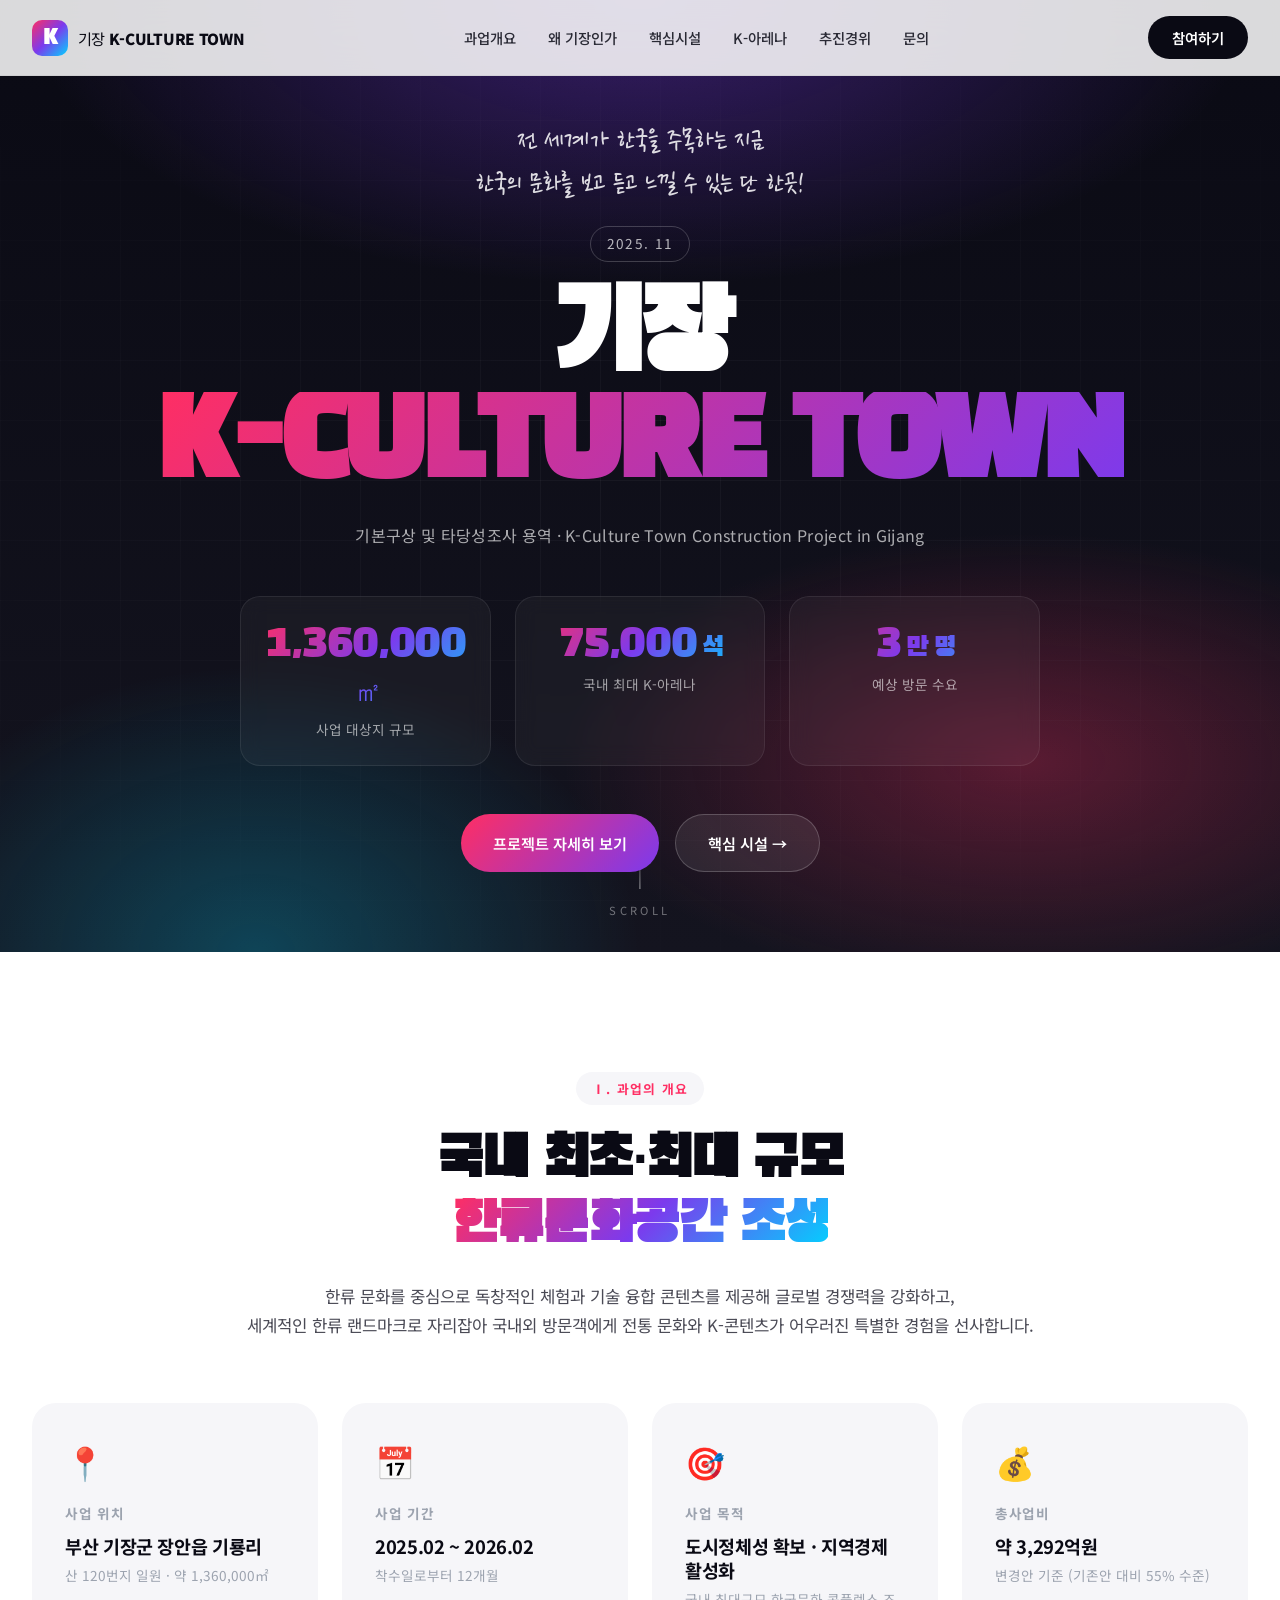
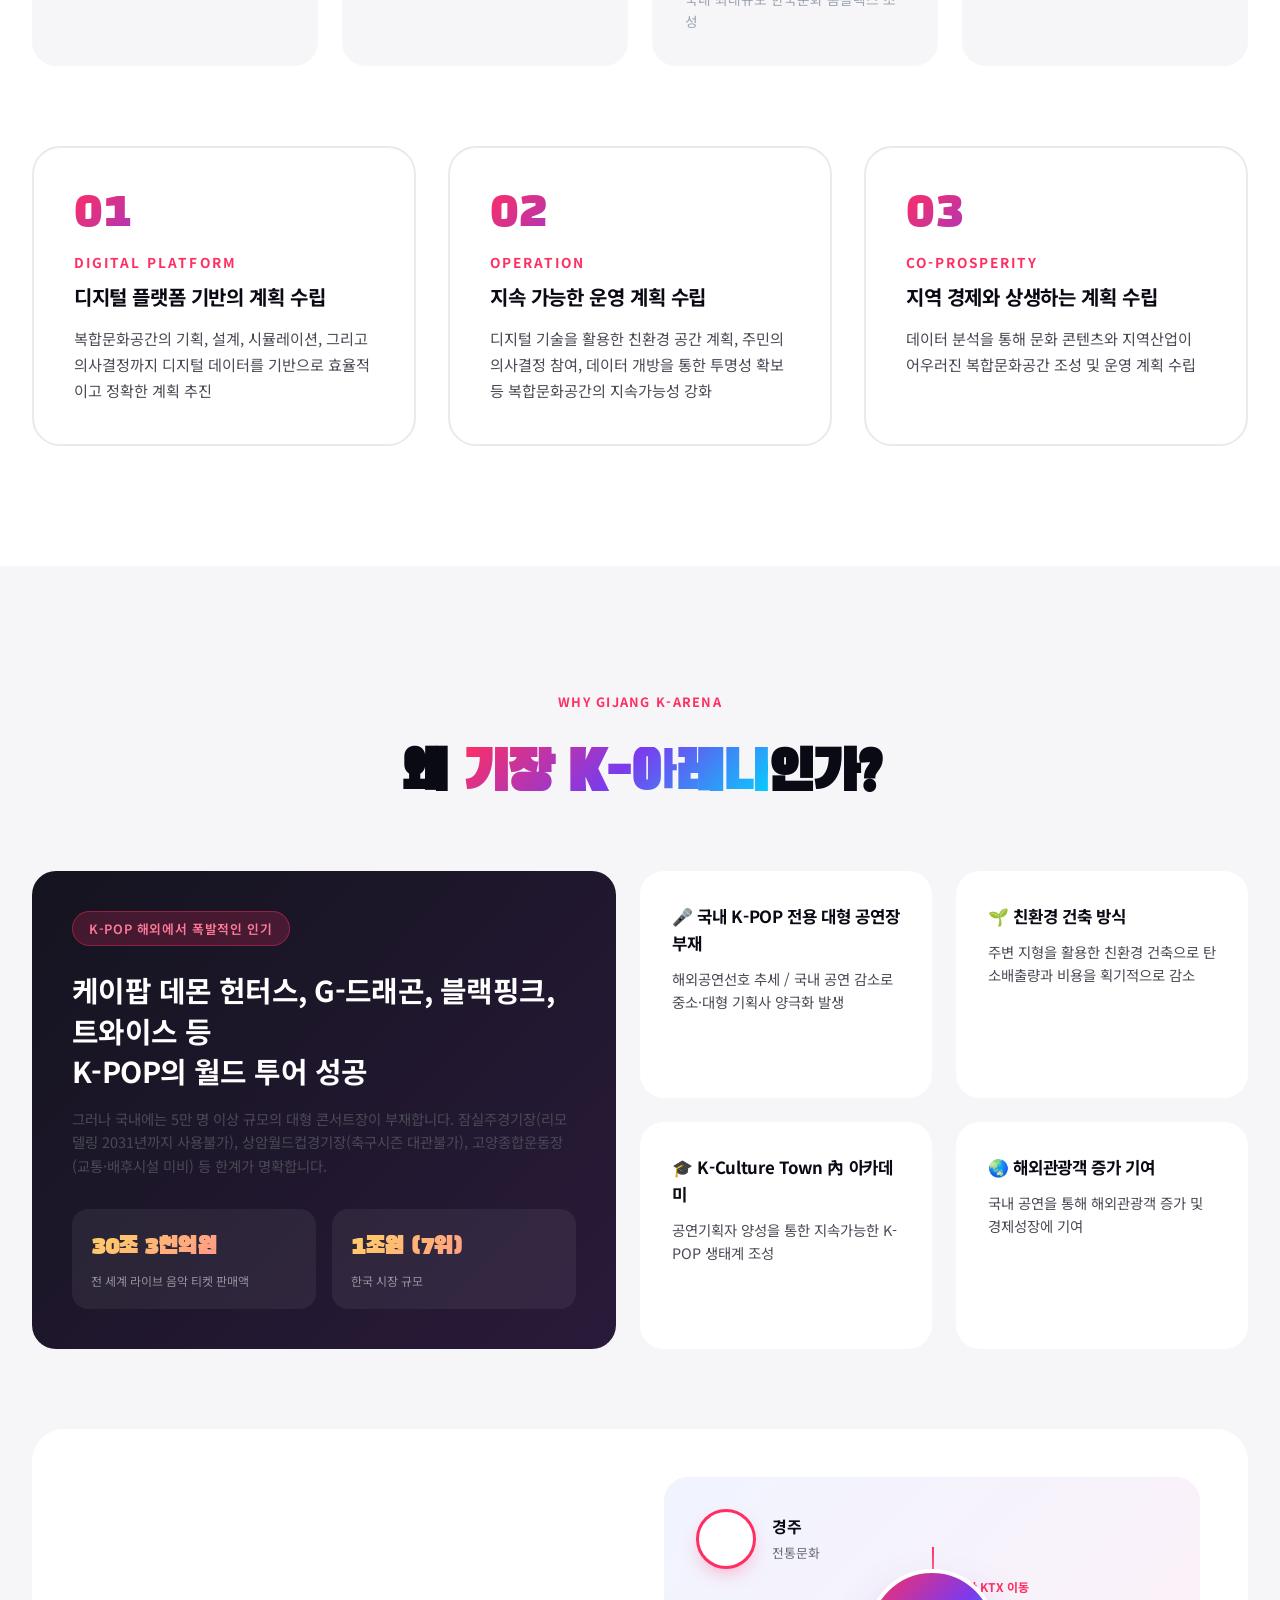
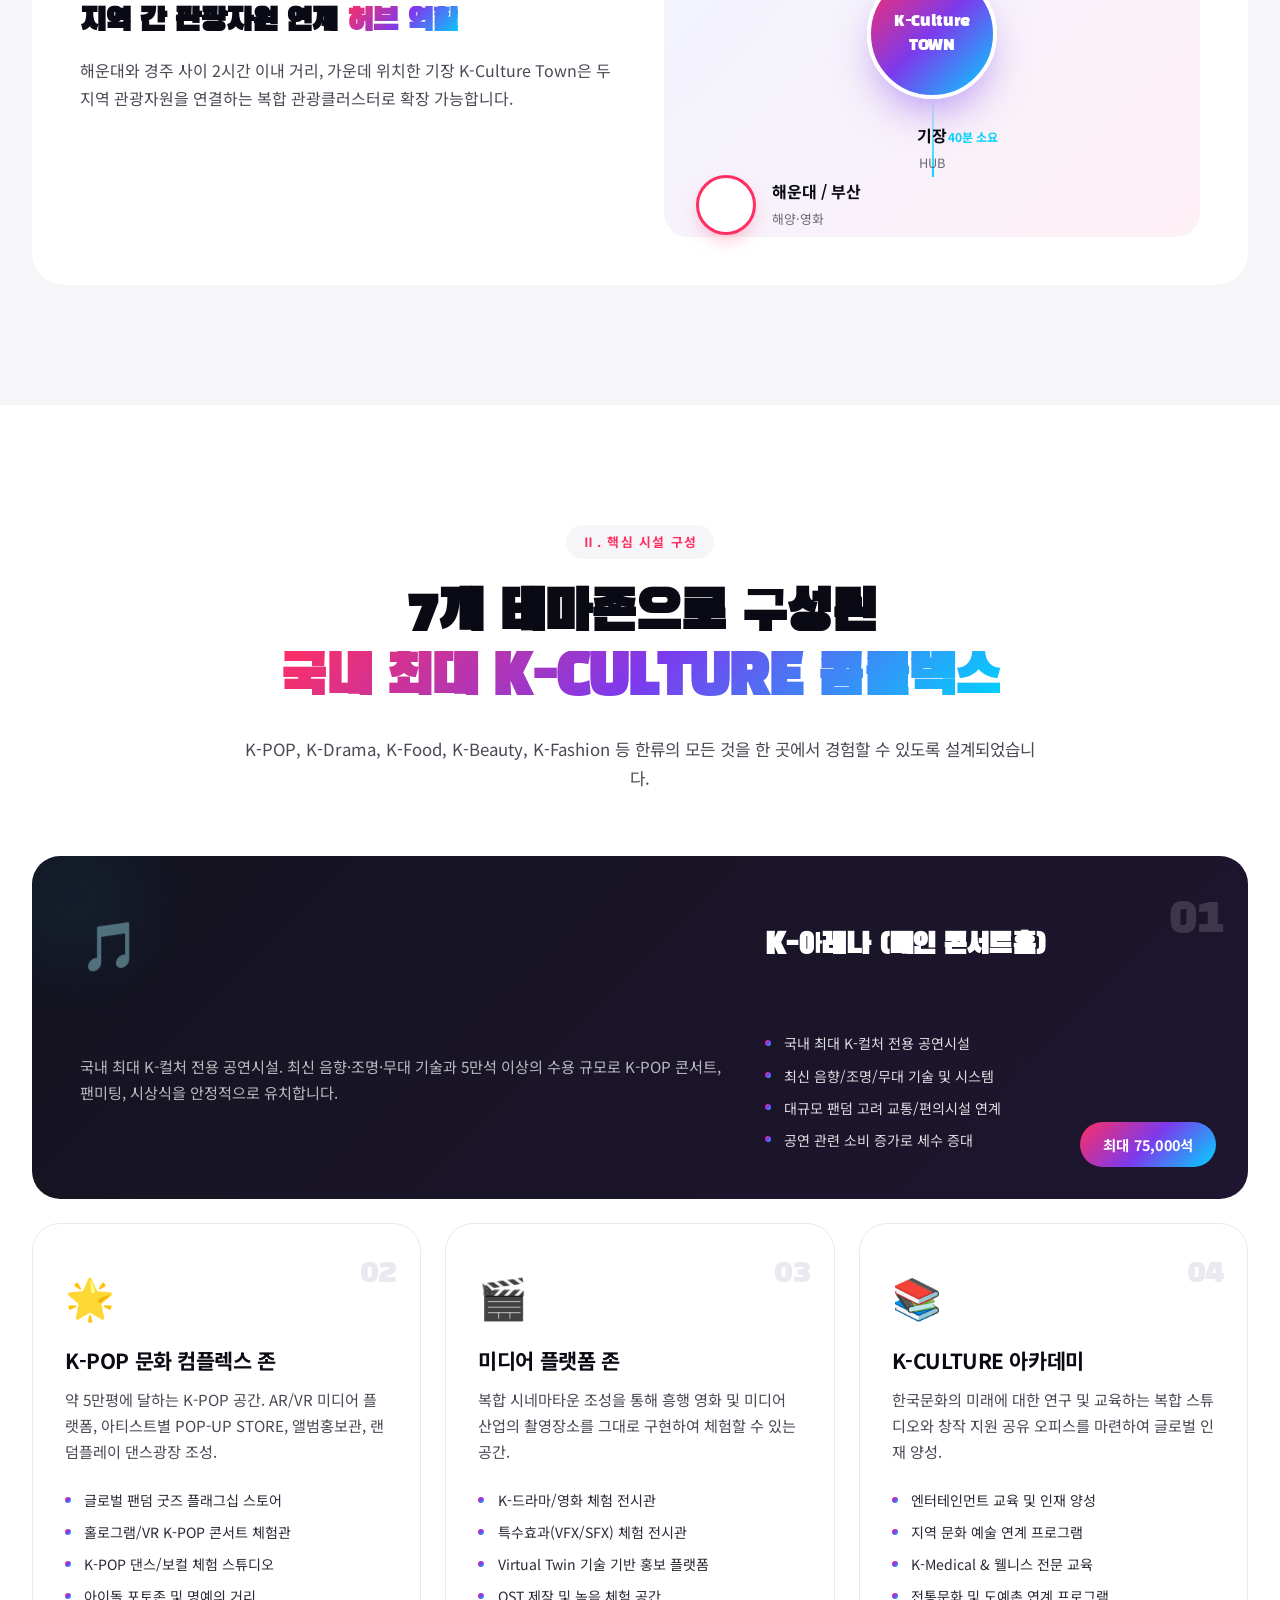
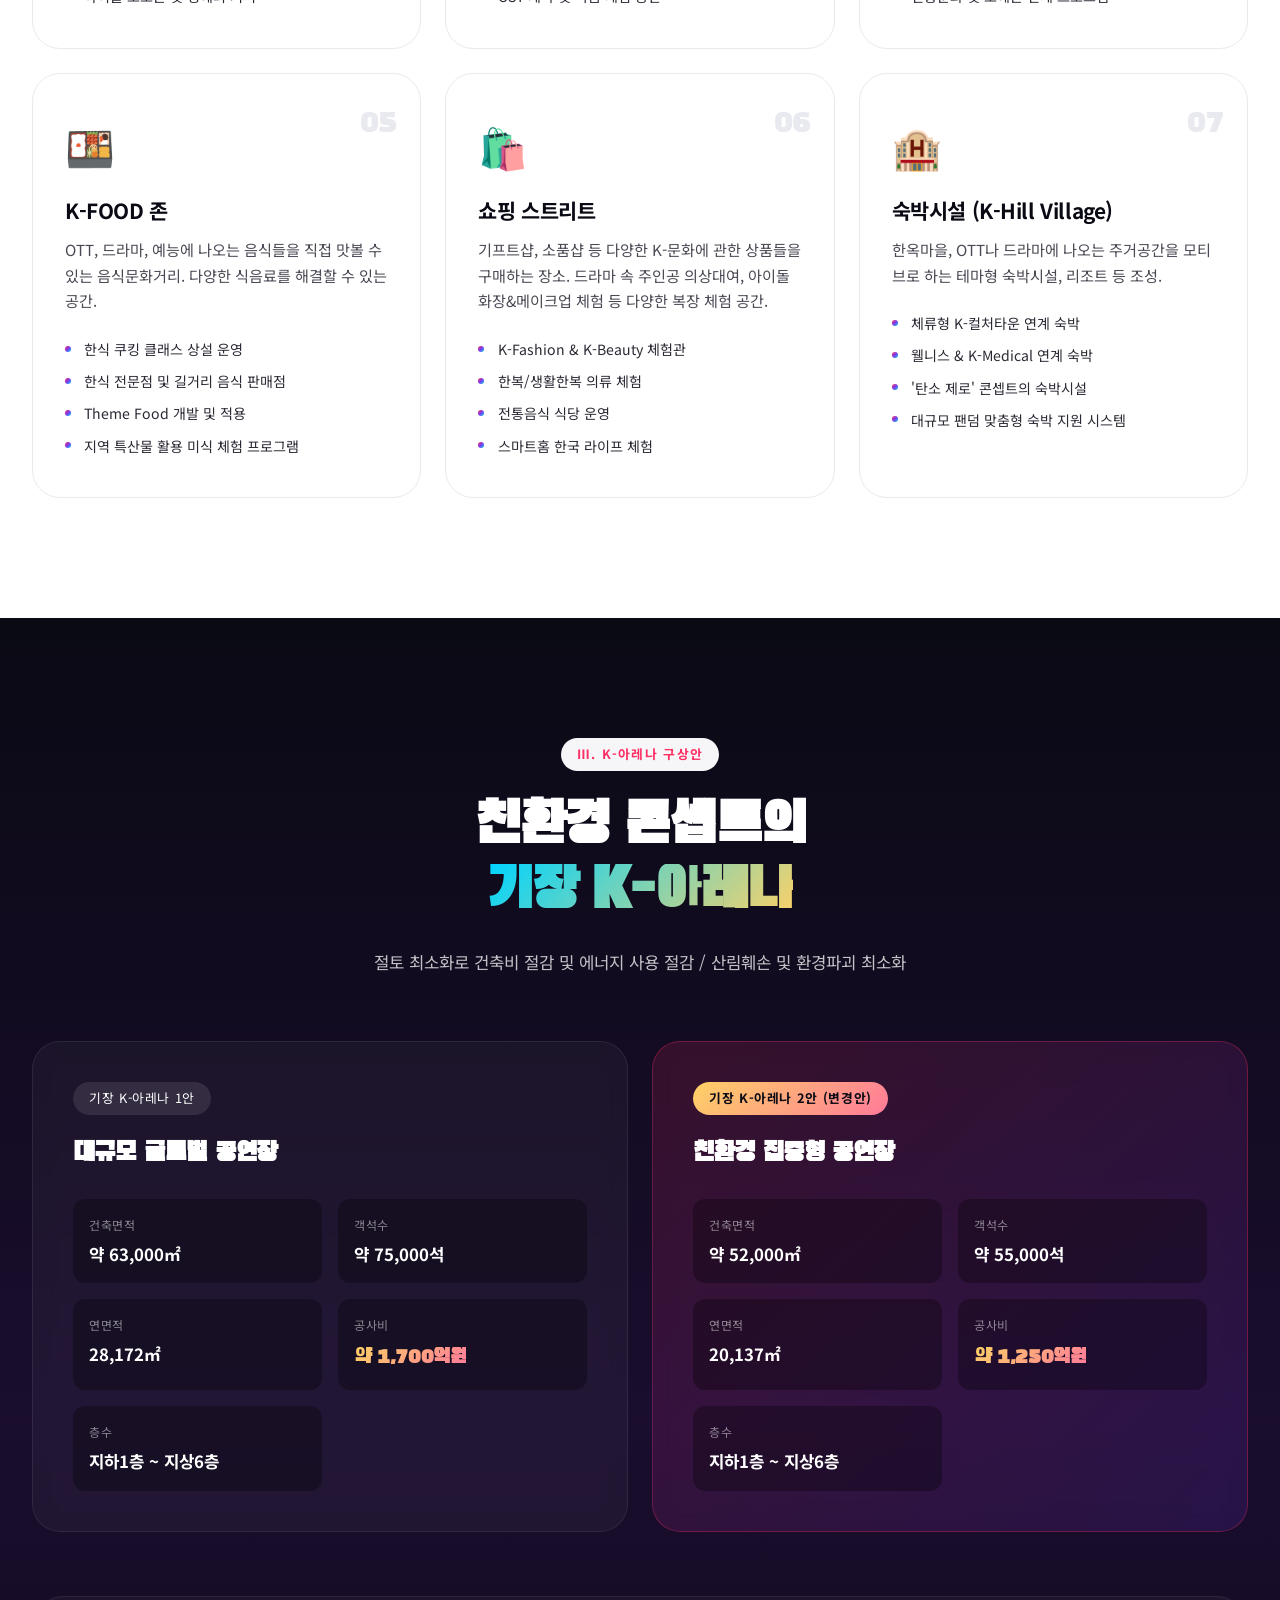
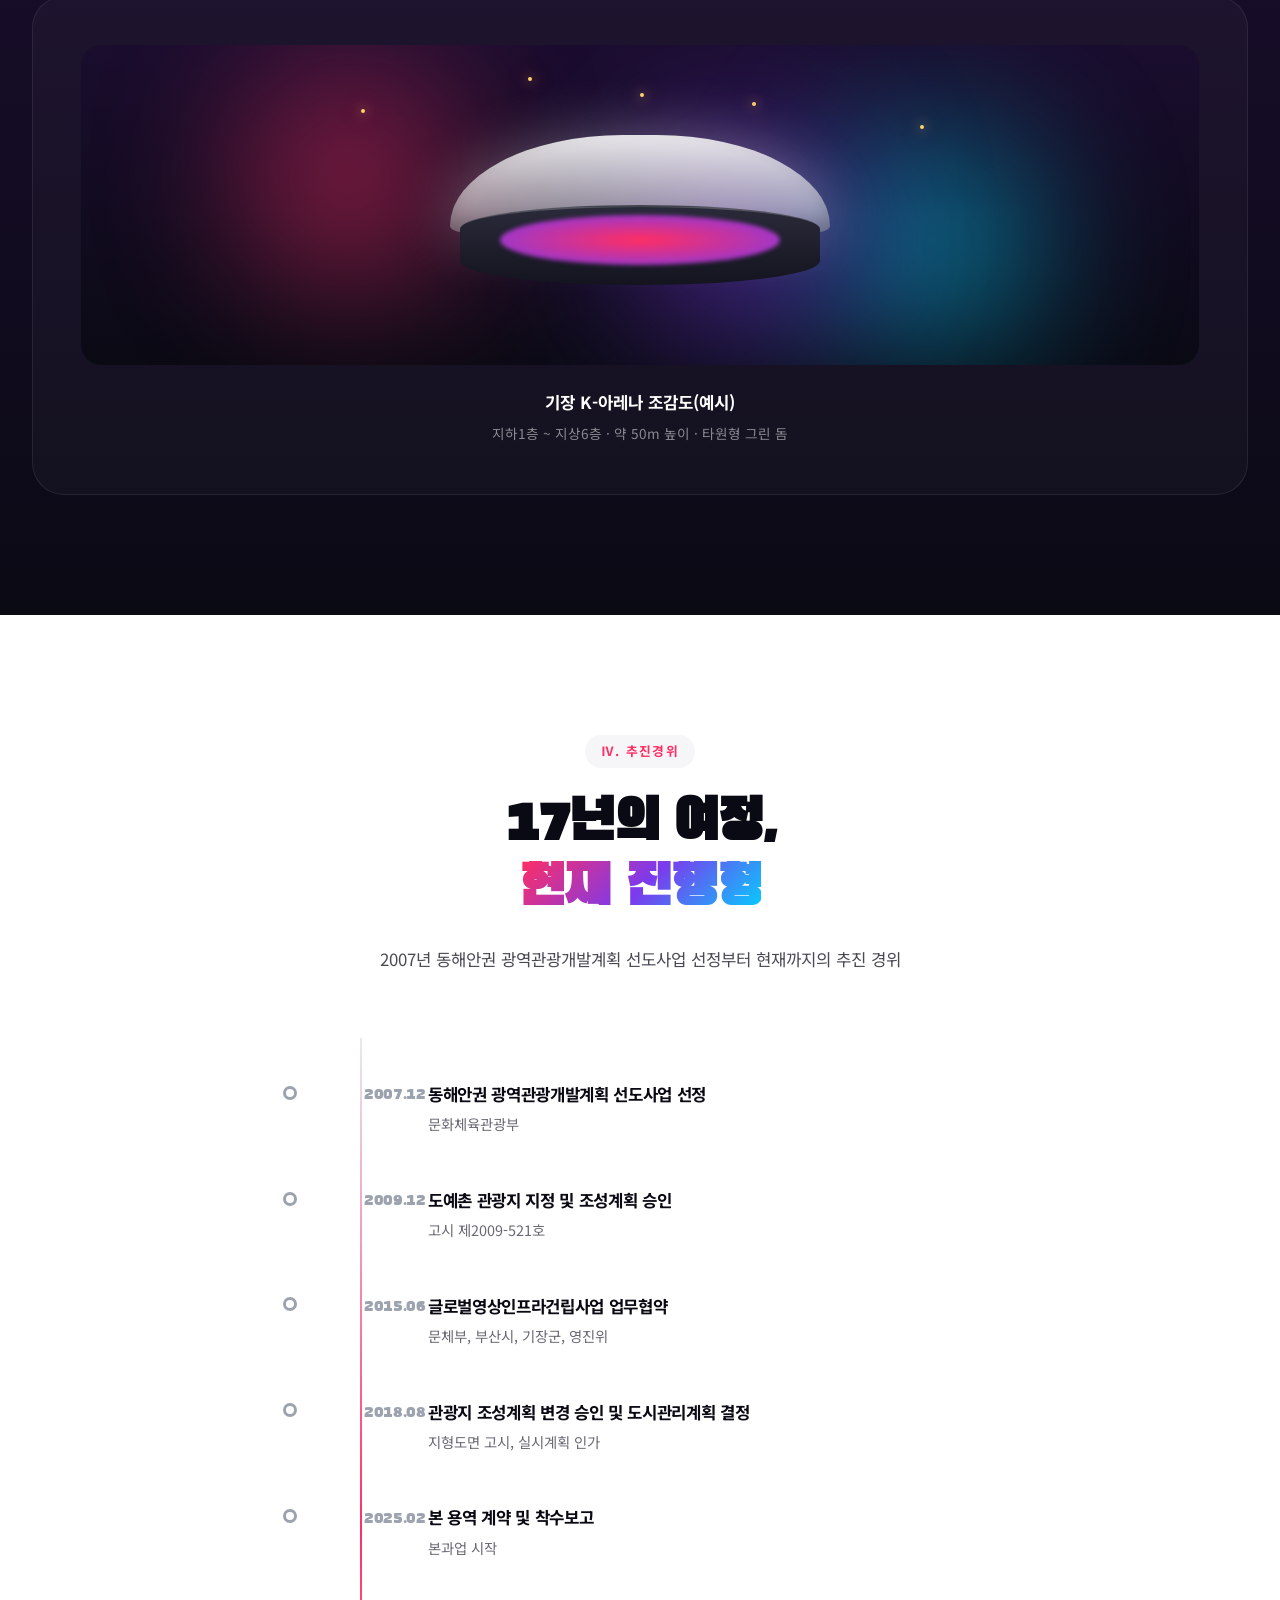
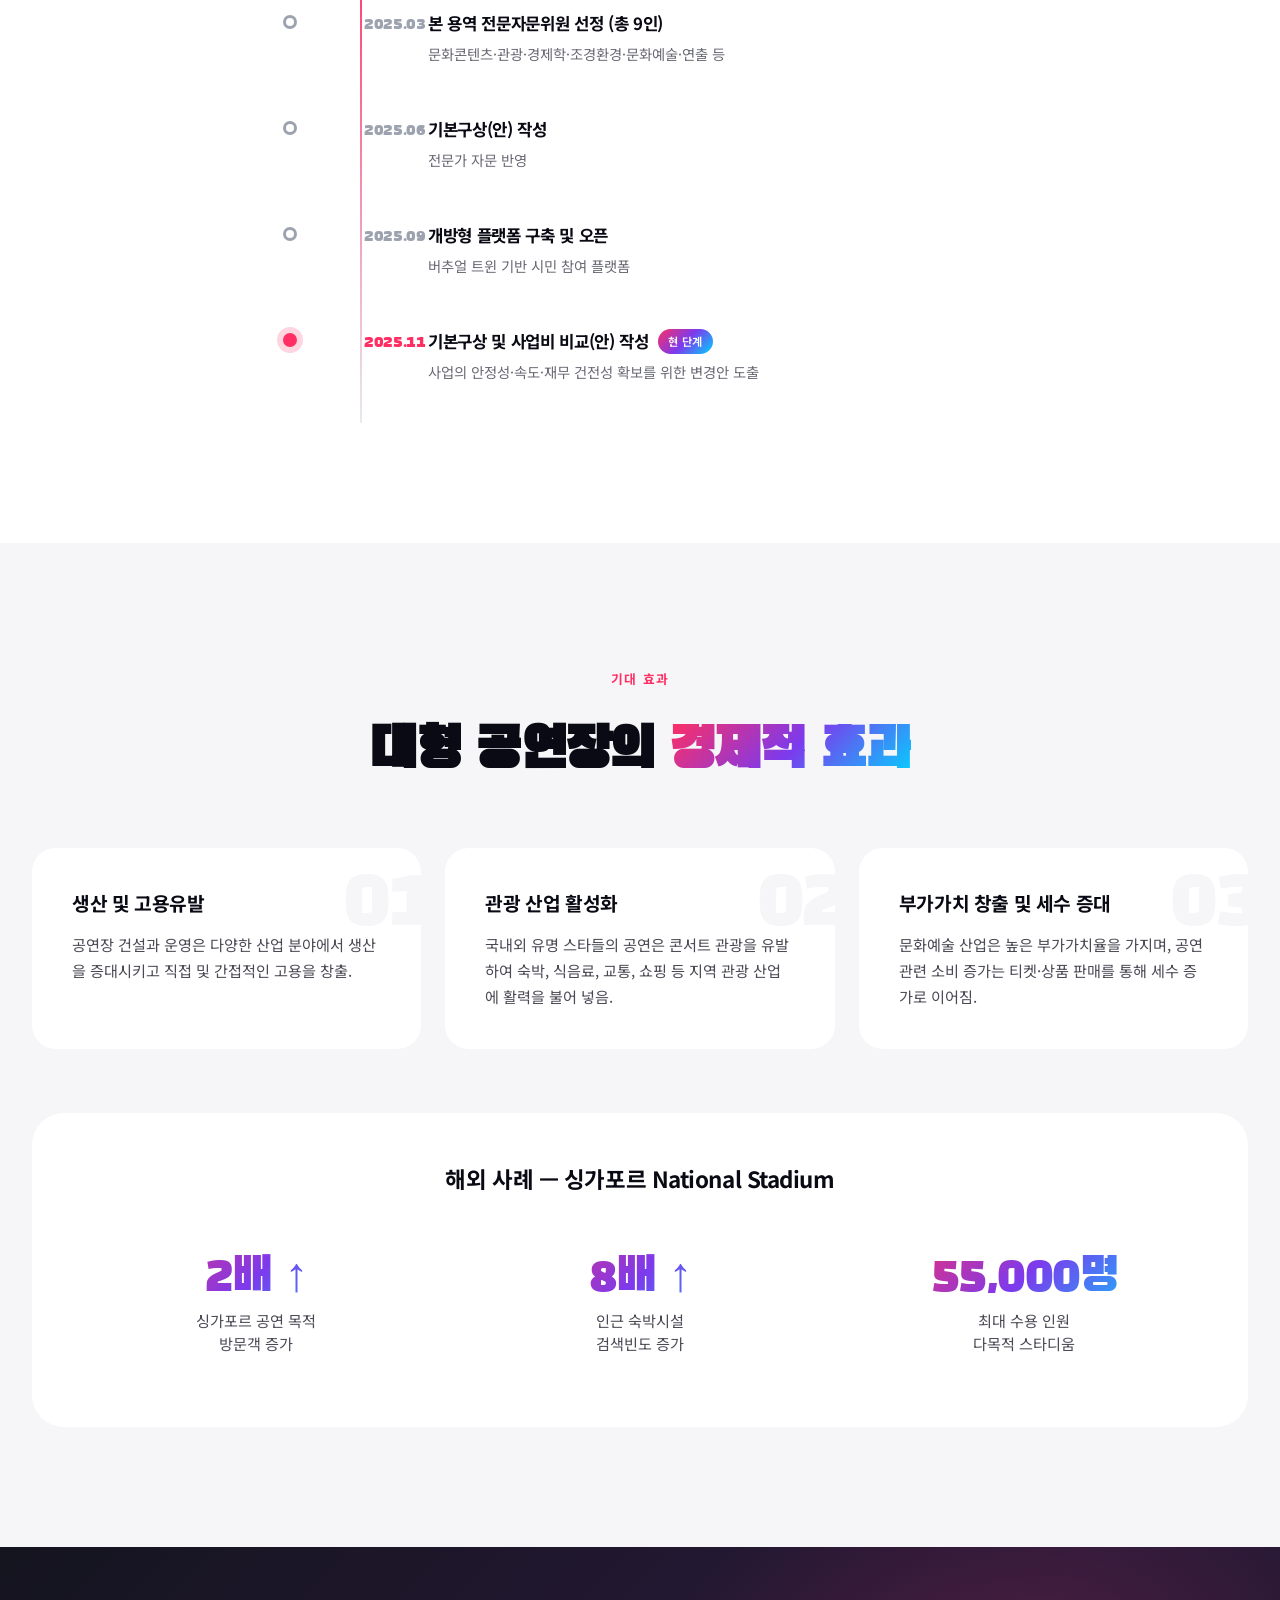
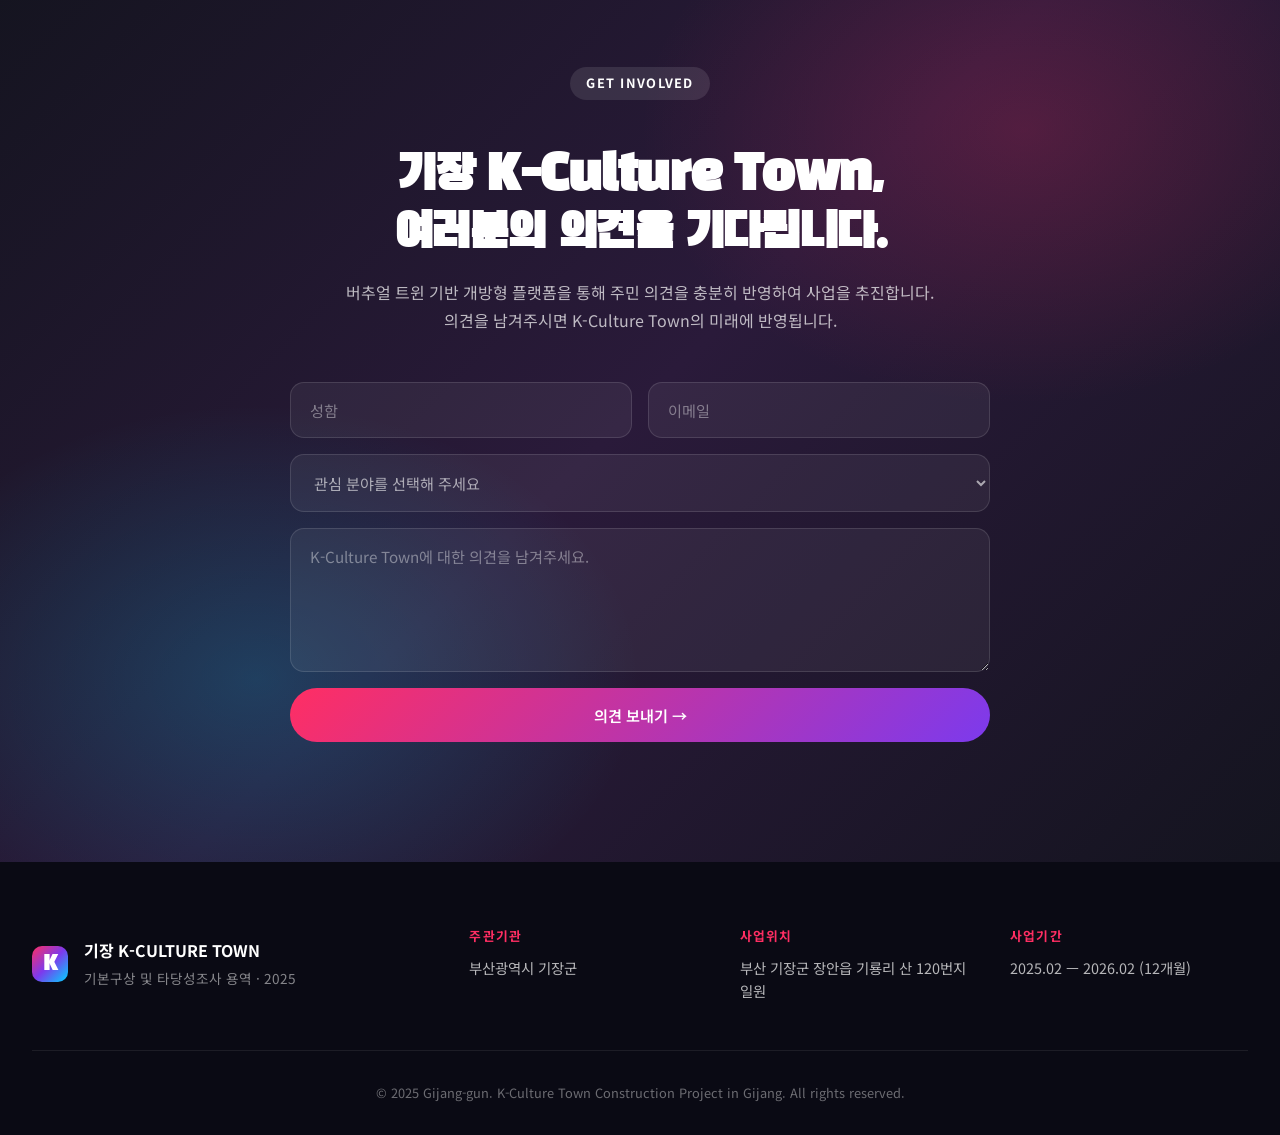
==== index.html @ d20fc3a0 "Initial commit: 기장 K-Culture Town 소개 사이트 - 50페이지 PDF 문서 기반 단일 페이지 웹사이트 - 8개 섹션: Hero, 과업개요, Why Gija" ====
<!DOCTYPE html>
<html lang="ko">
<head>
<meta charset="UTF-8" />
<meta name="viewport" content="width=device-width, initial-scale=1.0" />
<title>기장 K-Culture Town | K-Culture Town Construction Project in Gijang</title>
<meta name="description" content="전 세계가 한국을 주목하는 지금, 한국의 문화를 보고 듣고 느낄 수 있는 단 한 곳! 기장 K-Culture Town 조성사업" />
<link rel="preconnect" href="https://fonts.googleapis.com" />
<link rel="preconnect" href="https://fonts.gstatic.com" crossorigin />
<link href="https://fonts.googleapis.com/css2?family=Black+Han+Sans&family=Noto+Sans+KR:wght@300;400;500;700;900&family=Nanum+Pen+Script&display=swap" rel="stylesheet" />
<link rel="stylesheet" href="styles.css" />
</head>
<body>

<!-- ===================== NAV ===================== -->
<header class="nav">
  <div class="nav__inner">
    <a href="#top" class="nav__logo">
      <span class="logo__mark">K</span>
      <span class="logo__text">기장 <strong>K-CULTURE TOWN</strong></span>
    </a>
    <nav class="nav__menu">
      <a href="#overview">과업개요</a>
      <a href="#why">왜 기장인가</a>
      <a href="#zones">핵심시설</a>
      <a href="#arena">K-아레나</a>
      <a href="#timeline">추진경위</a>
      <a href="#contact">문의</a>
    </nav>
    <button class="nav__cta" onclick="document.querySelector('#contact').scrollIntoView({behavior:'smooth'})">참여하기</button>
  </div>
</header>

<!-- ===================== HERO ===================== -->
<section id="top" class="hero">
  <div class="hero__bg"></div>
  <div class="hero__grid"></div>
  <div class="hero__content">
    <p class="hero__handwriting">전 세계가 한국을 주목하는 지금<br/>한국의 문화를 보고 듣고 느낄 수 있는 단 한곳!</p>
    <div class="hero__date">2025. 11</div>
    <h1 class="hero__title">
      기장<br/>
      <span class="gradient-text">K-CULTURE TOWN</span>
    </h1>
    <p class="hero__sub">기본구상 및 타당성조사 용역 · K-Culture Town Construction Project in Gijang</p>
    <div class="hero__stats">
      <div class="stat">
        <div class="stat__num">1,360,000<span>㎡</span></div>
        <div class="stat__label">사업 대상지 규모</div>
      </div>
      <div class="stat">
        <div class="stat__num">75,000<span>석</span></div>
        <div class="stat__label">국내 최대 K-아레나</div>
      </div>
      <div class="stat">
        <div class="stat__num">3<span>만 명</span></div>
        <div class="stat__label">예상 방문 수요</div>
      </div>
    </div>
    <div class="hero__cta">
      <a href="#why" class="btn btn--primary">프로젝트 자세히 보기</a>
      <a href="#zones" class="btn btn--ghost">핵심 시설 →</a>
    </div>
  </div>
  <div class="hero__scroll">
    <span></span>SCROLL
  </div>
</section>

<!-- ===================== OVERVIEW ===================== -->
<section id="overview" class="section section--overview">
  <div class="section__head">
    <span class="eyebrow">Ⅰ. 과업의 개요</span>
    <h2 class="section__title">국내 최초·최대 규모<br/><span class="accent">한류문화공간 조성</span></h2>
    <p class="section__desc">한류 문화를 중심으로 독창적인 체험과 기술 융합 콘텐츠를 제공해 글로벌 경쟁력을 강화하고,<br/>세계적인 한류 랜드마크로 자리잡아 국내외 방문객에게 전통 문화와 K-콘텐츠가 어우러진 특별한 경험을 선사합니다.</p>
  </div>

  <div class="overview-cards">
    <div class="ov-card">
      <div class="ov-card__icon">📍</div>
      <h3>사업 위치</h3>
      <p class="ov-card__big">부산 기장군 장안읍 기룡리</p>
      <p class="ov-card__small">산 120번지 일원 · 약 1,360,000㎡</p>
    </div>
    <div class="ov-card">
      <div class="ov-card__icon">📅</div>
      <h3>사업 기간</h3>
      <p class="ov-card__big">2025.02 ~ 2026.02</p>
      <p class="ov-card__small">착수일로부터 12개월</p>
    </div>
    <div class="ov-card">
      <div class="ov-card__icon">🎯</div>
      <h3>사업 목적</h3>
      <p class="ov-card__big">도시정체성 확보 · 지역경제 활성화</p>
      <p class="ov-card__small">국내 최대규모 한국문화 콤플렉스 조성</p>
    </div>
    <div class="ov-card">
      <div class="ov-card__icon">💰</div>
      <h3>총사업비</h3>
      <p class="ov-card__big">약 3,292억원</p>
      <p class="ov-card__small">변경안 기준 (기존안 대비 55% 수준)</p>
    </div>
  </div>

  <div class="pillars">
    <div class="pillar">
      <div class="pillar__num">01</div>
      <h4>DIGITAL PLATFORM</h4>
      <p class="pillar__title">디지털 플랫폼 기반의 계획 수립</p>
      <p class="pillar__desc">복합문화공간의 기획, 설계, 시뮬레이션, 그리고 의사결정까지 디지털 데이터를 기반으로 효율적이고 정확한 계획 추진</p>
    </div>
    <div class="pillar">
      <div class="pillar__num">02</div>
      <h4>OPERATION</h4>
      <p class="pillar__title">지속 가능한 운영 계획 수립</p>
      <p class="pillar__desc">디지털 기술을 활용한 친환경 공간 계획, 주민의 의사결정 참여, 데이터 개방을 통한 투명성 확보 등 복합문화공간의 지속가능성 강화</p>
    </div>
    <div class="pillar">
      <div class="pillar__num">03</div>
      <h4>CO-PROSPERITY</h4>
      <p class="pillar__title">지역 경제와 상생하는 계획 수립</p>
      <p class="pillar__desc">데이터 분석을 통해 문화 콘텐츠와 지역산업이 어우러진 복합문화공간 조성 및 운영 계획 수립</p>
    </div>
  </div>
</section>

<!-- ===================== WHY ===================== -->
<section id="why" class="section section--why">
  <div class="section__head">
    <span class="eyebrow">Why Gijang K-Arena</span>
    <h2 class="section__title">왜 <span class="accent">기장 K-아레나</span>인가?</h2>
  </div>

  <div class="why-grid">
    <div class="why-card why-card--feature">
      <div class="why-card__tag">K-POP 해외에서 폭발적인 인기</div>
      <h3>케이팝 데몬 헌터스, G-드래곤, 블랙핑크, 트와이스 등<br/>K-POP의 월드 투어 성공</h3>
      <p>그러나 국내에는 5만 명 이상 규모의 대형 콘서트장이 부재합니다. 잠실주경기장(리모델링 2031년까지 사용불가), 상암월드컵경기장(축구시즌 대관불가), 고양종합운동장(교통·배후시설 미비) 등 한계가 명확합니다.</p>
      <div class="why-card__nums">
        <div><strong>30조 3천억원</strong><span>전 세계 라이브 음악 티켓 판매액</span></div>
        <div><strong>1조원 (7위)</strong><span>한국 시장 규모</span></div>
      </div>
    </div>

    <div class="why-card">
      <h4>🎤 국내 K-POP 전용 대형 공연장 부재</h4>
      <p>해외공연선호 추세 / 국내 공연 감소로 중소·대형 기획사 양극화 발생</p>
    </div>
    <div class="why-card">
      <h4>🌱 친환경 건축 방식</h4>
      <p>주변 지형을 활용한 친환경 건축으로 탄소배출량과 비용을 획기적으로 감소</p>
    </div>
    <div class="why-card">
      <h4>🎓 K-Culture Town 內 아카데미</h4>
      <p>공연기획자 양성을 통한 지속가능한 K-POP 생태계 조성</p>
    </div>
    <div class="why-card">
      <h4>🌏 해외관광객 증가 기여</h4>
      <p>국내 공연을 통해 해외관광객 증가 및 경제성장에 기여</p>
    </div>
  </div>

  <div class="hub">
    <div class="hub__head">
      <h3>지역 간 관광자원 연계 <span class="accent">허브 역할</span></h3>
      <p>해운대와 경주 사이 2시간 이내 거리, 가운데 위치한 기장 K-Culture Town은 두 지역 관광자원을 연결하는 복합 관광클러스터로 확장 가능합니다.</p>
    </div>
    <div class="hub__map">
      <div class="map-node map-node--north">
        <div class="map-node__circle"></div>
        <div class="map-node__label"><strong>경주</strong><span>전통문화</span></div>
      </div>
      <div class="map-node map-node--center">
        <div class="map-node__circle map-node__circle--main">
          <span>K-Culture<br/>TOWN</span>
        </div>
        <div class="map-node__label"><strong>기장</strong><span>HUB</span></div>
      </div>
      <div class="map-node map-node--south">
        <div class="map-node__circle"></div>
        <div class="map-node__label"><strong>해운대 / 부산</strong><span>해양·영화</span></div>
      </div>
      <div class="map-line map-line--top">
        <span>1시간 KTX 이동</span>
      </div>
      <div class="map-line map-line--bot">
        <span>40분 소요</span>
      </div>
    </div>
  </div>
</section>

<!-- ===================== ZONES ===================== -->
<section id="zones" class="section section--zones">
  <div class="section__head">
    <span class="eyebrow">Ⅱ. 핵심 시설 구성</span>
    <h2 class="section__title">7개 테마존으로 구성된<br/><span class="accent">국내 최대 K-CULTURE 콤플렉스</span></h2>
    <p class="section__desc">K-POP, K-Drama, K-Food, K-Beauty, K-Fashion 등 한류의 모든 것을 한 곳에서 경험할 수 있도록 설계되었습니다.</p>
  </div>

  <div class="zones">
    <article class="zone zone--main">
      <div class="zone__num">01</div>
      <div class="zone__icon">🎵</div>
      <h3>K-아레나 (메인 콘서트홀)</h3>
      <p>국내 최대 K-컬처 전용 공연시설. 최신 음향·조명·무대 기술과 5만석 이상의 수용 규모로 K-POP 콘서트, 팬미팅, 시상식을 안정적으로 유치합니다.</p>
      <ul>
        <li>국내 최대 K-컬처 전용 공연시설</li>
        <li>최신 음향/조명/무대 기술 및 시스템</li>
        <li>대규모 팬덤 고려 교통/편의시설 연계</li>
        <li>공연 관련 소비 증가로 세수 증대</li>
      </ul>
      <div class="zone__capacity">최대 75,000석</div>
    </article>

    <article class="zone">
      <div class="zone__num">02</div>
      <div class="zone__icon">🌟</div>
      <h3>K-POP 문화 컴플렉스 존</h3>
      <p>약 5만평에 달하는 K-POP 공간. AR/VR 미디어 플랫폼, 아티스트별 POP-UP STORE, 앨범홍보관, 랜덤플레이 댄스광장 조성.</p>
      <ul>
        <li>글로벌 팬덤 굿즈 플래그십 스토어</li>
        <li>홀로그램/VR K-POP 콘서트 체험관</li>
        <li>K-POP 댄스/보컬 체험 스튜디오</li>
        <li>아이돌 포토존 및 명예의 거리</li>
      </ul>
    </article>

    <article class="zone">
      <div class="zone__num">03</div>
      <div class="zone__icon">🎬</div>
      <h3>미디어 플랫폼 존</h3>
      <p>복합 시네마타운 조성을 통해 흥행 영화 및 미디어 산업의 촬영장소를 그대로 구현하여 체험할 수 있는 공간.</p>
      <ul>
        <li>K-드라마/영화 체험 전시관</li>
        <li>특수효과(VFX/SFX) 체험 전시관</li>
        <li>Virtual Twin 기술 기반 홍보 플랫폼</li>
        <li>OST 제작 및 녹음 체험 공간</li>
      </ul>
    </article>

    <article class="zone">
      <div class="zone__num">04</div>
      <div class="zone__icon">📚</div>
      <h3>K-CULTURE 아카데미</h3>
      <p>한국문화의 미래에 대한 연구 및 교육하는 복합 스튜디오와 창작 지원 공유 오피스를 마련하여 글로벌 인재 양성.</p>
      <ul>
        <li>엔터테인먼트 교육 및 인재 양성</li>
        <li>지역 문화 예술 연계 프로그램</li>
        <li>K-Medical & 웰니스 전문 교육</li>
        <li>전통문화 및 도예촌 연계 프로그램</li>
      </ul>
    </article>

    <article class="zone">
      <div class="zone__num">05</div>
      <div class="zone__icon">🍱</div>
      <h3>K-FOOD 존</h3>
      <p>OTT, 드라마, 예능에 나오는 음식들을 직접 맛볼 수 있는 음식문화거리. 다양한 식음료를 해결할 수 있는 공간.</p>
      <ul>
        <li>한식 쿠킹 클래스 상설 운영</li>
        <li>한식 전문점 및 길거리 음식 판매점</li>
        <li>Theme Food 개발 및 적용</li>
        <li>지역 특산물 활용 미식 체험 프로그램</li>
      </ul>
    </article>

    <article class="zone">
      <div class="zone__num">06</div>
      <div class="zone__icon">🛍️</div>
      <h3>쇼핑 스트리트</h3>
      <p>기프트샵, 소품샵 등 다양한 K-문화에 관한 상품들을 구매하는 장소. 드라마 속 주인공 의상대여, 아이돌 화장&메이크업 체험 등 다양한 복장 체험 공간.</p>
      <ul>
        <li>K-Fashion & K-Beauty 체험관</li>
        <li>한복/생활한복 의류 체험</li>
        <li>전통음식 식당 운영</li>
        <li>스마트홈 한국 라이프 체험</li>
      </ul>
    </article>

    <article class="zone">
      <div class="zone__num">07</div>
      <div class="zone__icon">🏨</div>
      <h3>숙박시설 (K-Hill Village)</h3>
      <p>한옥마을, OTT나 드라마에 나오는 주거공간을 모티브로 하는 테마형 숙박시설, 리조트 등 조성.</p>
      <ul>
        <li>체류형 K-컬처타운 연계 숙박</li>
        <li>웰니스 & K-Medical 연계 숙박</li>
        <li>'탄소 제로' 콘셉트의 숙박시설</li>
        <li>대규모 팬덤 맞춤형 숙박 지원 시스템</li>
      </ul>
    </article>
  </div>
</section>

<!-- ===================== ARENA ===================== -->
<section id="arena" class="section section--arena">
  <div class="arena__bg"></div>
  <div class="section__head section__head--light">
    <span class="eyebrow">Ⅲ. K-아레나 구상안</span>
    <h2 class="section__title">친환경 콘셉트의<br/><span class="accent-light">기장 K-아레나</span></h2>
    <p class="section__desc section__desc--light">절토 최소화로 건축비 절감 및 에너지 사용 절감 / 산림훼손 및 환경파괴 최소화</p>
  </div>

  <div class="arena-compare">
    <div class="arena-card">
      <div class="arena-card__tag">기장 K-아레나 1안</div>
      <h3>대규모 글로벌 공연장</h3>
      <div class="arena-card__specs">
        <div><span>건축면적</span><strong>약 63,000㎡</strong></div>
        <div><span>객석수</span><strong>약 75,000석</strong></div>
        <div><span>연면적</span><strong>28,172㎡</strong></div>
        <div><span>공사비</span><strong class="hot">약 1,700억원</strong></div>
        <div><span>층수</span><strong>지하1층 ~ 지상6층</strong></div>
      </div>
    </div>
    <div class="arena-card arena-card--featured">
      <div class="arena-card__tag arena-card__tag--gold">기장 K-아레나 2안 (변경안)</div>
      <h3>친환경 집중형 공연장</h3>
      <div class="arena-card__specs">
        <div><span>건축면적</span><strong>약 52,000㎡</strong></div>
        <div><span>객석수</span><strong>약 55,000석</strong></div>
        <div><span>연면적</span><strong>20,137㎡</strong></div>
        <div><span>공사비</span><strong class="hot">약 1,250억원</strong></div>
        <div><span>층수</span><strong>지하1층 ~ 지상6층</strong></div>
      </div>
    </div>
  </div>

  <div class="arena-rendering">
    <div class="rendering-frame">
      <div class="rendering-stage">
        <div class="rendering-light light--1"></div>
        <div class="rendering-light light--2"></div>
        <div class="rendering-light light--3"></div>
        <div class="rendering-stadium">
          <div class="stadium-roof"></div>
          <div class="stadium-bowl"></div>
          <div class="stadium-field"></div>
        </div>
        <div class="rendering-fireworks">
          <span></span><span></span><span></span><span></span><span></span>
        </div>
      </div>
      <div class="rendering-caption">
        <strong>기장 K-아레나 조감도(예시)</strong>
        <span>지하1층 ~ 지상6층 · 약 50m 높이 · 타원형 그린 돔</span>
      </div>
    </div>
  </div>
</section>

<!-- ===================== TIMELINE ===================== -->
<section id="timeline" class="section section--timeline">
  <div class="section__head">
    <span class="eyebrow">Ⅳ. 추진경위</span>
    <h2 class="section__title">17년의 여정,<br/><span class="accent">현재 진행형</span></h2>
    <p class="section__desc">2007년 동해안권 광역관광개발계획 선도사업 선정부터 현재까지의 추진 경위</p>
  </div>

  <div class="timeline">
    <div class="timeline__line"></div>
    <div class="timeline__item">
      <div class="timeline__dot"></div>
      <div class="timeline__date">2007.12</div>
      <div class="timeline__content">
        <h4>동해안권 광역관광개발계획 선도사업 선정</h4>
        <p>문화체육관광부</p>
      </div>
    </div>
    <div class="timeline__item">
      <div class="timeline__dot"></div>
      <div class="timeline__date">2009.12</div>
      <div class="timeline__content">
        <h4>도예촌 관광지 지정 및 조성계획 승인</h4>
        <p>고시 제2009-521호</p>
      </div>
    </div>
    <div class="timeline__item">
      <div class="timeline__dot"></div>
      <div class="timeline__date">2015.06</div>
      <div class="timeline__content">
        <h4>글로벌영상인프라건립사업 업무협약</h4>
        <p>문체부, 부산시, 기장군, 영진위</p>
      </div>
    </div>
    <div class="timeline__item">
      <div class="timeline__dot"></div>
      <div class="timeline__date">2018.08</div>
      <div class="timeline__content">
        <h4>관광지 조성계획 변경 승인 및 도시관리계획 결정</h4>
        <p>지형도면 고시, 실시계획 인가</p>
      </div>
    </div>
    <div class="timeline__item">
      <div class="timeline__dot"></div>
      <div class="timeline__date">2025.02</div>
      <div class="timeline__content">
        <h4>본 용역 계약 및 착수보고</h4>
        <p>본과업 시작</p>
      </div>
    </div>
    <div class="timeline__item">
      <div class="timeline__dot"></div>
      <div class="timeline__date">2025.03</div>
      <div class="timeline__content">
        <h4>본 용역 전문자문위원 선정 (총 9인)</h4>
        <p>문화콘텐츠·관광·경제학·조경환경·문화예술·연출 등</p>
      </div>
    </div>
    <div class="timeline__item">
      <div class="timeline__dot"></div>
      <div class="timeline__date">2025.06</div>
      <div class="timeline__content">
        <h4>기본구상(안) 작성</h4>
        <p>전문가 자문 반영</p>
      </div>
    </div>
    <div class="timeline__item">
      <div class="timeline__dot"></div>
      <div class="timeline__date">2025.09</div>
      <div class="timeline__content">
        <h4>개방형 플랫폼 구축 및 오픈</h4>
        <p>버추얼 트윈 기반 시민 참여 플랫폼</p>
      </div>
    </div>
    <div class="timeline__item timeline__item--current">
      <div class="timeline__dot timeline__dot--current"></div>
      <div class="timeline__date">2025.11</div>
      <div class="timeline__content">
        <h4>기본구상 및 사업비 비교(안) 작성 <span class="badge-current">현 단계</span></h4>
        <p>사업의 안정성·속도·재무 건전성 확보를 위한 변경안 도출</p>
      </div>
    </div>
  </div>
</section>

<!-- ===================== EFFECT ===================== -->
<section class="section section--effect">
  <div class="section__head">
    <span class="eyebrow">기대 효과</span>
    <h2 class="section__title">대형 공연장의 <span class="accent">경제적 효과</span></h2>
  </div>

  <div class="effect-grid">
    <div class="effect-card">
      <div class="effect-card__num">01</div>
      <h3>생산 및 고용유발</h3>
      <p>공연장 건설과 운영은 다양한 산업 분야에서 생산을 증대시키고 직접 및 간접적인 고용을 창출.</p>
    </div>
    <div class="effect-card">
      <div class="effect-card__num">02</div>
      <h3>관광 산업 활성화</h3>
      <p>국내외 유명 스타들의 공연은 콘서트 관광을 유발하여 숙박, 식음료, 교통, 쇼핑 등 지역 관광 산업에 활력을 불어 넣음.</p>
    </div>
    <div class="effect-card">
      <div class="effect-card__num">03</div>
      <h3>부가가치 창출 및 세수 증대</h3>
      <p>문화예술 산업은 높은 부가가치율을 가지며, 공연 관련 소비 증가는 티켓·상품 판매를 통해 세수 증가로 이어짐.</p>
    </div>
  </div>

  <div class="benchmark">
    <h3>해외 사례 — 싱가포르 National Stadium</h3>
    <div class="benchmark__row">
      <div class="bm">
        <div class="bm__num">2배 ↑</div>
        <div class="bm__txt">싱가포르 공연 목적<br/>방문객 증가</div>
      </div>
      <div class="bm">
        <div class="bm__num">8배 ↑</div>
        <div class="bm__txt">인근 숙박시설<br/>검색빈도 증가</div>
      </div>
      <div class="bm">
        <div class="bm__num">55,000명</div>
        <div class="bm__txt">최대 수용 인원<br/>다목적 스타디움</div>
      </div>
    </div>
  </div>
</section>

<!-- ===================== CONTACT ===================== -->
<section id="contact" class="section section--contact">
  <div class="contact__inner">
    <span class="eyebrow eyebrow--light">Get Involved</span>
    <h2 class="contact__title">기장 K-Culture Town,<br/>여러분의 의견을 기다립니다.</h2>
    <p class="contact__desc">버추얼 트윈 기반 개방형 플랫폼을 통해 주민 의견을 충분히 반영하여 사업을 추진합니다.<br/>의견을 남겨주시면 K-Culture Town의 미래에 반영됩니다.</p>

    <form class="contact__form" onsubmit="event.preventDefault(); alert('의견이 접수되었습니다. 감사합니다!'); this.reset();">
      <div class="form-row">
        <input type="text" placeholder="성함" required />
        <input type="email" placeholder="이메일" required />
      </div>
      <select required>
        <option value="">관심 분야를 선택해 주세요</option>
        <option>K-아레나 / 공연</option>
        <option>K-POP 문화 컴플렉스</option>
        <option>미디어 플랫폼 / 영상</option>
        <option>K-CULTURE 아카데미</option>
        <option>K-FOOD / 쇼핑</option>
        <option>숙박 / 관광</option>
        <option>민간 투자 문의</option>
      </select>
      <textarea placeholder="K-Culture Town에 대한 의견을 남겨주세요." rows="5" required></textarea>
      <button type="submit" class="btn btn--primary btn--full">의견 보내기 →</button>
    </form>
  </div>
</section>

<!-- ===================== FOOTER ===================== -->
<footer class="footer">
  <div class="footer__inner">
    <div class="footer__brand">
      <span class="logo__mark">K</span>
      <div>
        <strong>기장 K-CULTURE TOWN</strong>
        <p>기본구상 및 타당성조사 용역 · 2025</p>
      </div>
    </div>
    <div class="footer__links">
      <div>
        <h5>주관기관</h5>
        <p>부산광역시 기장군</p>
      </div>
      <div>
        <h5>사업위치</h5>
        <p>부산 기장군 장안읍 기룡리 산 120번지 일원</p>
      </div>
      <div>
        <h5>사업기간</h5>
        <p>2025.02 — 2026.02 (12개월)</p>
      </div>
    </div>
  </div>
  <div class="footer__copy">
    © 2025 Gijang-gun. K-Culture Town Construction Project in Gijang. All rights reserved.
  </div>
</footer>

<script src="script.js"></script>
</body>
</html>
---- styles.css ----
/* ===================== RESET & BASE ===================== */
*, *::before, *::after { box-sizing: border-box; margin: 0; padding: 0; }
html { scroll-behavior: smooth; -webkit-text-size-adjust: 100%; }
body {
  font-family: 'Noto Sans KR', system-ui, -apple-system, sans-serif;
  font-weight: 400;
  color: #0a0a14;
  background: #fff;
  line-height: 1.6;
  overflow-x: hidden;
  -webkit-font-smoothing: antialiased;
}
img { max-width: 100%; display: block; }
a { color: inherit; text-decoration: none; }
button { font-family: inherit; cursor: pointer; border: none; background: none; }
ul { list-style: none; }

:root {
  --primary: #ff2e63;
  --primary-2: #7c3aed;
  --accent: #00d4ff;
  --gold: #ffd166;
  --dark: #0a0a14;
  --dark-2: #14141f;
  --gray-1: #f6f6f9;
  --gray-2: #e9e9f0;
  --gray-3: #9ca3af;
  --gradient: linear-gradient(135deg, #ff2e63 0%, #7c3aed 50%, #00d4ff 100%);
  --gradient-2: linear-gradient(135deg, #7c3aed 0%, #00d4ff 100%);
  --shadow: 0 20px 60px -20px rgba(10,10,20,0.25);
}

/* ===================== NAV ===================== */
.nav {
  position: fixed;
  top: 0; left: 0; right: 0;
  z-index: 100;
  background: rgba(255,255,255,0.85);
  backdrop-filter: blur(20px);
  -webkit-backdrop-filter: blur(20px);
  border-bottom: 1px solid rgba(0,0,0,0.05);
}
.nav__inner {
  max-width: 1280px;
  margin: 0 auto;
  padding: 1rem 2rem;
  display: flex;
  align-items: center;
  justify-content: space-between;
  gap: 2rem;
}
.nav__logo { display: flex; align-items: center; gap: 0.6rem; }
.logo__mark {
  display: inline-flex;
  align-items: center;
  justify-content: center;
  width: 36px; height: 36px;
  border-radius: 10px;
  background: var(--gradient);
  color: white;
  font-family: 'Black Han Sans', sans-serif;
  font-size: 1.4rem;
  letter-spacing: -0.05em;
}
.logo__text { font-size: 0.95rem; letter-spacing: -0.02em; }
.logo__text strong { font-weight: 900; }

.nav__menu { display: flex; gap: 2rem; }
.nav__menu a {
  font-size: 0.9rem;
  font-weight: 500;
  color: #2a2a35;
  position: relative;
  transition: color 0.2s;
}
.nav__menu a::after {
  content: '';
  position: absolute;
  left: 0; bottom: -6px;
  width: 0; height: 2px;
  background: var(--gradient);
  transition: width 0.3s;
}
.nav__menu a:hover { color: var(--primary); }
.nav__menu a:hover::after { width: 100%; }

.nav__cta {
  padding: 0.7rem 1.5rem;
  background: var(--dark);
  color: white;
  border-radius: 100px;
  font-weight: 600;
  font-size: 0.9rem;
  transition: transform 0.2s, box-shadow 0.2s;
}
.nav__cta:hover { transform: translateY(-2px); box-shadow: 0 10px 30px -10px rgba(0,0,0,0.3); }

@media (max-width: 768px) {
  .nav__menu { display: none; }
}

/* ===================== HERO ===================== */
.hero {
  position: relative;
  min-height: 100vh;
  display: flex;
  align-items: center;
  justify-content: center;
  overflow: hidden;
  padding: 120px 2rem 80px;
  background: #0a0a14;
  color: white;
}
.hero__bg {
  position: absolute;
  inset: 0;
  background:
    radial-gradient(ellipse 80% 50% at 50% 0%, rgba(124,58,237,0.4), transparent 60%),
    radial-gradient(ellipse 60% 40% at 80% 80%, rgba(255,46,99,0.3), transparent 60%),
    radial-gradient(ellipse 50% 50% at 20% 100%, rgba(0,212,255,0.25), transparent 60%),
    linear-gradient(180deg, #0a0a14 0%, #14141f 100%);
}
.hero__grid {
  position: absolute;
  inset: 0;
  background-image:
    linear-gradient(rgba(255,255,255,0.04) 1px, transparent 1px),
    linear-gradient(90deg, rgba(255,255,255,0.04) 1px, transparent 1px);
  background-size: 60px 60px;
  mask-image: radial-gradient(ellipse 80% 60% at 50% 50%, black, transparent);
  -webkit-mask-image: radial-gradient(ellipse 80% 60% at 50% 50%, black, transparent);
}
.hero__content {
  position: relative;
  max-width: 1100px;
  text-align: center;
  z-index: 2;
}
.hero__handwriting {
  font-family: 'Nanum Pen Script', cursive;
  font-size: 1.8rem;
  color: rgba(255,255,255,0.85);
  margin-bottom: 1.2rem;
  line-height: 1.5;
}
.hero__date {
  display: inline-block;
  padding: 0.4rem 1rem;
  border: 1px solid rgba(255,255,255,0.2);
  border-radius: 100px;
  font-size: 0.85rem;
  letter-spacing: 0.1em;
  color: rgba(255,255,255,0.7);
  margin-bottom: 1.5rem;
}
.hero__title {
  font-family: 'Black Han Sans', sans-serif;
  font-size: clamp(3rem, 9vw, 7rem);
  line-height: 0.95;
  letter-spacing: -0.04em;
  margin-bottom: 1.5rem;
}
.gradient-text {
  background: var(--gradient);
  -webkit-background-clip: text;
  background-clip: text;
  -webkit-text-fill-color: transparent;
  display: inline-block;
  animation: gradientShift 6s ease infinite;
  background-size: 200% 200%;
}
@keyframes gradientShift {
  0%, 100% { background-position: 0% 50%; }
  50% { background-position: 100% 50%; }
}
.hero__sub {
  font-size: 1rem;
  color: rgba(255,255,255,0.65);
  letter-spacing: 0.02em;
  margin-bottom: 3rem;
}
.hero__stats {
  display: grid;
  grid-template-columns: repeat(3, 1fr);
  gap: 1.5rem;
  max-width: 800px;
  margin: 0 auto 3rem;
}
.stat {
  padding: 1.5rem 1rem;
  background: rgba(255,255,255,0.04);
  border: 1px solid rgba(255,255,255,0.08);
  border-radius: 20px;
  backdrop-filter: blur(10px);
}
.stat__num {
  font-family: 'Black Han Sans', sans-serif;
  font-size: clamp(1.8rem, 4vw, 2.8rem);
  background: var(--gradient);
  -webkit-background-clip: text;
  background-clip: text;
  -webkit-text-fill-color: transparent;
  letter-spacing: -0.03em;
  line-height: 1;
}
.stat__num span { font-size: 0.6em; margin-left: 0.2em; }
.stat__label {
  margin-top: 0.5rem;
  font-size: 0.85rem;
  color: rgba(255,255,255,0.6);
}
.hero__cta {
  display: flex;
  gap: 1rem;
  justify-content: center;
  flex-wrap: wrap;
}
.btn {
  display: inline-flex;
  align-items: center;
  gap: 0.5rem;
  padding: 1rem 2rem;
  border-radius: 100px;
  font-weight: 600;
  font-size: 0.95rem;
  transition: all 0.25s;
}
.btn--primary {
  background: var(--gradient);
  color: white;
  background-size: 200% 200%;
}
.btn--primary:hover {
  background-position: 100% 50%;
  transform: translateY(-3px);
  box-shadow: 0 20px 40px -15px rgba(255,46,99,0.5);
}
.btn--ghost {
  background: rgba(255,255,255,0.08);
  color: white;
  border: 1px solid rgba(255,255,255,0.2);
}
.btn--ghost:hover {
  background: rgba(255,255,255,0.15);
  transform: translateY(-3px);
}
.btn--full { width: 100%; justify-content: center; }

.hero__scroll {
  position: absolute;
  bottom: 2rem;
  left: 50%;
  transform: translateX(-50%);
  font-size: 0.7rem;
  letter-spacing: 0.3em;
  color: rgba(255,255,255,0.4);
  display: flex;
  flex-direction: column;
  align-items: center;
  gap: 0.8rem;
}
.hero__scroll span {
  display: block;
  width: 1px;
  height: 40px;
  background: linear-gradient(180deg, transparent, rgba(255,255,255,0.6), transparent);
  background-size: 100% 200%;
  animation: scrollLine 2s ease-in-out infinite;
}
@keyframes scrollLine {
  0% { background-position: 0 -100%; }
  100% { background-position: 0 100%; }
}

@media (max-width: 600px) {
  .hero__stats { grid-template-columns: 1fr; }
  .hero__handwriting { font-size: 1.4rem; }
}

/* ===================== SECTION BASE ===================== */
.section {
  padding: 120px 2rem;
  max-width: 1280px;
  margin: 0 auto;
  position: relative;
}
.section__head {
  text-align: center;
  max-width: 800px;
  margin: 0 auto 4rem;
}
.eyebrow {
  display: inline-block;
  padding: 0.4rem 1rem;
  border-radius: 100px;
  background: var(--gray-1);
  color: var(--primary);
  font-size: 0.8rem;
  font-weight: 700;
  letter-spacing: 0.1em;
  text-transform: uppercase;
  margin-bottom: 1.5rem;
}
.eyebrow--light {
  background: rgba(255,255,255,0.1);
  color: white;
}
.section__title {
  font-family: 'Black Han Sans', sans-serif;
  font-size: clamp(2rem, 5vw, 3.5rem);
  line-height: 1.15;
  letter-spacing: -0.03em;
  margin-bottom: 1.5rem;
}
.accent {
  background: var(--gradient);
  -webkit-background-clip: text;
  background-clip: text;
  -webkit-text-fill-color: transparent;
}
.accent-light {
  background: linear-gradient(135deg, #00d4ff 0%, #ffd166 100%);
  -webkit-background-clip: text;
  background-clip: text;
  -webkit-text-fill-color: transparent;
}
.section__desc {
  font-size: 1.05rem;
  color: #4a4a55;
  line-height: 1.7;
}
.section__head--light .section__title { color: white; }
.section__desc--light { color: rgba(255,255,255,0.75); }

/* ===================== OVERVIEW ===================== */
.overview-cards {
  display: grid;
  grid-template-columns: repeat(auto-fit, minmax(240px, 1fr));
  gap: 1.5rem;
  margin-bottom: 5rem;
}
.ov-card {
  padding: 2rem;
  background: var(--gray-1);
  border-radius: 24px;
  transition: transform 0.3s, box-shadow 0.3s;
  border: 1px solid transparent;
}
.ov-card:hover {
  transform: translateY(-8px);
  box-shadow: var(--shadow);
  background: white;
  border-color: var(--gray-2);
}
.ov-card__icon {
  font-size: 2rem;
  margin-bottom: 1rem;
}
.ov-card h3 {
  font-size: 0.85rem;
  color: var(--gray-3);
  font-weight: 700;
  letter-spacing: 0.05em;
  margin-bottom: 0.6rem;
  text-transform: uppercase;
}
.ov-card__big {
  font-size: 1.15rem;
  font-weight: 700;
  letter-spacing: -0.02em;
  margin-bottom: 0.4rem;
  line-height: 1.3;
}
.ov-card__small {
  font-size: 0.85rem;
  color: var(--gray-3);
}

.pillars {
  display: grid;
  grid-template-columns: repeat(auto-fit, minmax(280px, 1fr));
  gap: 2rem;
}
.pillar {
  padding: 2.5rem;
  background: white;
  border: 2px solid var(--gray-2);
  border-radius: 28px;
  position: relative;
  transition: all 0.3s;
  overflow: hidden;
}
.pillar::before {
  content: '';
  position: absolute;
  top: 0; left: 0; right: 0;
  height: 4px;
  background: var(--gradient);
  transform: scaleX(0);
  transform-origin: left;
  transition: transform 0.4s;
}
.pillar:hover { border-color: transparent; box-shadow: var(--shadow); }
.pillar:hover::before { transform: scaleX(1); }
.pillar__num {
  font-family: 'Black Han Sans', sans-serif;
  font-size: 3rem;
  background: var(--gradient);
  -webkit-background-clip: text;
  background-clip: text;
  -webkit-text-fill-color: transparent;
  line-height: 1;
  margin-bottom: 1rem;
}
.pillar h4 {
  font-size: 0.85rem;
  letter-spacing: 0.15em;
  color: var(--primary);
  margin-bottom: 0.5rem;
  font-weight: 700;
}
.pillar__title {
  font-size: 1.25rem;
  font-weight: 700;
  letter-spacing: -0.02em;
  margin-bottom: 0.8rem;
}
.pillar__desc {
  font-size: 0.95rem;
  color: #4a4a55;
  line-height: 1.7;
}

/* ===================== WHY ===================== */
.section--why { background: var(--gray-1); max-width: none; padding-left: 2rem; padding-right: 2rem; }
.section--why .section__head, .section--why .why-grid, .section--why .hub {
  max-width: 1280px;
  margin-left: auto;
  margin-right: auto;
}
.why-grid {
  display: grid;
  grid-template-columns: 2fr 1fr 1fr;
  grid-template-rows: auto auto;
  gap: 1.5rem;
  margin-bottom: 5rem;
}
.why-card {
  padding: 2rem;
  background: white;
  border-radius: 24px;
  transition: transform 0.3s, box-shadow 0.3s;
}
.why-card:hover { transform: translateY(-5px); box-shadow: var(--shadow); }
.why-card--feature {
  grid-row: 1 / 3;
  grid-column: 1;
  padding: 2.5rem;
  background: linear-gradient(135deg, #14141f 0%, #2a1a3a 100%);
  color: white;
  display: flex;
  flex-direction: column;
}
.why-card__tag {
  display: inline-block;
  align-self: flex-start;
  padding: 0.4rem 1rem;
  background: rgba(255,46,99,0.2);
  border: 1px solid rgba(255,46,99,0.4);
  color: #ff7a99;
  border-radius: 100px;
  font-size: 0.8rem;
  font-weight: 600;
  letter-spacing: 0.05em;
  margin-bottom: 1.5rem;
}
.why-card--feature h3 {
  font-size: clamp(1.3rem, 2.4vw, 1.8rem);
  font-weight: 700;
  letter-spacing: -0.02em;
  margin-bottom: 1rem;
  line-height: 1.4;
}
.why-card--feature p {
  color: rgba(255,255,255,0.7);
  font-size: 0.95rem;
  line-height: 1.7;
  margin-bottom: 2rem;
}
.why-card__nums {
  margin-top: auto;
  display: grid;
  grid-template-columns: 1fr 1fr;
  gap: 1rem;
}
.why-card__nums div {
  padding: 1.2rem;
  background: rgba(255,255,255,0.06);
  border-radius: 16px;
}
.why-card__nums strong {
  display: block;
  font-family: 'Black Han Sans', sans-serif;
  font-size: 1.5rem;
  background: linear-gradient(135deg, #ffd166, #ff7a99);
  -webkit-background-clip: text;
  background-clip: text;
  -webkit-text-fill-color: transparent;
  letter-spacing: -0.02em;
}
.why-card__nums span {
  display: block;
  margin-top: 0.3rem;
  font-size: 0.75rem;
  color: rgba(255,255,255,0.5);
}
.why-card h4 {
  font-size: 1.05rem;
  margin-bottom: 0.6rem;
  letter-spacing: -0.02em;
}
.why-card p {
  font-size: 0.9rem;
  color: #4a4a55;
  line-height: 1.6;
}

@media (max-width: 768px) {
  .why-grid { grid-template-columns: 1fr; }
  .why-card--feature { grid-row: auto; grid-column: auto; }
}

/* HUB */
.hub {
  padding: 3rem;
  background: white;
  border-radius: 32px;
  display: grid;
  grid-template-columns: 1fr 1fr;
  gap: 3rem;
  align-items: center;
}
.hub__head h3 {
  font-family: 'Black Han Sans', sans-serif;
  font-size: 2rem;
  letter-spacing: -0.03em;
  margin-bottom: 1rem;
  line-height: 1.2;
}
.hub__head p { color: #4a4a55; line-height: 1.7; }

.hub__map {
  position: relative;
  height: 360px;
  background: linear-gradient(135deg, #f0f4ff 0%, #fff0f6 100%);
  border-radius: 24px;
  display: flex;
  flex-direction: column;
  justify-content: space-between;
  padding: 2rem;
}
.map-node { display: flex; align-items: center; gap: 1rem; z-index: 2; }
.map-node--center { align-self: center; flex-direction: column; }
.map-node__circle {
  width: 60px; height: 60px;
  border-radius: 50%;
  background: white;
  border: 3px solid var(--primary);
  box-shadow: 0 8px 20px -8px rgba(255,46,99,0.5);
}
.map-node__circle--main {
  width: 130px; height: 130px;
  background: var(--gradient);
  border: 4px solid white;
  display: flex;
  align-items: center;
  justify-content: center;
  color: white;
  font-family: 'Black Han Sans', sans-serif;
  font-size: 0.95rem;
  text-align: center;
  letter-spacing: -0.02em;
  box-shadow: 0 20px 40px -10px rgba(124,58,237,0.5);
  animation: pulse 3s ease-in-out infinite;
}
@keyframes pulse {
  0%, 100% { transform: scale(1); }
  50% { transform: scale(1.05); }
}
.map-node__label strong {
  display: block;
  font-size: 1rem;
  font-weight: 700;
}
.map-node__label span { font-size: 0.8rem; color: #6a6a75; }
.map-node--center .map-node__label { text-align: center; margin-top: 0.5rem; }

.map-line {
  position: absolute;
  left: 50%;
  width: 2px;
  background: linear-gradient(180deg, var(--primary), transparent);
}
.map-line--top { top: 70px; height: 80px; }
.map-line--bot {
  top: 220px;
  height: 80px;
  background: linear-gradient(180deg, transparent, var(--accent));
}
.map-line span {
  position: absolute;
  left: 1rem;
  top: 50%;
  transform: translateY(-50%);
  font-size: 0.75rem;
  color: var(--primary);
  font-weight: 700;
  white-space: nowrap;
}
.map-line--bot span { color: var(--accent); }

@media (max-width: 768px) {
  .hub { grid-template-columns: 1fr; padding: 2rem; }
}

/* ===================== ZONES ===================== */
.zones {
  display: grid;
  grid-template-columns: repeat(3, 1fr);
  gap: 1.5rem;
}
.zone {
  padding: 2.5rem 2rem;
  background: white;
  border: 1px solid var(--gray-2);
  border-radius: 28px;
  position: relative;
  transition: all 0.4s;
  overflow: hidden;
}
.zone:hover {
  transform: translateY(-8px);
  border-color: transparent;
  box-shadow: var(--shadow);
}
.zone::before {
  content: '';
  position: absolute;
  top: 0; left: 0;
  width: 80px; height: 80px;
  background: var(--gradient);
  filter: blur(50px);
  opacity: 0;
  transition: opacity 0.4s;
}
.zone:hover::before { opacity: 0.4; }
.zone__num {
  position: absolute;
  top: 1.5rem; right: 1.5rem;
  font-family: 'Black Han Sans', sans-serif;
  font-size: 2rem;
  color: var(--gray-2);
  letter-spacing: -0.03em;
  transition: color 0.3s;
}
.zone:hover .zone__num {
  background: var(--gradient);
  -webkit-background-clip: text;
  background-clip: text;
  -webkit-text-fill-color: transparent;
}
.zone__icon {
  font-size: 2.5rem;
  margin-bottom: 1.2rem;
}
.zone h3 {
  font-size: 1.3rem;
  font-weight: 700;
  letter-spacing: -0.02em;
  margin-bottom: 0.8rem;
  line-height: 1.3;
}
.zone > p {
  font-size: 0.95rem;
  color: #4a4a55;
  line-height: 1.7;
  margin-bottom: 1.5rem;
}
.zone ul {
  display: flex;
  flex-direction: column;
  gap: 0.6rem;
}
.zone li {
  font-size: 0.88rem;
  color: #2a2a35;
  padding-left: 1.2rem;
  position: relative;
}
.zone li::before {
  content: '';
  position: absolute;
  left: 0; top: 0.55em;
  width: 6px; height: 6px;
  border-radius: 50%;
  background: var(--gradient);
}
.zone--main {
  grid-column: span 3;
  background: linear-gradient(135deg, #14141f 0%, #1f1530 100%);
  color: white;
  border: none;
  display: grid;
  grid-template-columns: 1.5fr 1fr;
  gap: 2rem;
  padding: 3rem;
  align-items: center;
}
.zone--main::before { background: var(--accent); opacity: 0.15; }
.zone--main .zone__icon { font-size: 3rem; }
.zone--main h3 { font-size: 1.8rem; font-family: 'Black Han Sans', sans-serif; letter-spacing: -0.03em; }
.zone--main > p { color: rgba(255,255,255,0.7); }
.zone--main li { color: rgba(255,255,255,0.85); }
.zone--main .zone__num { color: rgba(255,255,255,0.15); font-size: 3rem; }
.zone__capacity {
  position: absolute;
  bottom: 2rem; right: 2rem;
  padding: 0.7rem 1.4rem;
  background: var(--gradient);
  color: white;
  border-radius: 100px;
  font-weight: 700;
  font-size: 0.9rem;
  letter-spacing: 0.02em;
}

@media (max-width: 1024px) {
  .zones { grid-template-columns: repeat(2, 1fr); }
  .zone--main { grid-column: span 2; grid-template-columns: 1fr; }
}
@media (max-width: 640px) {
  .zones { grid-template-columns: 1fr; }
  .zone--main { grid-column: auto; }
}

/* ===================== ARENA ===================== */
.section--arena {
  background: linear-gradient(180deg, #0a0a14 0%, #1a0d2e 50%, #0a0a14 100%);
  max-width: none;
  padding: 120px 2rem;
  color: white;
  position: relative;
  overflow: hidden;
}
.arena__bg {
  position: absolute;
  inset: 0;
  background:
    radial-gradient(ellipse 60% 50% at 30% 30%, rgba(124,58,237,0.3), transparent 60%),
    radial-gradient(ellipse 50% 50% at 70% 70%, rgba(0,212,255,0.2), transparent 60%);
}
.section--arena > * { position: relative; z-index: 1; }
.section--arena .section__head, .arena-compare, .arena-rendering {
  max-width: 1280px;
  margin-left: auto;
  margin-right: auto;
}
.arena-compare {
  display: grid;
  grid-template-columns: 1fr 1fr;
  gap: 1.5rem;
  margin-bottom: 4rem;
}
.arena-card {
  padding: 2.5rem;
  background: rgba(255,255,255,0.04);
  border: 1px solid rgba(255,255,255,0.08);
  border-radius: 28px;
  backdrop-filter: blur(10px);
  transition: all 0.3s;
}
.arena-card:hover {
  transform: translateY(-6px);
  background: rgba(255,255,255,0.07);
}
.arena-card--featured {
  background: linear-gradient(135deg, rgba(255,46,99,0.15), rgba(124,58,237,0.15));
  border-color: rgba(255,46,99,0.3);
}
.arena-card__tag {
  display: inline-block;
  padding: 0.4rem 1rem;
  background: rgba(255,255,255,0.1);
  border-radius: 100px;
  font-size: 0.8rem;
  letter-spacing: 0.05em;
  margin-bottom: 1.2rem;
}
.arena-card__tag--gold {
  background: linear-gradient(135deg, #ffd166, #ff7a99);
  color: #0a0a14;
  font-weight: 700;
}
.arena-card h3 {
  font-family: 'Black Han Sans', sans-serif;
  font-size: 1.6rem;
  letter-spacing: -0.03em;
  margin-bottom: 1.5rem;
}
.arena-card__specs {
  display: grid;
  grid-template-columns: 1fr 1fr;
  gap: 1rem;
}
.arena-card__specs > div {
  padding: 1rem;
  background: rgba(0,0,0,0.3);
  border-radius: 12px;
}
.arena-card__specs span {
  display: block;
  font-size: 0.75rem;
  color: rgba(255,255,255,0.5);
  margin-bottom: 0.4rem;
  letter-spacing: 0.05em;
}
.arena-card__specs strong { font-size: 1.05rem; font-weight: 700; }
.arena-card__specs strong.hot {
  background: linear-gradient(135deg, #ffd166, #ff7a99);
  -webkit-background-clip: text;
  background-clip: text;
  -webkit-text-fill-color: transparent;
  font-family: 'Black Han Sans', sans-serif;
  font-size: 1.3rem;
  letter-spacing: -0.02em;
}

/* Arena rendering */
.arena-rendering {
  padding: 3rem;
  background: rgba(255,255,255,0.03);
  border: 1px solid rgba(255,255,255,0.08);
  border-radius: 32px;
}
.rendering-frame {
  text-align: center;
}
.rendering-stage {
  position: relative;
  height: 320px;
  background: linear-gradient(180deg, #1a0d2e 0%, #0a0a14 100%);
  border-radius: 20px;
  overflow: hidden;
  margin-bottom: 1.5rem;
}
.rendering-light {
  position: absolute;
  width: 200px; height: 200px;
  border-radius: 50%;
  filter: blur(80px);
  opacity: 0.6;
  animation: lightFloat 6s ease-in-out infinite;
}
.light--1 { background: var(--primary); top: 10%; left: 15%; animation-delay: 0s; }
.light--2 { background: var(--accent); top: 30%; right: 15%; animation-delay: 2s; }
.light--3 { background: var(--primary-2); bottom: 10%; left: 50%; animation-delay: 4s; }
@keyframes lightFloat {
  0%, 100% { transform: translateY(0) scale(1); opacity: 0.6; }
  50% { transform: translateY(-20px) scale(1.2); opacity: 0.8; }
}

.rendering-stadium {
  position: absolute;
  bottom: 30px;
  left: 50%;
  transform: translateX(-50%);
  width: 380px;
  height: 200px;
  z-index: 2;
}
.stadium-roof {
  position: absolute;
  top: 0;
  left: 50%;
  transform: translateX(-50%);
  width: 380px;
  height: 100px;
  background: linear-gradient(180deg, rgba(255,255,255,0.9), rgba(255,255,255,0.4));
  border-radius: 50% 50% 10% 10% / 100% 100% 10% 10%;
  box-shadow:
    inset 0 -10px 20px rgba(0,0,0,0.2),
    0 0 60px rgba(255,255,255,0.3);
}
.stadium-bowl {
  position: absolute;
  top: 70px;
  left: 50%;
  transform: translateX(-50%);
  width: 360px;
  height: 80px;
  background: linear-gradient(180deg, #2a2a3a, #14141f);
  border-radius: 50% / 30%;
  border-top: 2px solid rgba(255,255,255,0.2);
}
.stadium-field {
  position: absolute;
  top: 80px;
  left: 50%;
  transform: translateX(-50%);
  width: 280px;
  height: 50px;
  background: radial-gradient(ellipse, var(--primary), var(--primary-2));
  border-radius: 50%;
  filter: blur(2px);
  animation: fieldGlow 3s ease-in-out infinite;
}
@keyframes fieldGlow {
  0%, 100% { box-shadow: 0 0 60px var(--primary); }
  50% { box-shadow: 0 0 120px var(--accent); }
}
.rendering-fireworks span {
  position: absolute;
  width: 4px; height: 4px;
  border-radius: 50%;
  background: var(--gold);
  box-shadow: 0 0 12px var(--gold), 0 0 24px var(--primary);
  animation: firework 2.5s ease-in-out infinite;
}
.rendering-fireworks span:nth-child(1) { top: 20%; left: 25%; animation-delay: 0s; }
.rendering-fireworks span:nth-child(2) { top: 15%; left: 50%; animation-delay: 0.5s; }
.rendering-fireworks span:nth-child(3) { top: 25%; left: 75%; animation-delay: 1s; }
.rendering-fireworks span:nth-child(4) { top: 10%; left: 40%; animation-delay: 1.5s; }
.rendering-fireworks span:nth-child(5) { top: 18%; left: 60%; animation-delay: 2s; }
@keyframes firework {
  0% { transform: scale(0); opacity: 0; }
  50% { transform: scale(2); opacity: 1; }
  100% { transform: scale(4); opacity: 0; }
}

.rendering-caption strong {
  display: block;
  font-size: 1.05rem;
  margin-bottom: 0.3rem;
}
.rendering-caption span {
  font-size: 0.85rem;
  color: rgba(255,255,255,0.5);
}

@media (max-width: 768px) {
  .arena-compare { grid-template-columns: 1fr; }
  .rendering-stadium { width: 280px; }
  .stadium-roof { width: 280px; height: 80px; }
  .stadium-bowl { width: 270px; }
  .stadium-field { width: 200px; }
}

/* ===================== TIMELINE ===================== */
.timeline {
  position: relative;
  max-width: 800px;
  margin: 0 auto;
  padding: 1rem 0;
}
.timeline__line {
  position: absolute;
  left: 120px;
  top: 0; bottom: 0;
  width: 2px;
  background: linear-gradient(180deg, var(--gray-2), var(--primary), var(--gray-2));
}
.timeline__item {
  position: relative;
  display: grid;
  grid-template-columns: 100px 40px 1fr;
  gap: 1.5rem;
  align-items: flex-start;
  padding: 1.5rem 0;
}
.timeline__dot {
  width: 14px; height: 14px;
  background: white;
  border: 3px solid var(--gray-3);
  border-radius: 50%;
  margin: 0.5rem auto;
  position: relative;
  z-index: 2;
  transition: all 0.3s;
}
.timeline__dot--current {
  border-color: var(--primary);
  background: var(--primary);
  box-shadow: 0 0 0 6px rgba(255,46,99,0.2);
  animation: pulseRing 2s ease-out infinite;
}
@keyframes pulseRing {
  0% { box-shadow: 0 0 0 0 rgba(255,46,99,0.4); }
  100% { box-shadow: 0 0 0 18px rgba(255,46,99,0); }
}
.timeline__date {
  font-family: 'Black Han Sans', sans-serif;
  font-size: 1rem;
  color: var(--gray-3);
  letter-spacing: -0.02em;
  text-align: right;
  padding-top: 0.3rem;
}
.timeline__item--current .timeline__date {
  color: var(--primary);
}
.timeline__content { padding-top: 0.2rem; }
.timeline__content h4 {
  font-size: 1.05rem;
  font-weight: 700;
  letter-spacing: -0.02em;
  margin-bottom: 0.3rem;
  display: flex;
  align-items: center;
  gap: 0.6rem;
  flex-wrap: wrap;
}
.timeline__content p {
  font-size: 0.9rem;
  color: #6a6a75;
}
.badge-current {
  display: inline-block;
  padding: 0.2rem 0.6rem;
  background: var(--gradient);
  color: white;
  border-radius: 100px;
  font-size: 0.7rem;
  font-weight: 600;
  letter-spacing: 0.05em;
}

@media (max-width: 600px) {
  .timeline__line { left: 60px; }
  .timeline__item { grid-template-columns: 50px 30px 1fr; gap: 0.8rem; }
  .timeline__date { font-size: 0.8rem; }
}

/* ===================== EFFECT ===================== */
.section--effect { background: var(--gray-1); max-width: none; padding-left: 2rem; padding-right: 2rem; }
.section--effect .section__head, .effect-grid, .benchmark {
  max-width: 1280px;
  margin-left: auto;
  margin-right: auto;
}
.effect-grid {
  display: grid;
  grid-template-columns: repeat(3, 1fr);
  gap: 1.5rem;
  margin-bottom: 4rem;
}
.effect-card {
  padding: 2.5rem;
  background: white;
  border-radius: 24px;
  position: relative;
  overflow: hidden;
}
.effect-card__num {
  position: absolute;
  top: -10px; right: -10px;
  font-family: 'Black Han Sans', sans-serif;
  font-size: 5rem;
  color: var(--gray-1);
  letter-spacing: -0.05em;
  z-index: 0;
}
.effect-card h3, .effect-card p { position: relative; z-index: 1; }
.effect-card h3 {
  font-size: 1.2rem;
  font-weight: 700;
  letter-spacing: -0.02em;
  margin-bottom: 0.8rem;
}
.effect-card p {
  font-size: 0.95rem;
  color: #4a4a55;
  line-height: 1.7;
}

.benchmark {
  padding: 3rem;
  background: white;
  border-radius: 32px;
}
.benchmark h3 {
  text-align: center;
  font-size: 1.4rem;
  font-weight: 700;
  letter-spacing: -0.02em;
  margin-bottom: 2rem;
}
.benchmark__row {
  display: grid;
  grid-template-columns: repeat(3, 1fr);
  gap: 2rem;
}
.bm { text-align: center; padding: 1.5rem; }
.bm__num {
  font-family: 'Black Han Sans', sans-serif;
  font-size: 3rem;
  background: var(--gradient);
  -webkit-background-clip: text;
  background-clip: text;
  -webkit-text-fill-color: transparent;
  letter-spacing: -0.03em;
  margin-bottom: 0.5rem;
  line-height: 1;
}
.bm__txt {
  font-size: 0.95rem;
  color: #4a4a55;
  line-height: 1.5;
}

@media (max-width: 768px) {
  .effect-grid, .benchmark__row { grid-template-columns: 1fr; }
}

/* ===================== CONTACT ===================== */
.section--contact {
  background: linear-gradient(135deg, #14141f 0%, #2a1a3a 50%, #14141f 100%);
  color: white;
  max-width: none;
  padding: 120px 2rem;
  position: relative;
  overflow: hidden;
}
.section--contact::before {
  content: '';
  position: absolute;
  inset: 0;
  background:
    radial-gradient(ellipse 50% 50% at 80% 20%, rgba(255,46,99,0.2), transparent 60%),
    radial-gradient(ellipse 50% 50% at 20% 80%, rgba(0,212,255,0.2), transparent 60%);
}
.contact__inner {
  position: relative;
  max-width: 700px;
  margin: 0 auto;
  text-align: center;
}
.contact__title {
  font-family: 'Black Han Sans', sans-serif;
  font-size: clamp(2rem, 5vw, 3rem);
  letter-spacing: -0.03em;
  line-height: 1.2;
  margin: 1.5rem 0 1rem;
}
.contact__desc {
  color: rgba(255,255,255,0.7);
  margin-bottom: 3rem;
  line-height: 1.7;
}
.contact__form {
  display: flex;
  flex-direction: column;
  gap: 1rem;
  text-align: left;
}
.form-row {
  display: grid;
  grid-template-columns: 1fr 1fr;
  gap: 1rem;
}
.contact__form input,
.contact__form select,
.contact__form textarea {
  width: 100%;
  padding: 1rem 1.2rem;
  background: rgba(255,255,255,0.06);
  border: 1px solid rgba(255,255,255,0.12);
  border-radius: 14px;
  color: white;
  font-family: inherit;
  font-size: 0.95rem;
  transition: all 0.2s;
}
.contact__form input::placeholder,
.contact__form textarea::placeholder { color: rgba(255,255,255,0.4); }
.contact__form input:focus,
.contact__form select:focus,
.contact__form textarea:focus {
  outline: none;
  border-color: var(--primary);
  background: rgba(255,255,255,0.1);
}
.contact__form select { color: rgba(255,255,255,0.6); cursor: pointer; }
.contact__form select option { background: #14141f; color: white; }
.contact__form textarea { resize: vertical; min-height: 120px; }

@media (max-width: 600px) {
  .form-row { grid-template-columns: 1fr; }
}

/* ===================== FOOTER ===================== */
.footer {
  background: #0a0a14;
  color: rgba(255,255,255,0.7);
  padding: 4rem 2rem 2rem;
}
.footer__inner {
  max-width: 1280px;
  margin: 0 auto;
  display: grid;
  grid-template-columns: 1fr 2fr;
  gap: 3rem;
  padding-bottom: 3rem;
  border-bottom: 1px solid rgba(255,255,255,0.08);
}
.footer__brand {
  display: flex;
  align-items: center;
  gap: 1rem;
}
.footer__brand strong {
  display: block;
  color: white;
  font-size: 1rem;
  margin-bottom: 0.3rem;
}
.footer__brand p { font-size: 0.85rem; color: rgba(255,255,255,0.5); }
.footer__links {
  display: grid;
  grid-template-columns: repeat(3, 1fr);
  gap: 2rem;
}
.footer__links h5 {
  font-size: 0.8rem;
  color: var(--primary);
  letter-spacing: 0.1em;
  text-transform: uppercase;
  margin-bottom: 0.6rem;
  font-weight: 700;
}
.footer__links p {
  font-size: 0.9rem;
  color: rgba(255,255,255,0.7);
  line-height: 1.6;
}
.footer__copy {
  max-width: 1280px;
  margin: 0 auto;
  padding-top: 2rem;
  font-size: 0.8rem;
  color: rgba(255,255,255,0.4);
  text-align: center;
}

@media (max-width: 768px) {
  .footer__inner { grid-template-columns: 1fr; }
  .footer__links { grid-template-columns: 1fr; gap: 1.5rem; }
}

/* ===================== SCROLL REVEAL ===================== */
.reveal {
  opacity: 0;
  transform: translateY(30px);
  transition: opacity 0.8s ease, transform 0.8s ease;
}
.reveal.in {
  opacity: 1;
  transform: translateY(0);
}
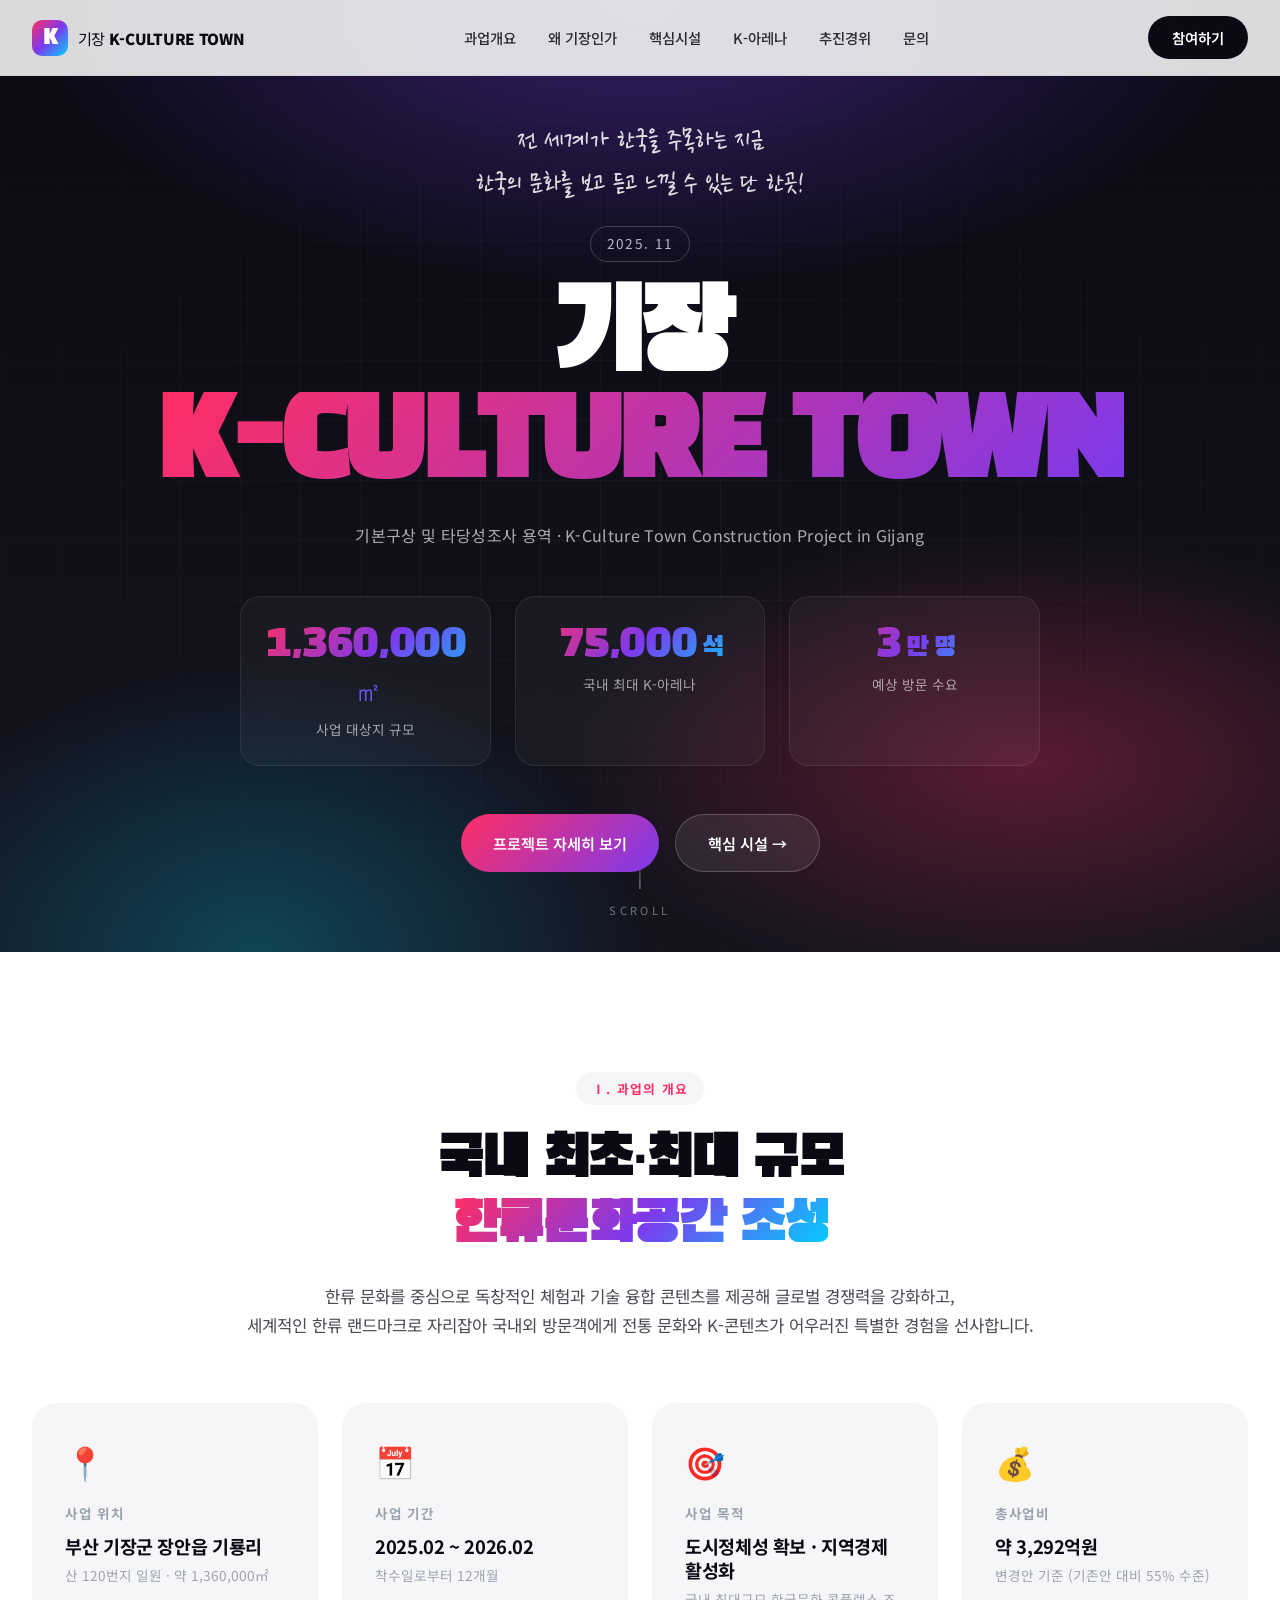
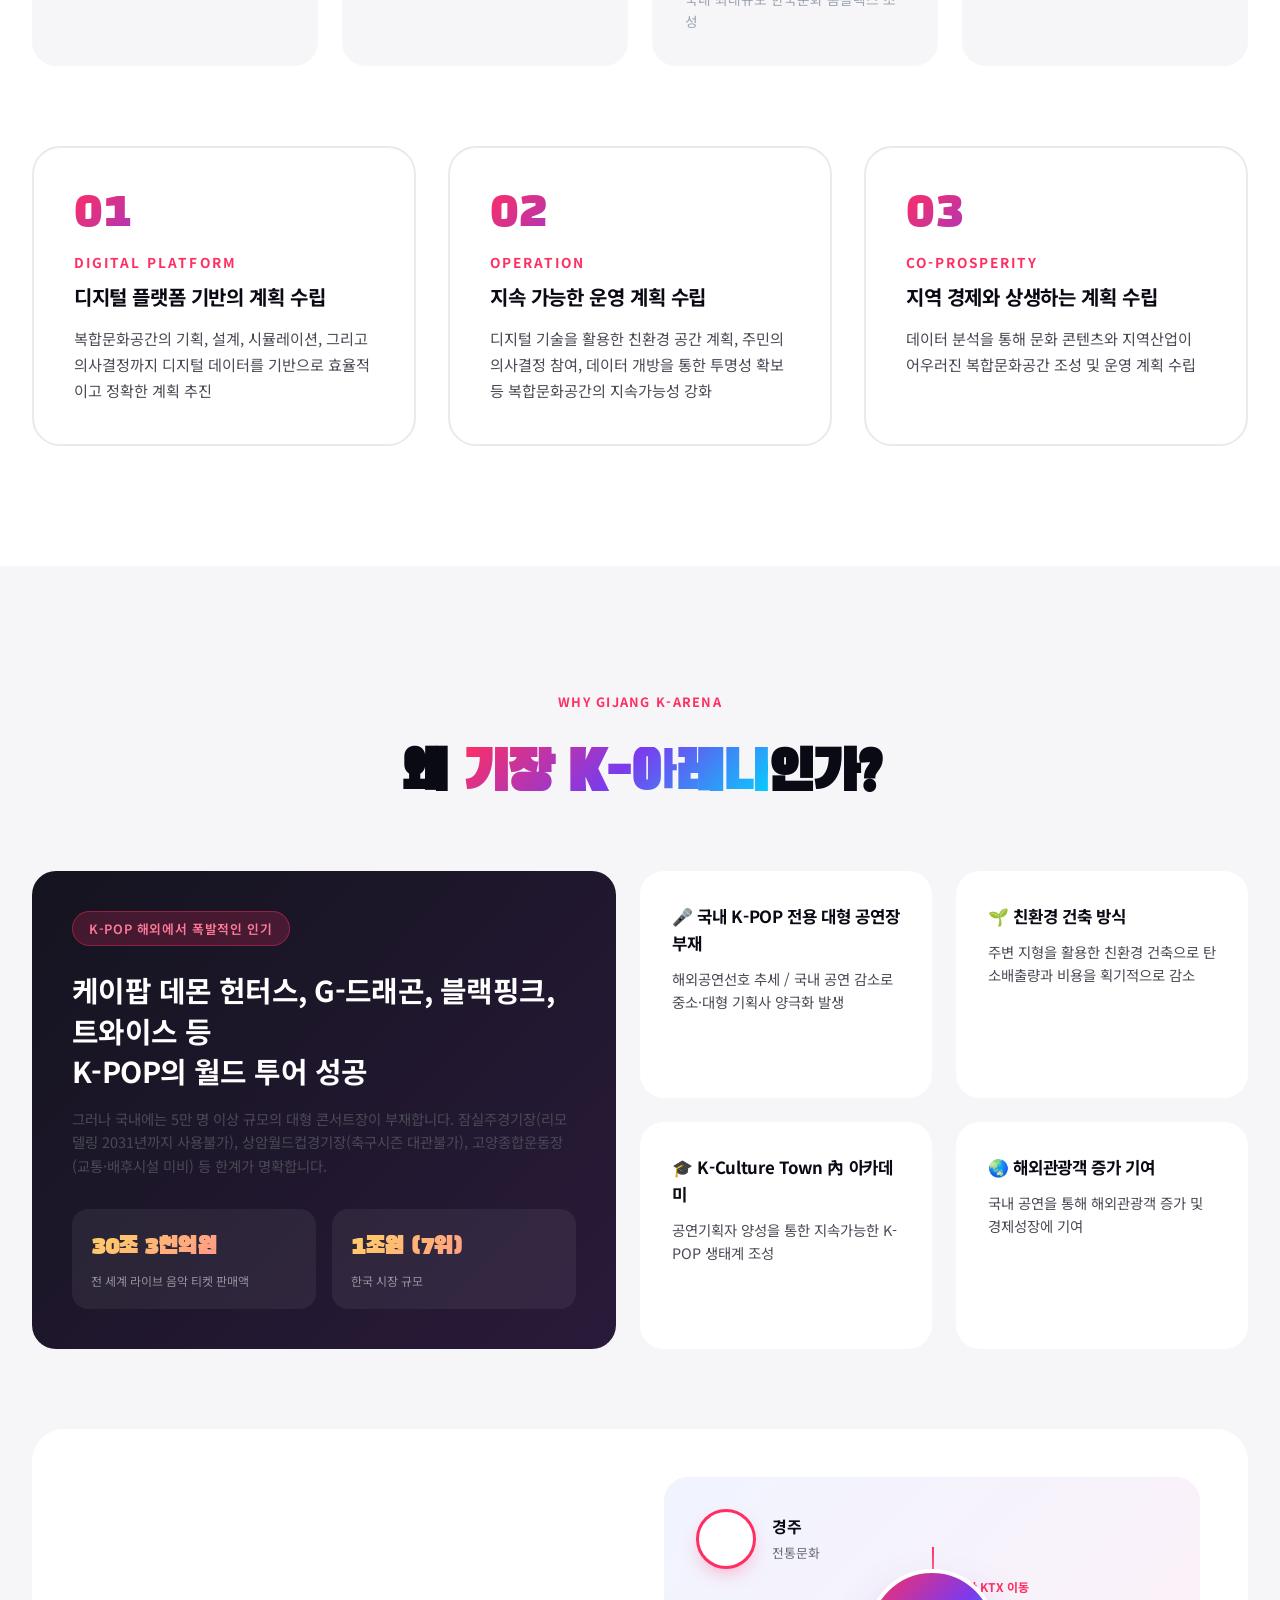
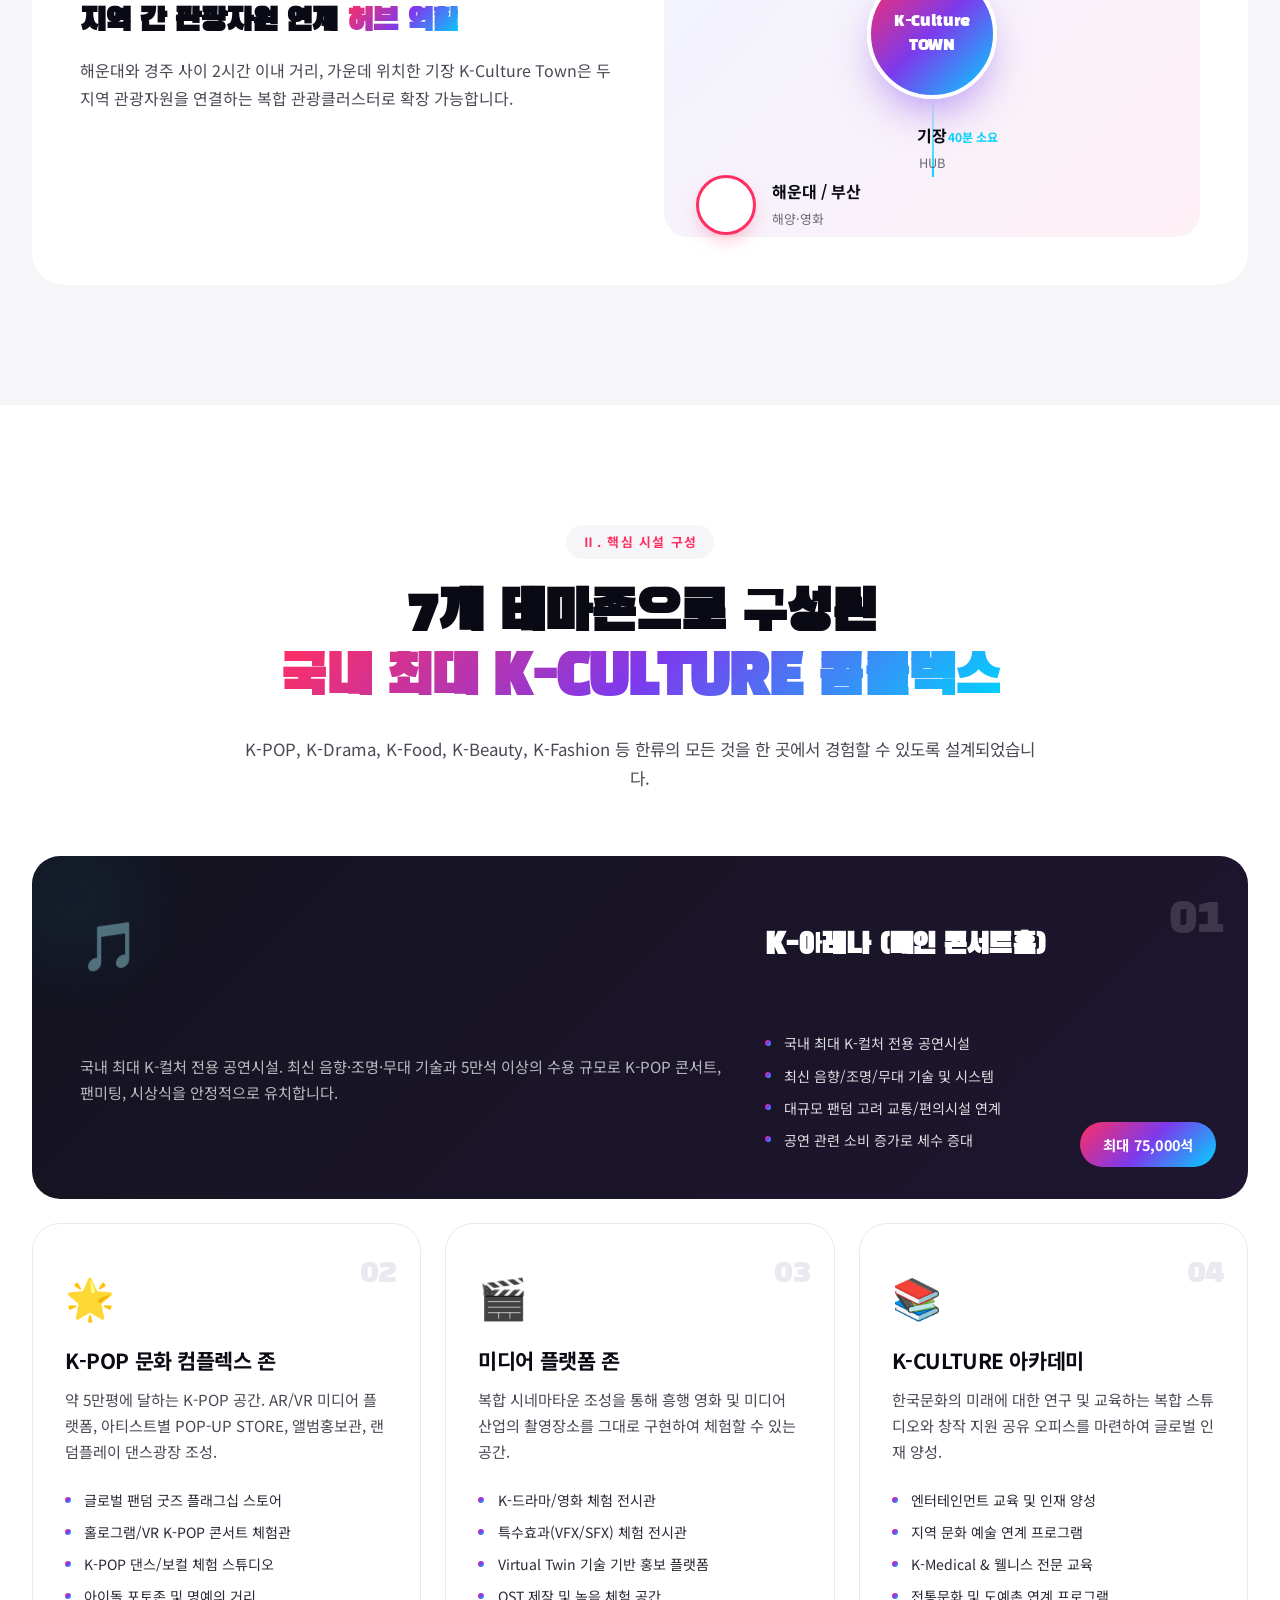
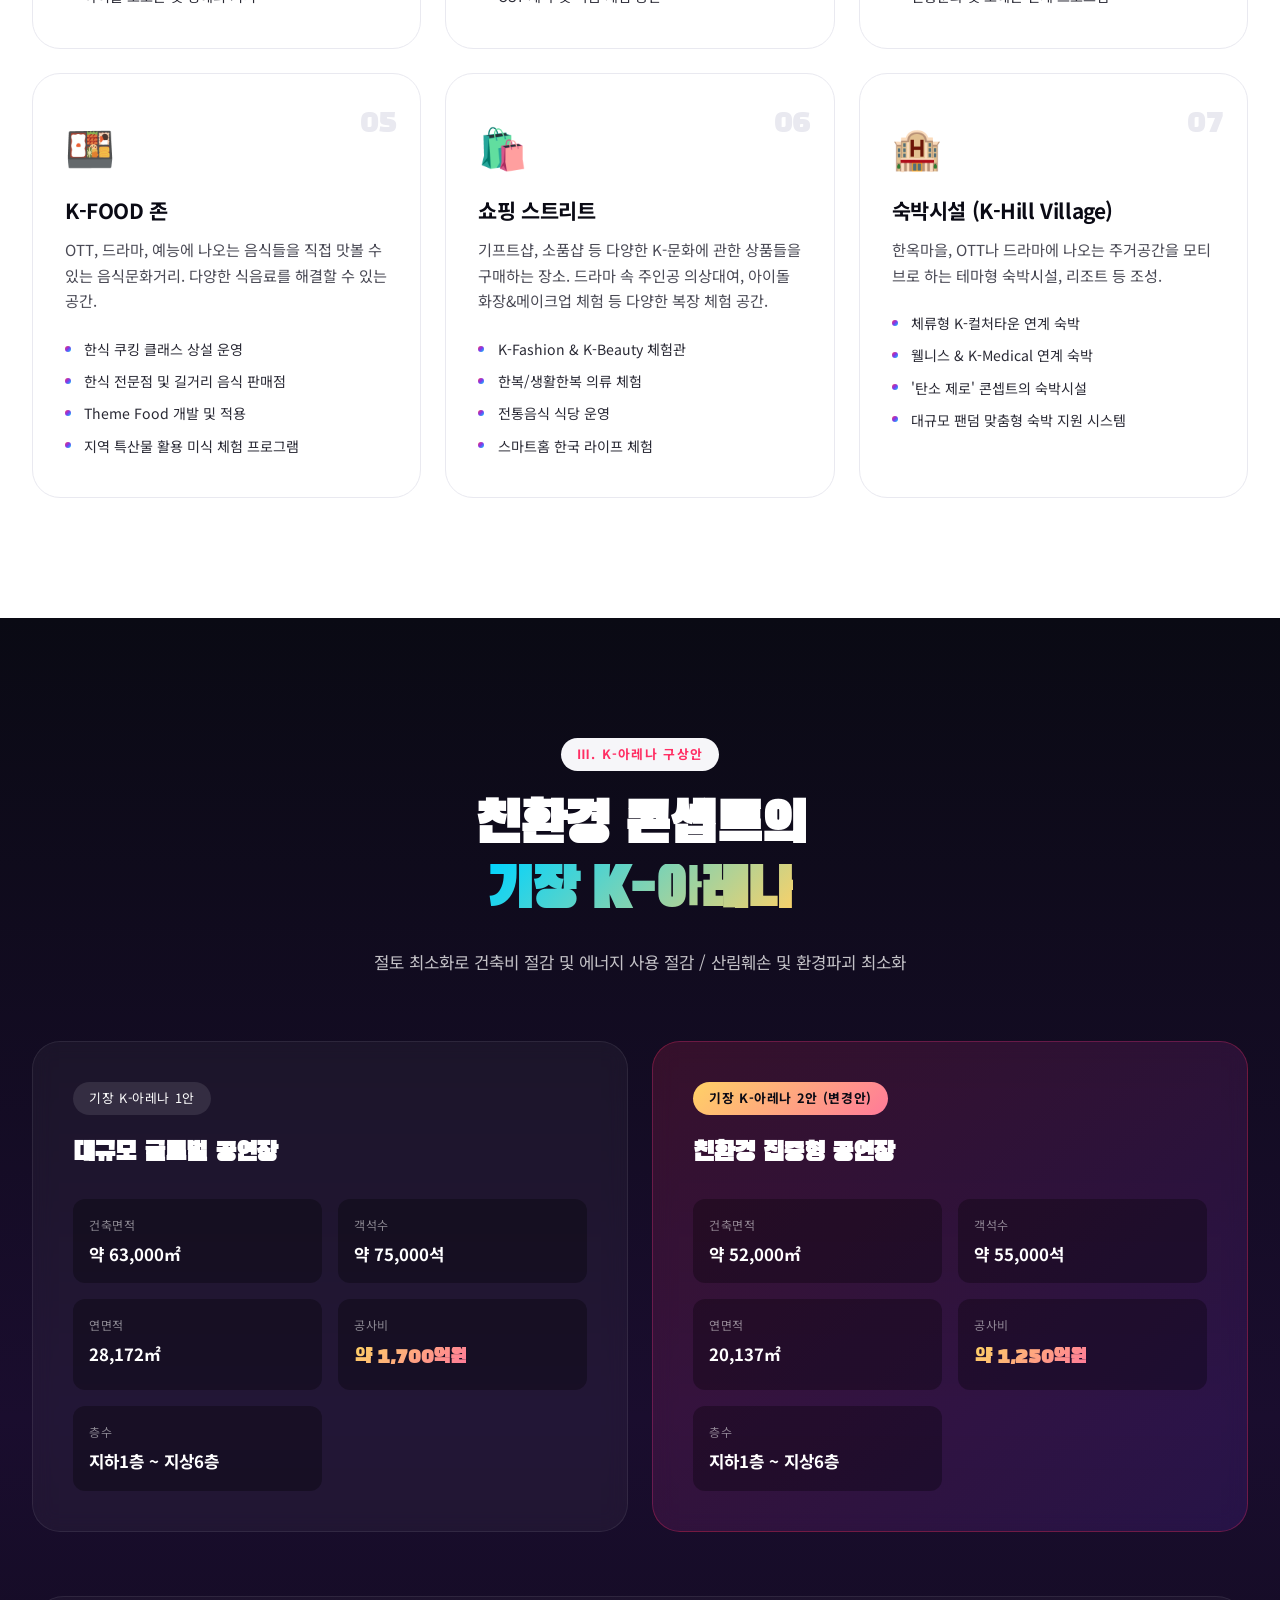
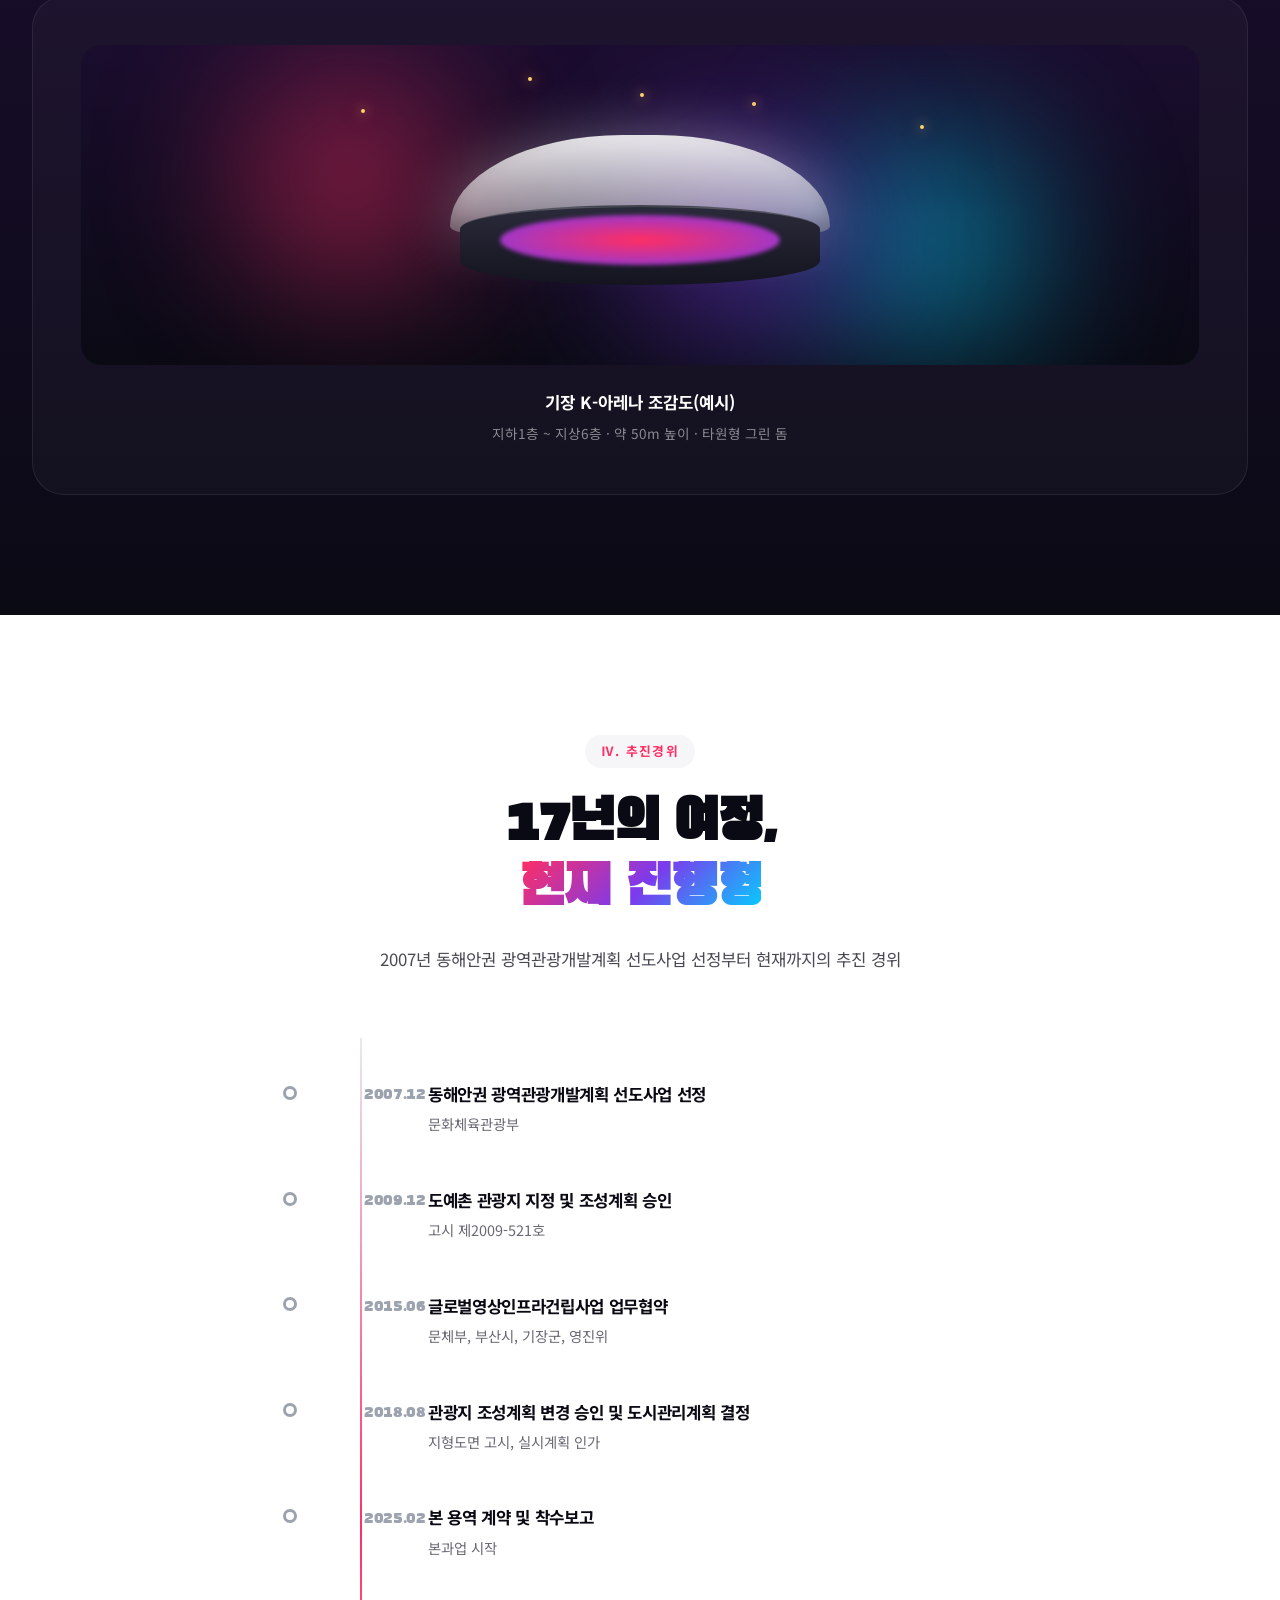
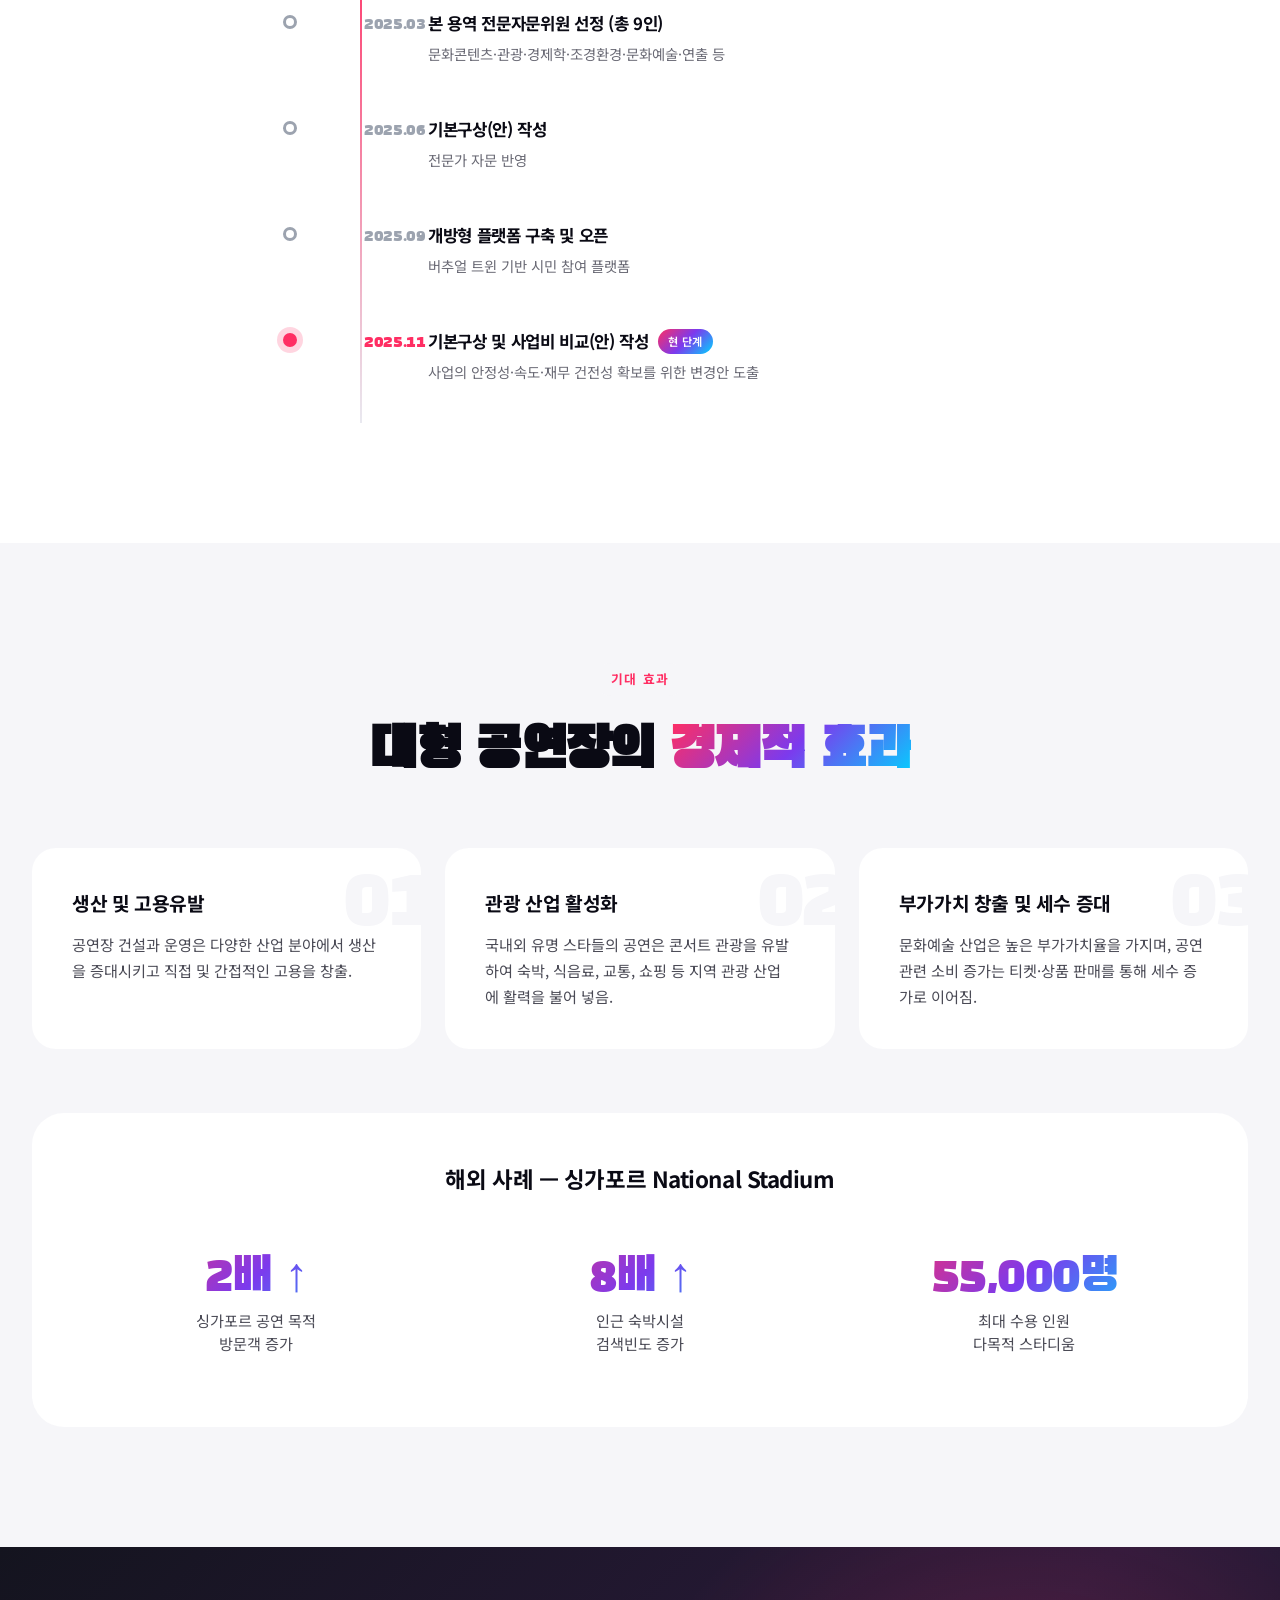
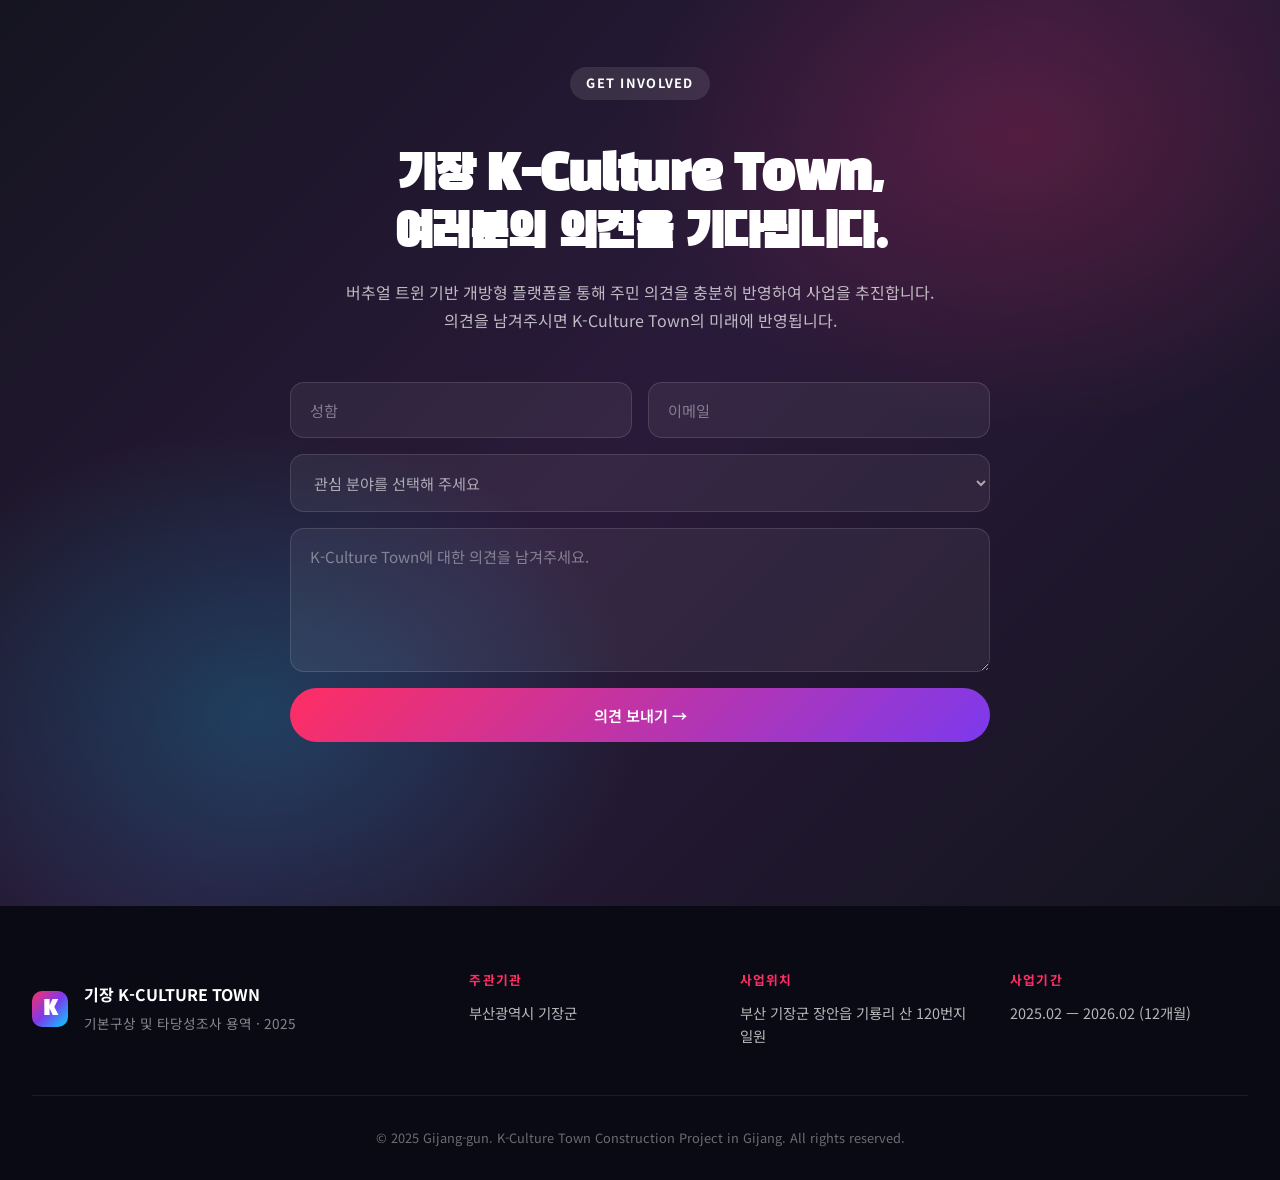
==== commit eb8392e0: "모바일 반응형 개선 및 기능 보강 - 햄버거 메뉴(슬라이드 패널) 추가, 모바일에서 네비게이션 정상 동작 - 모바일 전용 padding/타이포 최적화 (768/480px 브레이크포" ====
--- a/index.html
+++ b/index.html
@@ -2,9 +2,24 @@
 <html lang="ko">
 <head>
 <meta charset="UTF-8" />
-<meta name="viewport" content="width=device-width, initial-scale=1.0" />
+<meta name="viewport" content="width=device-width, initial-scale=1.0, viewport-fit=cover" />
+<meta name="theme-color" content="#0a0a14" />
+<meta name="format-detection" content="telephone=no" />
 <title>기장 K-Culture Town | K-Culture Town Construction Project in Gijang</title>
 <meta name="description" content="전 세계가 한국을 주목하는 지금, 한국의 문화를 보고 듣고 느낄 수 있는 단 한 곳! 기장 K-Culture Town 조성사업" />
+
+<!-- Open Graph / SNS -->
+<meta property="og:type" content="website" />
+<meta property="og:title" content="기장 K-Culture Town | 국내 최대 한류 콤플렉스" />
+<meta property="og:description" content="75,000석 K-아레나, 7개 테마존, 약 1,360,000㎡ — 한국문화의 모든 것을 한 곳에." />
+<meta property="og:locale" content="ko_KR" />
+<meta property="og:site_name" content="기장 K-Culture Town" />
+<meta name="twitter:card" content="summary_large_image" />
+
+<!-- Favicon (inline SVG) -->
+<link rel="icon" href="data:image/svg+xml,%3Csvg xmlns='http://www.w3.org/2000/svg' viewBox='0 0 64 64'%3E%3Cdefs%3E%3ClinearGradient id='g' x1='0' y1='0' x2='1' y2='1'%3E%3Cstop offset='0' stop-color='%23ff2e63'/%3E%3Cstop offset='0.5' stop-color='%237c3aed'/%3E%3Cstop offset='1' stop-color='%2300d4ff'/%3E%3C/linearGradient%3E%3C/defs%3E%3Crect width='64' height='64' rx='14' fill='url(%23g)'/%3E%3Ctext x='50%25' y='54%25' font-family='Arial Black,sans-serif' font-size='40' font-weight='900' fill='white' text-anchor='middle' dominant-baseline='middle'%3EK%3C/text%3E%3C/svg%3E" />
+<link rel="apple-touch-icon" href="data:image/svg+xml,%3Csvg xmlns='http://www.w3.org/2000/svg' viewBox='0 0 64 64'%3E%3Cdefs%3E%3ClinearGradient id='g' x1='0' y1='0' x2='1' y2='1'%3E%3Cstop offset='0' stop-color='%23ff2e63'/%3E%3Cstop offset='0.5' stop-color='%237c3aed'/%3E%3Cstop offset='1' stop-color='%2300d4ff'/%3E%3C/linearGradient%3E%3C/defs%3E%3Crect width='64' height='64' rx='14' fill='url(%23g)'/%3E%3Ctext x='50%25' y='54%25' font-family='Arial Black,sans-serif' font-size='40' font-weight='900' fill='white' text-anchor='middle' dominant-baseline='middle'%3EK%3C/text%3E%3C/svg%3E" />
+
 <link rel="preconnect" href="https://fonts.googleapis.com" />
 <link rel="preconnect" href="https://fonts.gstatic.com" crossorigin />
 <link href="https://fonts.googleapis.com/css2?family=Black+Han+Sans&family=Noto+Sans+KR:wght@300;400;500;700;900&family=Nanum+Pen+Script&display=swap" rel="stylesheet" />
@@ -19,7 +34,7 @@
       <span class="logo__mark">K</span>
       <span class="logo__text">기장 <strong>K-CULTURE TOWN</strong></span>
     </a>
-    <nav class="nav__menu">
+    <nav class="nav__menu" id="navMenu">
       <a href="#overview">과업개요</a>
       <a href="#why">왜 기장인가</a>
       <a href="#zones">핵심시설</a>
@@ -28,8 +43,12 @@
       <a href="#contact">문의</a>
     </nav>
     <button class="nav__cta" onclick="document.querySelector('#contact').scrollIntoView({behavior:'smooth'})">참여하기</button>
+    <button class="nav__toggle" id="navToggle" aria-label="메뉴 열기" aria-expanded="false" aria-controls="navMenu">
+      <span></span><span></span><span></span>
+    </button>
   </div>
 </header>
+<div class="nav__backdrop" id="navBackdrop"></div>
 
 <!-- ===================== HERO ===================== -->
 <section id="top" class="hero">
@@ -486,12 +505,12 @@
     <h2 class="contact__title">기장 K-Culture Town,<br/>여러분의 의견을 기다립니다.</h2>
     <p class="contact__desc">버추얼 트윈 기반 개방형 플랫폼을 통해 주민 의견을 충분히 반영하여 사업을 추진합니다.<br/>의견을 남겨주시면 K-Culture Town의 미래에 반영됩니다.</p>
 
-    <form class="contact__form" onsubmit="event.preventDefault(); alert('의견이 접수되었습니다. 감사합니다!'); this.reset();">
+    <form class="contact__form" id="contactForm" action="https://formspree.io/f/xgorwywd" method="POST">
       <div class="form-row">
-        <input type="text" placeholder="성함" required />
-        <input type="email" placeholder="이메일" required />
-      </div>
-      <select required>
+        <input type="text" name="name" placeholder="성함" required />
+        <input type="email" name="email" placeholder="이메일" required />
+      </div>
+      <select name="interest" required>
         <option value="">관심 분야를 선택해 주세요</option>
         <option>K-아레나 / 공연</option>
         <option>K-POP 문화 컴플렉스</option>
@@ -501,8 +520,10 @@
         <option>숙박 / 관광</option>
         <option>민간 투자 문의</option>
       </select>
-      <textarea placeholder="K-Culture Town에 대한 의견을 남겨주세요." rows="5" required></textarea>
+      <textarea name="message" placeholder="K-Culture Town에 대한 의견을 남겨주세요." rows="5" required></textarea>
+      <input type="hidden" name="_subject" value="기장 K-Culture Town 사이트 의견 접수" />
       <button type="submit" class="btn btn--primary btn--full">의견 보내기 →</button>
+      <p class="form-status" id="formStatus" aria-live="polite"></p>
     </form>
   </div>
 </section>
@@ -537,6 +558,7 @@
   </div>
 </footer>
 
+<button class="to-top" id="toTop" aria-label="맨 위로" title="맨 위로">↑</button>
 <script src="script.js"></script>
 </body>
 </html>
--- a/styles.css
+++ b/styles.css
@@ -95,14 +95,73 @@
 }
 .nav__cta:hover { transform: translateY(-2px); box-shadow: 0 10px 30px -10px rgba(0,0,0,0.3); }
 
-@media (max-width: 768px) {
-  .nav__menu { display: none; }
+/* Hamburger toggle (hidden on desktop) */
+.nav__toggle {
+  display: none;
+  width: 44px; height: 44px;
+  flex-direction: column;
+  align-items: center;
+  justify-content: center;
+  gap: 5px;
+  border-radius: 10px;
+}
+.nav__toggle span {
+  display: block;
+  width: 22px; height: 2px;
+  background: var(--dark);
+  border-radius: 2px;
+  transition: transform 0.3s, opacity 0.3s;
+}
+.nav__toggle.is-open span:nth-child(1) { transform: translateY(7px) rotate(45deg); }
+.nav__toggle.is-open span:nth-child(2) { opacity: 0; }
+.nav__toggle.is-open span:nth-child(3) { transform: translateY(-7px) rotate(-45deg); }
+.nav__backdrop {
+  display: none;
+  position: fixed;
+  inset: 0;
+  background: rgba(10,10,20,0.5);
+  z-index: 90;
+  opacity: 0;
+  transition: opacity 0.3s;
+}
+.nav__backdrop.is-open { display: block; opacity: 1; }
+
+@media (max-width: 900px) {
+  .nav__inner { padding: 0.8rem 1.2rem; gap: 1rem; }
+  .logo__text { font-size: 0.85rem; }
+  .nav__menu {
+    position: fixed;
+    top: 0; right: 0;
+    width: min(82vw, 320px);
+    height: 100vh;
+    height: 100dvh;
+    background: white;
+    flex-direction: column;
+    gap: 0;
+    padding: 90px 1.5rem 2rem;
+    box-shadow: -10px 0 40px rgba(0,0,0,0.15);
+    transform: translateX(100%);
+    transition: transform 0.35s cubic-bezier(.4,0,.2,1);
+    z-index: 95;
+    overflow-y: auto;
+  }
+  .nav__menu.is-open { transform: translateX(0); }
+  .nav__menu a {
+    font-size: 1.05rem;
+    padding: 1rem 0.5rem;
+    border-bottom: 1px solid var(--gray-2);
+    width: 100%;
+  }
+  .nav__menu a::after { display: none; }
+  .nav__cta { display: none; }
+  .nav__toggle { display: flex; }
 }
 
 /* ===================== HERO ===================== */
 .hero {
   position: relative;
   min-height: 100vh;
+  min-height: 100dvh;
   display: flex;
   align-items: center;
   justify-content: center;
@@ -272,9 +331,23 @@
   100% { background-position: 0 100%; }
 }
 
-@media (max-width: 600px) {
-  .hero__stats { grid-template-columns: 1fr; }
-  .hero__handwriting { font-size: 1.4rem; }
+@media (max-width: 768px) {
+  .hero { padding: 100px 1.2rem 70px; }
+  .hero__stats { grid-template-columns: repeat(3, 1fr); gap: 0.6rem; }
+  .stat { padding: 1rem 0.5rem; border-radius: 14px; }
+  .stat__num { font-size: 1.3rem; }
+  .stat__label { font-size: 0.7rem; }
+  .hero__sub { font-size: 0.9rem; margin-bottom: 2rem; }
+  .hero__cta { gap: 0.7rem; }
+  .btn { padding: 0.85rem 1.4rem; font-size: 0.9rem; }
+}
+@media (max-width: 480px) {
+  .hero__stats { grid-template-columns: 1fr; gap: 0.8rem; }
+  .stat { padding: 1.2rem; }
+  .stat__num { font-size: 1.8rem; }
+  .stat__label { font-size: 0.8rem; }
+  .hero__handwriting { font-size: 1.2rem; }
+  .hero__title { letter-spacing: -0.02em; }
 }
 
 /* ===================== SECTION BASE ===================== */
@@ -1192,6 +1265,14 @@
 .contact__form select { color: rgba(255,255,255,0.6); cursor: pointer; }
 .contact__form select option { background: #14141f; color: white; }
 .contact__form textarea { resize: vertical; min-height: 120px; }
+.form-status {
+  min-height: 1.4rem;
+  margin-top: 0.4rem;
+  font-size: 0.9rem;
+  text-align: center;
+}
+.form-status.is-success { color: #6ee7b7; }
+.form-status.is-error { color: #fca5a5; }
 
 @media (max-width: 600px) {
   .form-row { grid-template-columns: 1fr; }
@@ -1266,3 +1347,120 @@
   opacity: 1;
   transform: translateY(0);
 }
+
+/* ===================== TO-TOP BUTTON ===================== */
+.to-top {
+  position: fixed;
+  right: 1.2rem;
+  bottom: 1.2rem;
+  width: 48px; height: 48px;
+  border-radius: 50%;
+  background: var(--gradient);
+  color: white;
+  font-size: 1.2rem;
+  font-weight: 700;
+  box-shadow: 0 10px 30px -10px rgba(124,58,237,0.5);
+  opacity: 0;
+  transform: translateY(20px);
+  pointer-events: none;
+  transition: opacity 0.3s, transform 0.3s;
+  z-index: 80;
+}
+.to-top.is-visible {
+  opacity: 1;
+  transform: translateY(0);
+  pointer-events: auto;
+}
+.to-top:hover { transform: translateY(-3px); }
+
+/* ===================== MOBILE OPTIMIZATIONS ===================== */
+@media (max-width: 900px) {
+  .section { padding: 80px 1.2rem; }
+  .section__head { margin-bottom: 2.5rem; }
+  .section__desc { font-size: 0.95rem; }
+  .section--why,
+  .section--effect,
+  .section--arena,
+  .section--contact { padding-left: 1.2rem; padding-right: 1.2rem; }
+  .section--arena,
+  .section--contact { padding-top: 80px; padding-bottom: 80px; }
+
+  .pillars { gap: 1rem; }
+  .pillar { padding: 1.8rem; border-radius: 22px; }
+  .pillar__num { font-size: 2.4rem; }
+
+  .ov-card { padding: 1.5rem; border-radius: 20px; }
+
+  .hub { padding: 1.8rem; border-radius: 24px; gap: 1.5rem; }
+  .hub__head h3 { font-size: 1.5rem; }
+  .hub__map { height: 320px; padding: 1.2rem; }
+  .map-node__circle { width: 48px; height: 48px; }
+  .map-node__circle--main { width: 110px; height: 110px; font-size: 0.85rem; }
+  .map-line--top { top: 60px; height: 70px; }
+  .map-line--bot { top: 200px; height: 70px; }
+  .map-line span { font-size: 0.7rem; left: 0.8rem; }
+
+  .zone { padding: 2rem 1.5rem; border-radius: 22px; }
+  .zone--main { padding: 2rem 1.5rem; gap: 1.2rem; }
+  .zone--main h3 { font-size: 1.4rem; }
+  .zone__capacity {
+    position: static;
+    display: inline-block;
+    margin-top: 1.2rem;
+    padding: 0.6rem 1.2rem;
+    font-size: 0.85rem;
+  }
+
+  .arena-card { padding: 1.8rem; border-radius: 22px; }
+  .arena-card h3 { font-size: 1.3rem; }
+  .arena-card__specs { gap: 0.6rem; }
+  .arena-card__specs > div { padding: 0.8rem; }
+  .arena-card__specs strong { font-size: 0.95rem; }
+  .arena-card__specs strong.hot { font-size: 1.1rem; }
+  .arena-rendering { padding: 1.5rem; border-radius: 24px; }
+  .rendering-stage { height: 240px; }
+
+  .timeline__line { left: 70px; }
+  .timeline__item { grid-template-columns: 60px 28px 1fr; gap: 1rem; padding: 1rem 0; }
+  .timeline__date { font-size: 0.85rem; }
+  .timeline__content h4 { font-size: 0.95rem; }
+  .timeline__content p { font-size: 0.82rem; }
+
+  .effect-card { padding: 1.8rem; }
+  .effect-card__num { font-size: 4rem; }
+  .benchmark { padding: 1.8rem; }
+  .bm { padding: 1rem; }
+  .bm__num { font-size: 2.2rem; }
+
+  .contact__form input,
+  .contact__form select,
+  .contact__form textarea { padding: 0.9rem 1rem; font-size: 0.9rem; }
+
+  .footer { padding: 3rem 1.2rem 1.5rem; }
+  .footer__inner { gap: 2rem; padding-bottom: 2rem; }
+}
+
+@media (max-width: 480px) {
+  .section { padding: 60px 1rem; }
+  .section--why,
+  .section--effect,
+  .section--arena,
+  .section--contact { padding-left: 1rem; padding-right: 1rem; }
+  .nav__inner { padding: 0.7rem 1rem; }
+  .logo__text { font-size: 0.78rem; }
+  .logo__mark { width: 32px; height: 32px; font-size: 1.2rem; }
+  .hub__map { height: 280px; }
+  .map-node__circle--main { width: 90px; height: 90px; font-size: 0.75rem; }
+  .map-line--top { height: 50px; top: 56px; }
+  .map-line--bot { top: 168px; height: 50px; }
+
+  .timeline__line { left: 56px; }
+  .timeline__item { grid-template-columns: 48px 24px 1fr; gap: 0.7rem; }
+  .timeline__date { font-size: 0.75rem; }
+  .badge-current { font-size: 0.6rem; padding: 0.15rem 0.5rem; }
+
+  .arena-card__specs { grid-template-columns: 1fr; }
+  .why-card__nums { grid-template-columns: 1fr; }
+
+  .to-top { right: 0.8rem; bottom: 0.8rem; width: 42px; height: 42px; }
+}
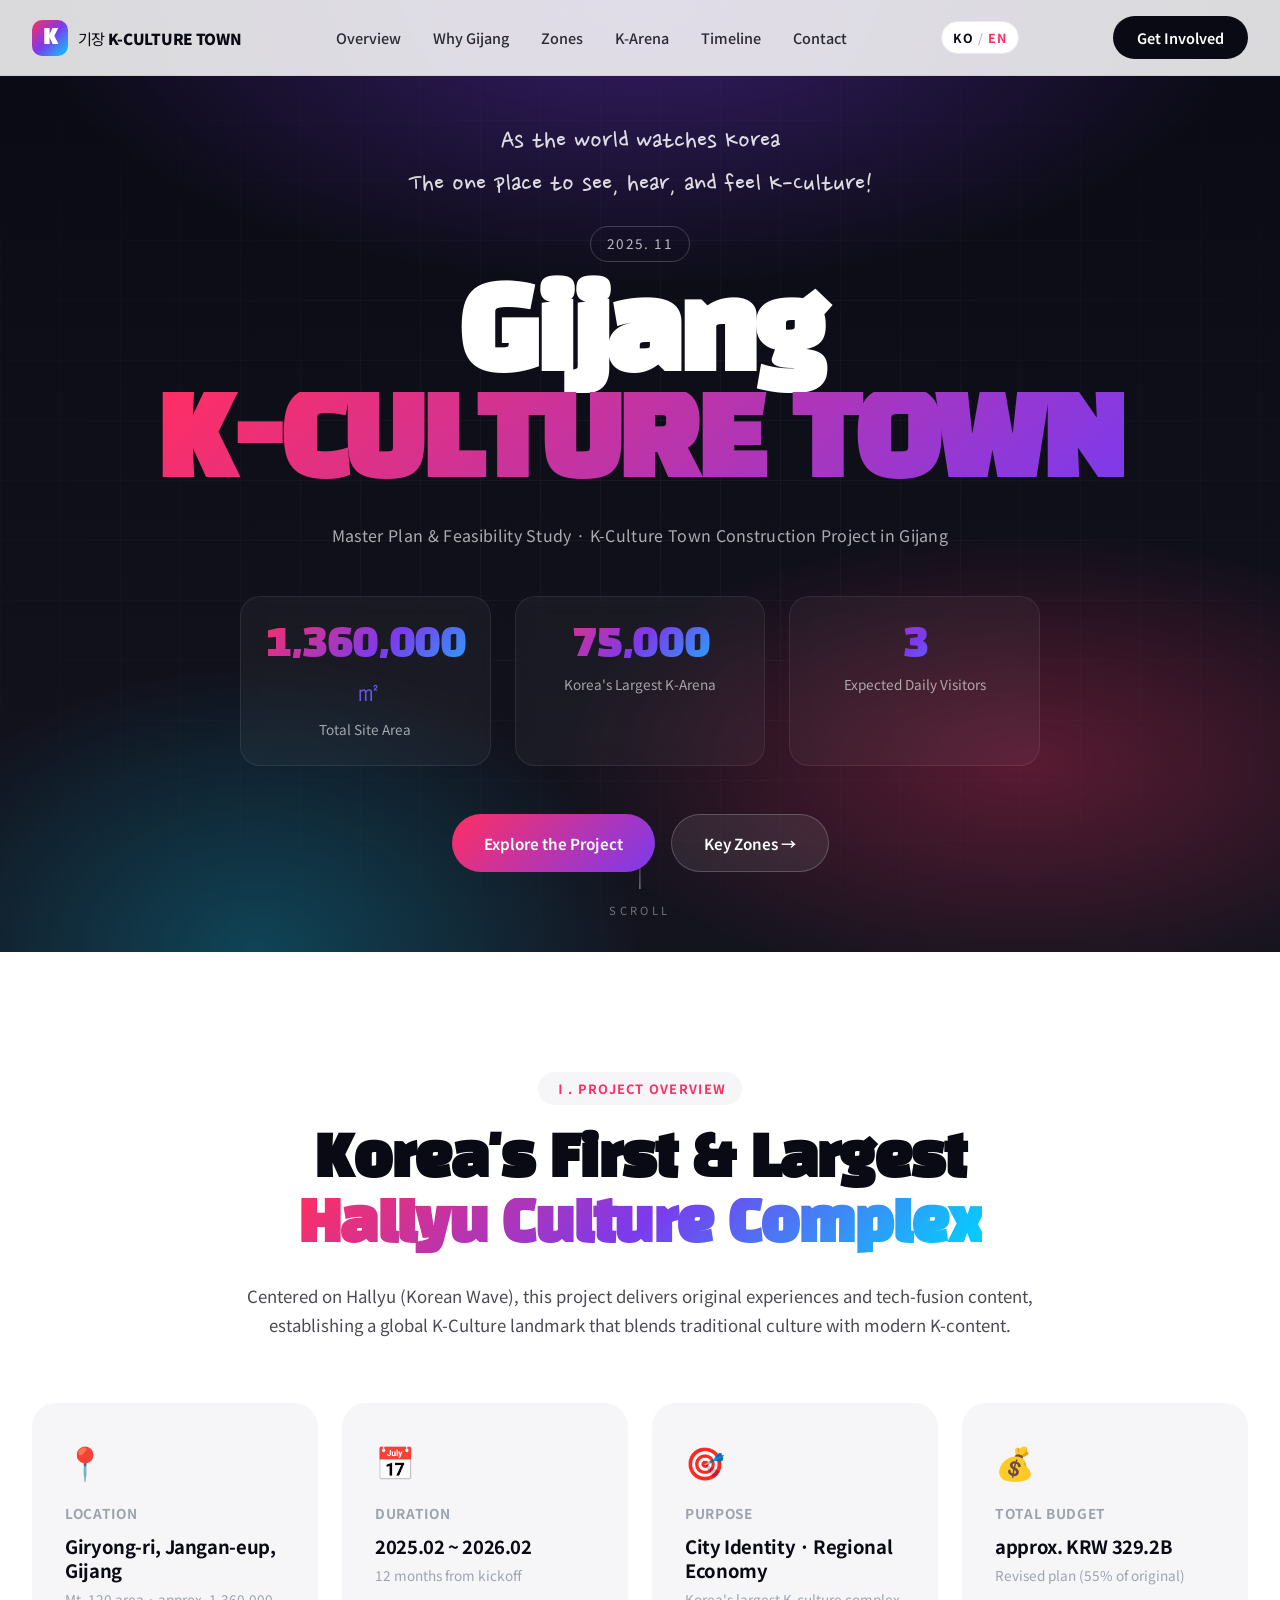
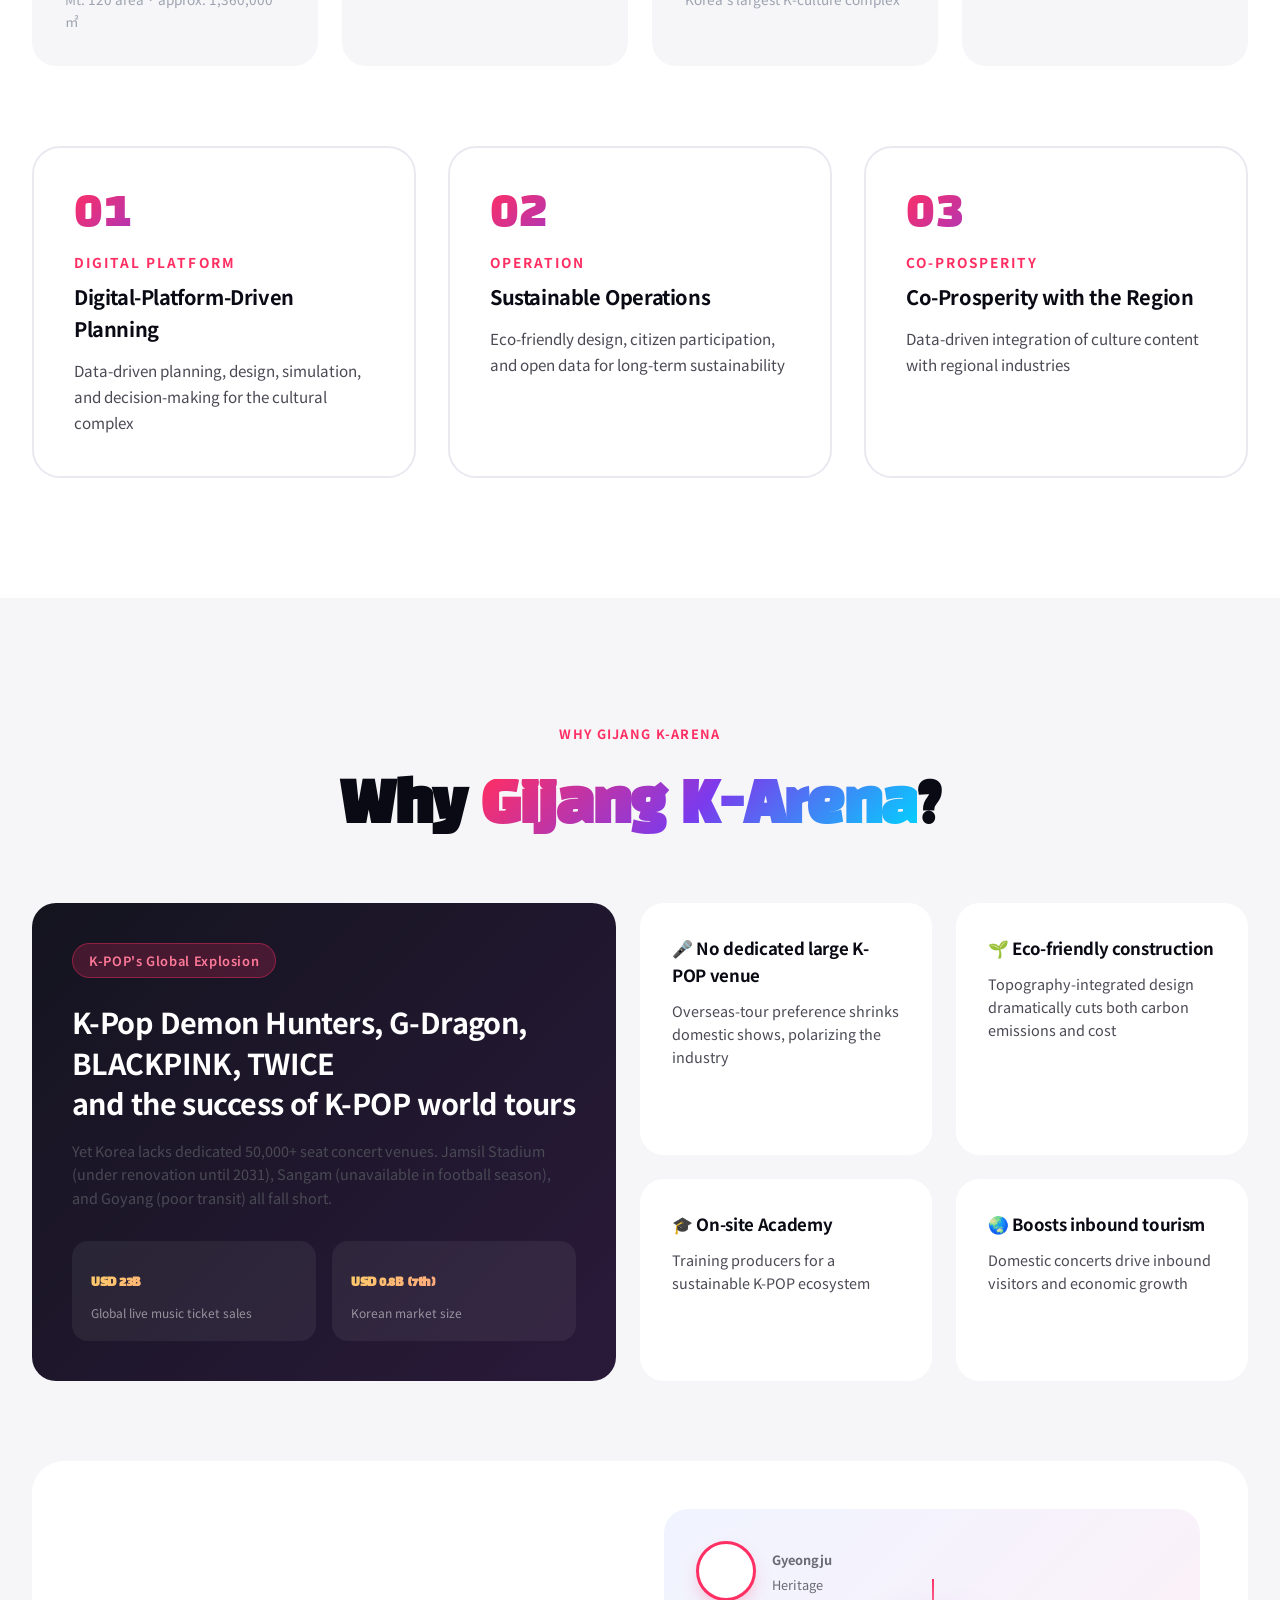
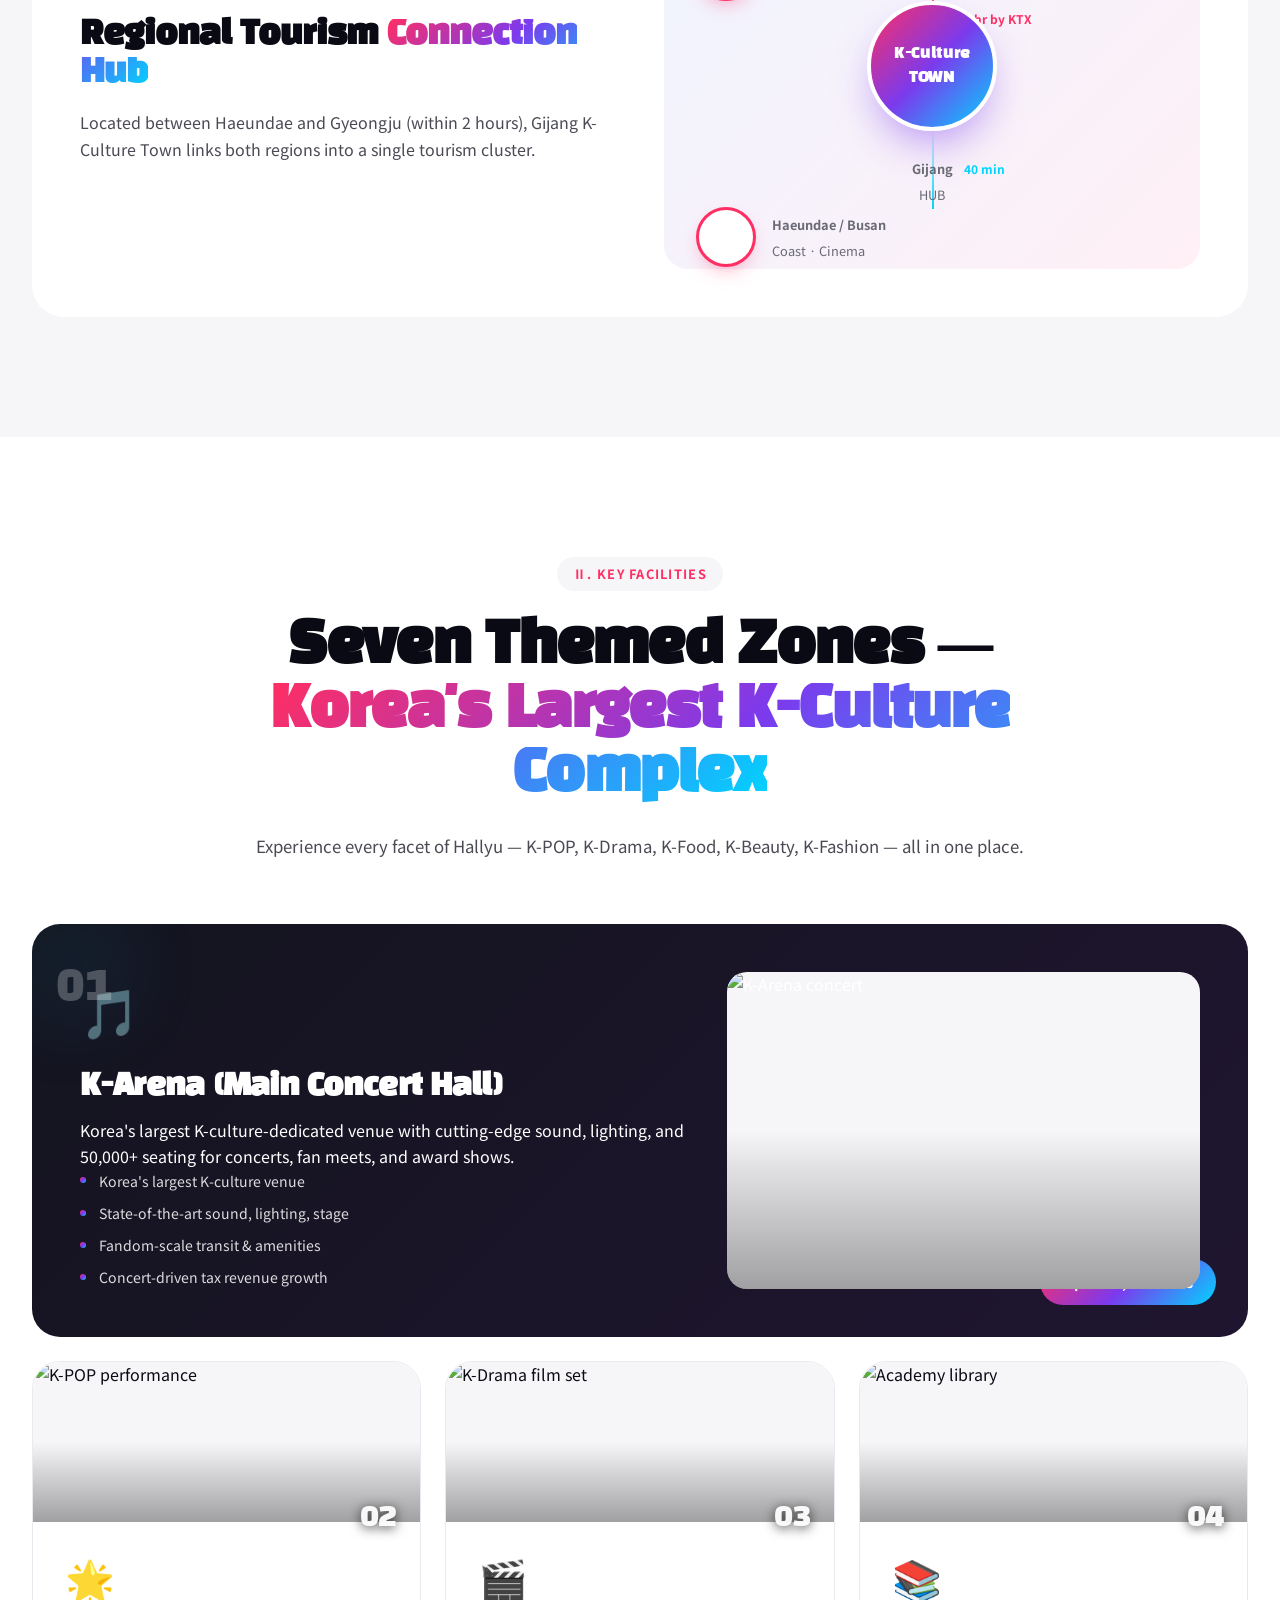
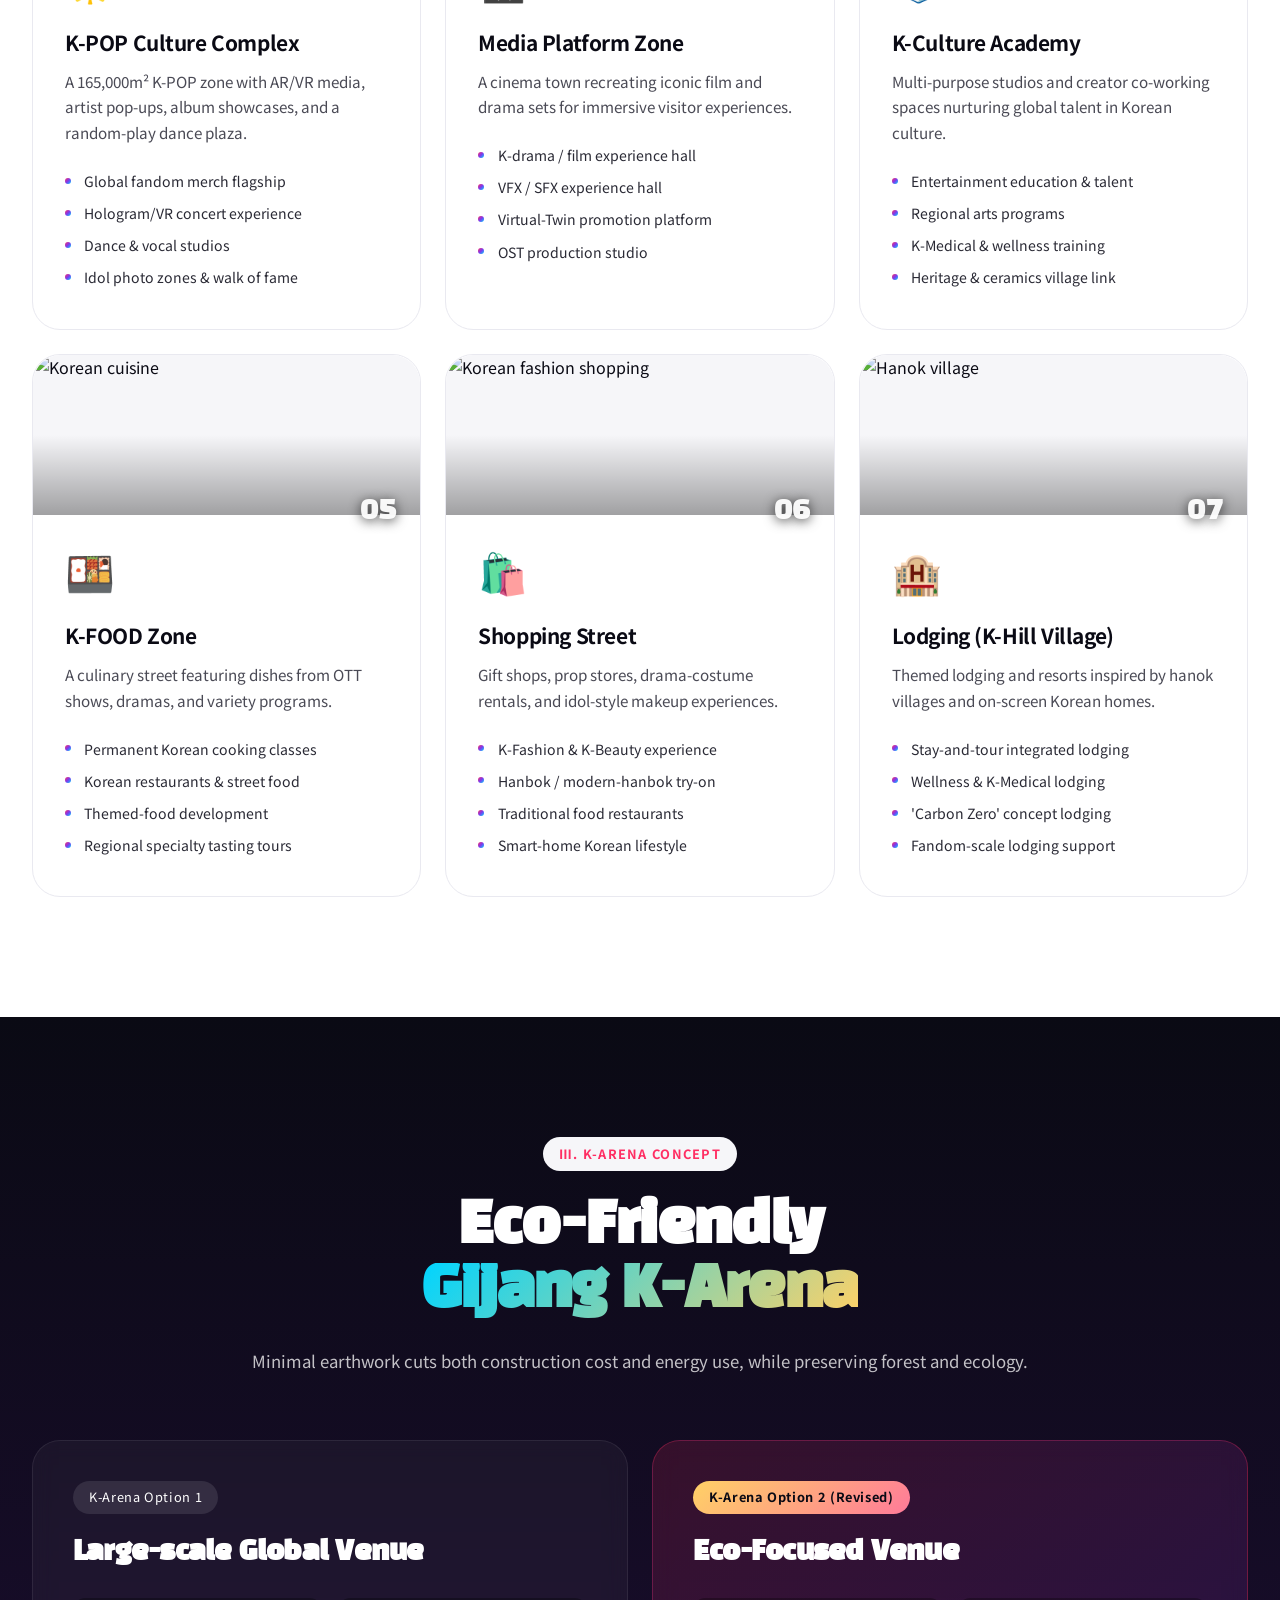
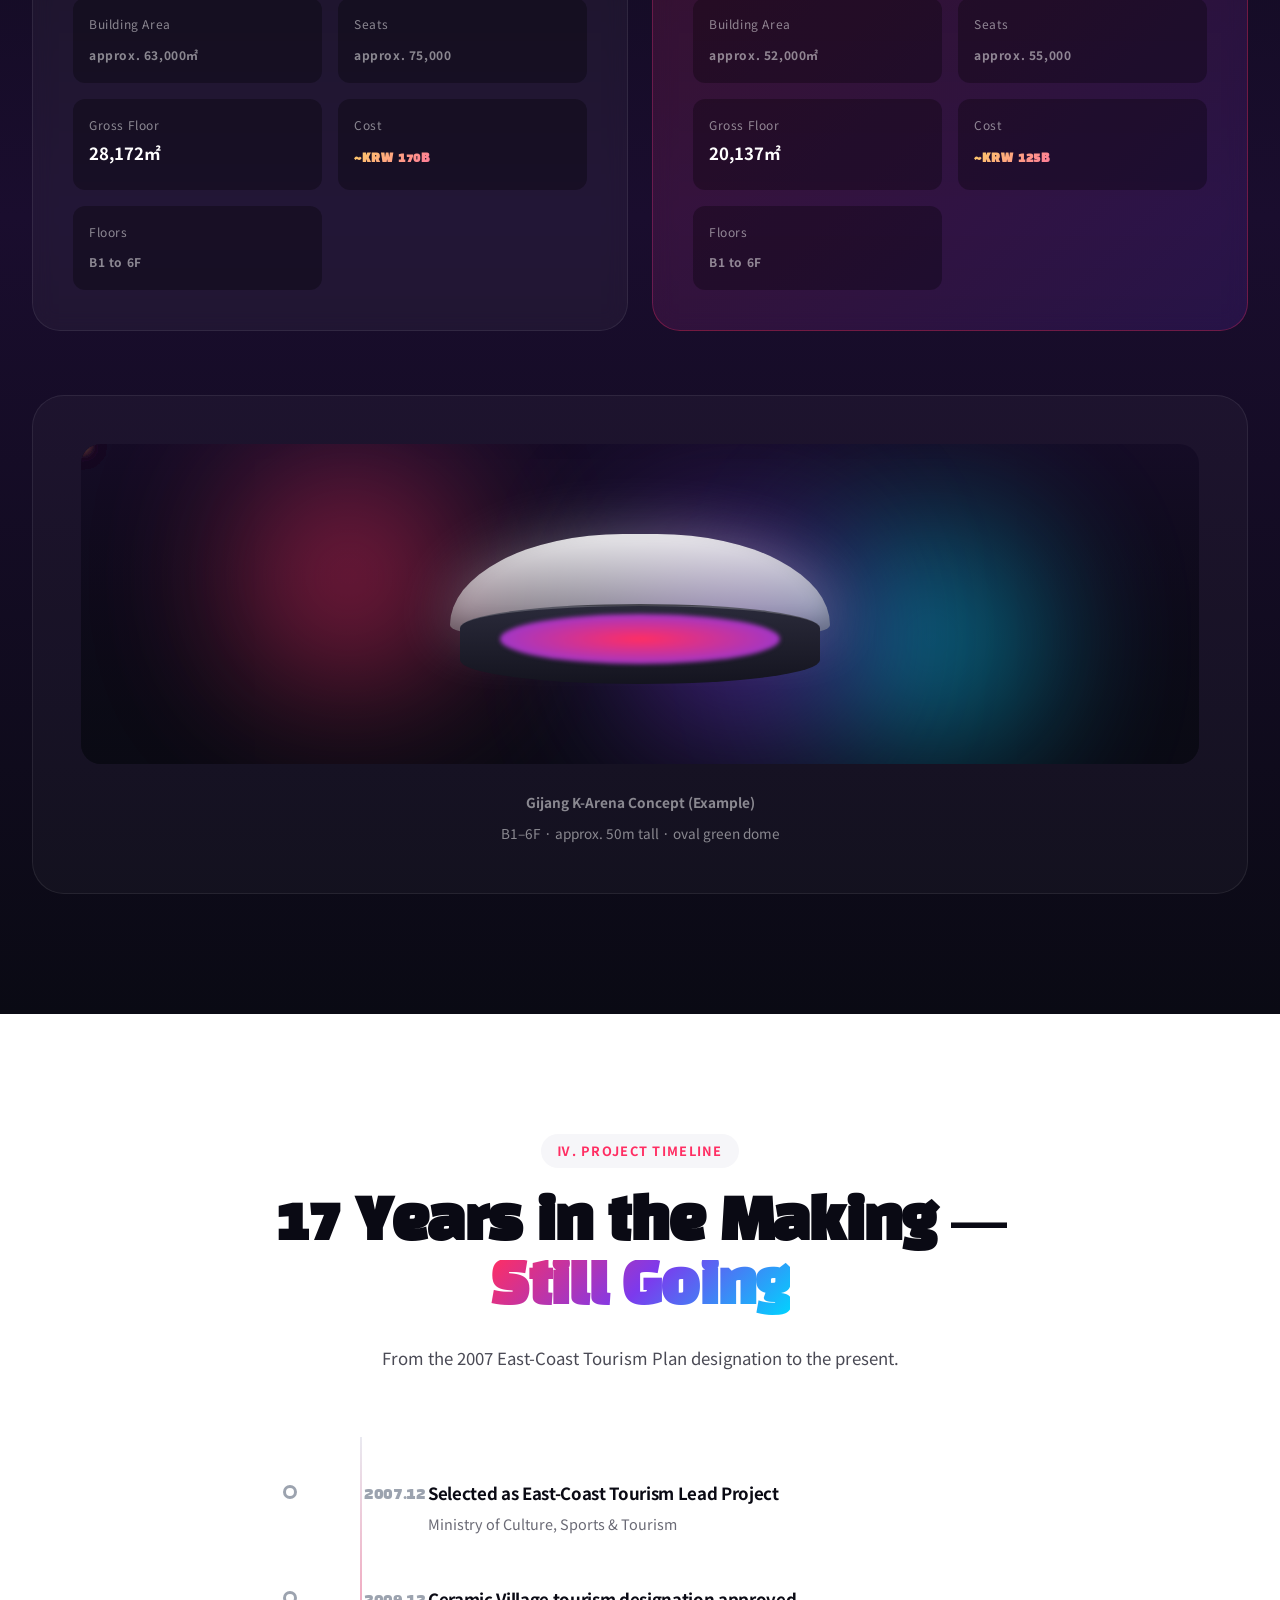
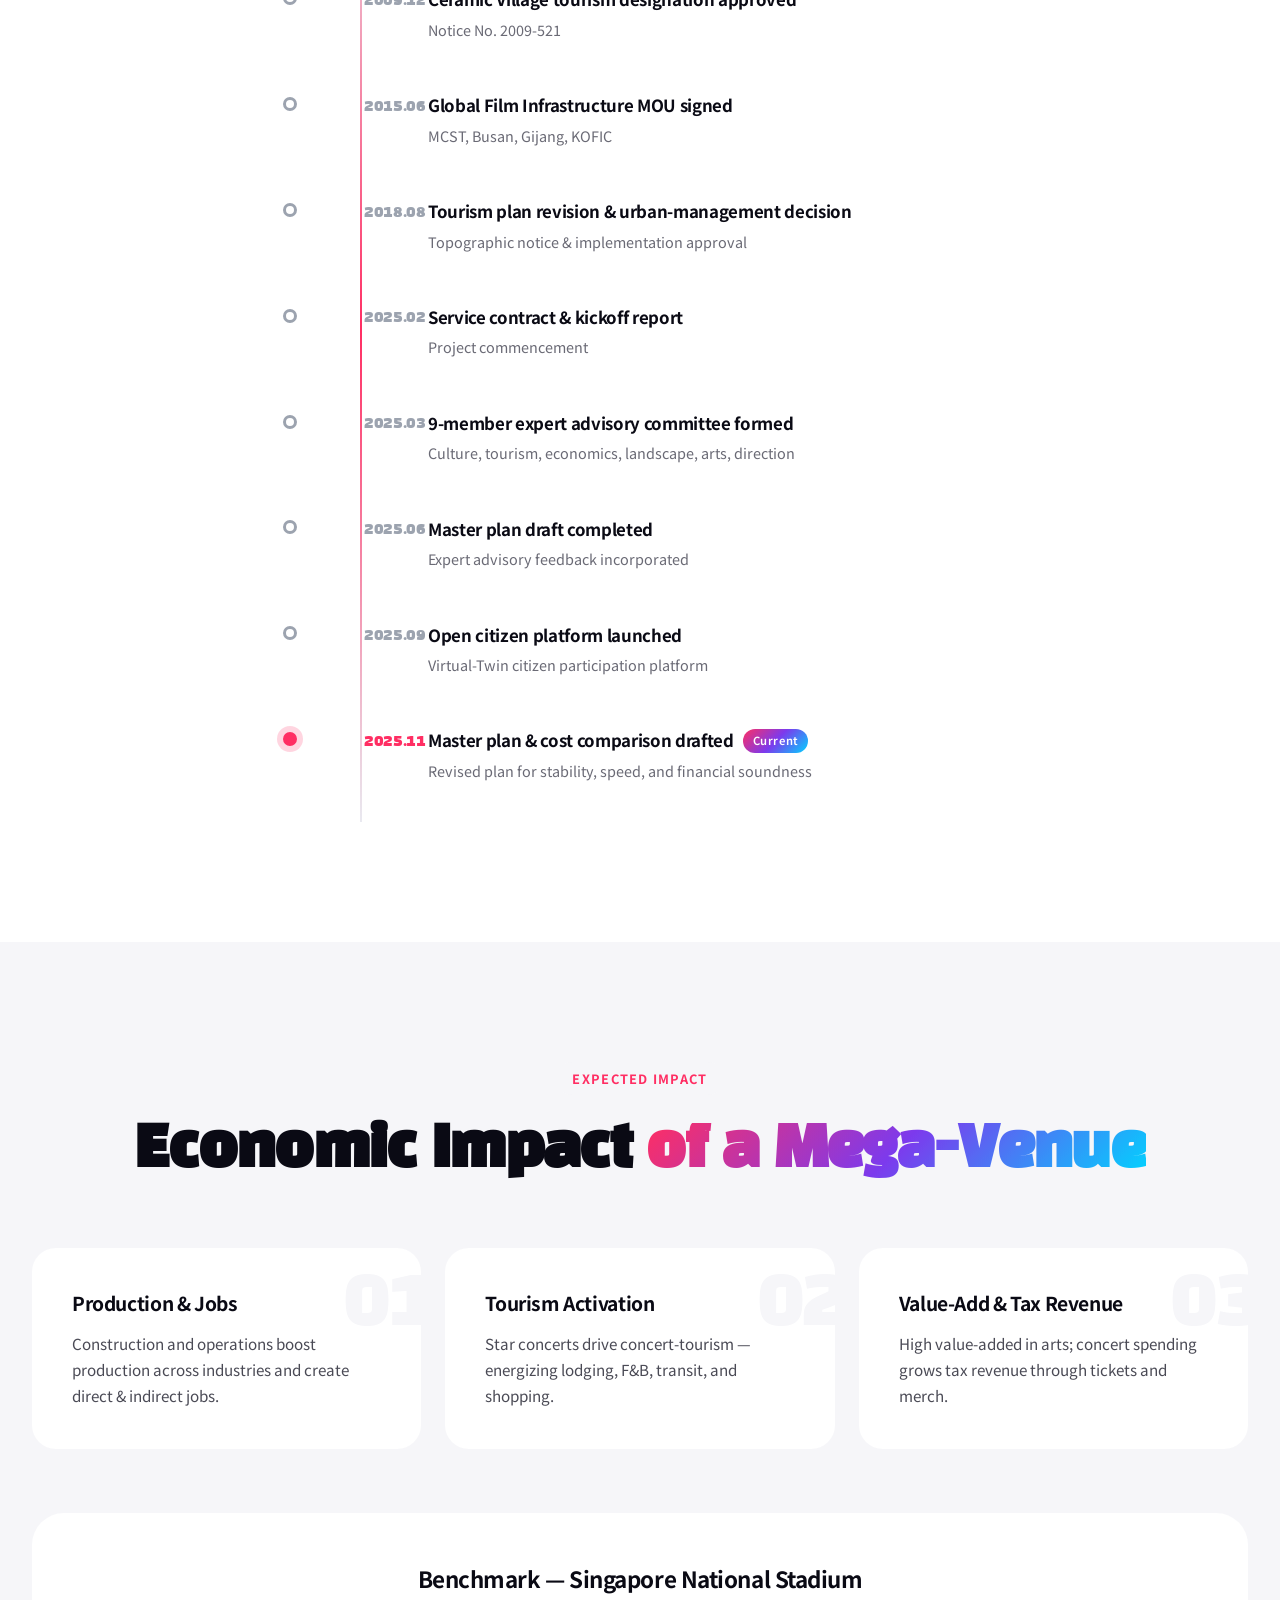
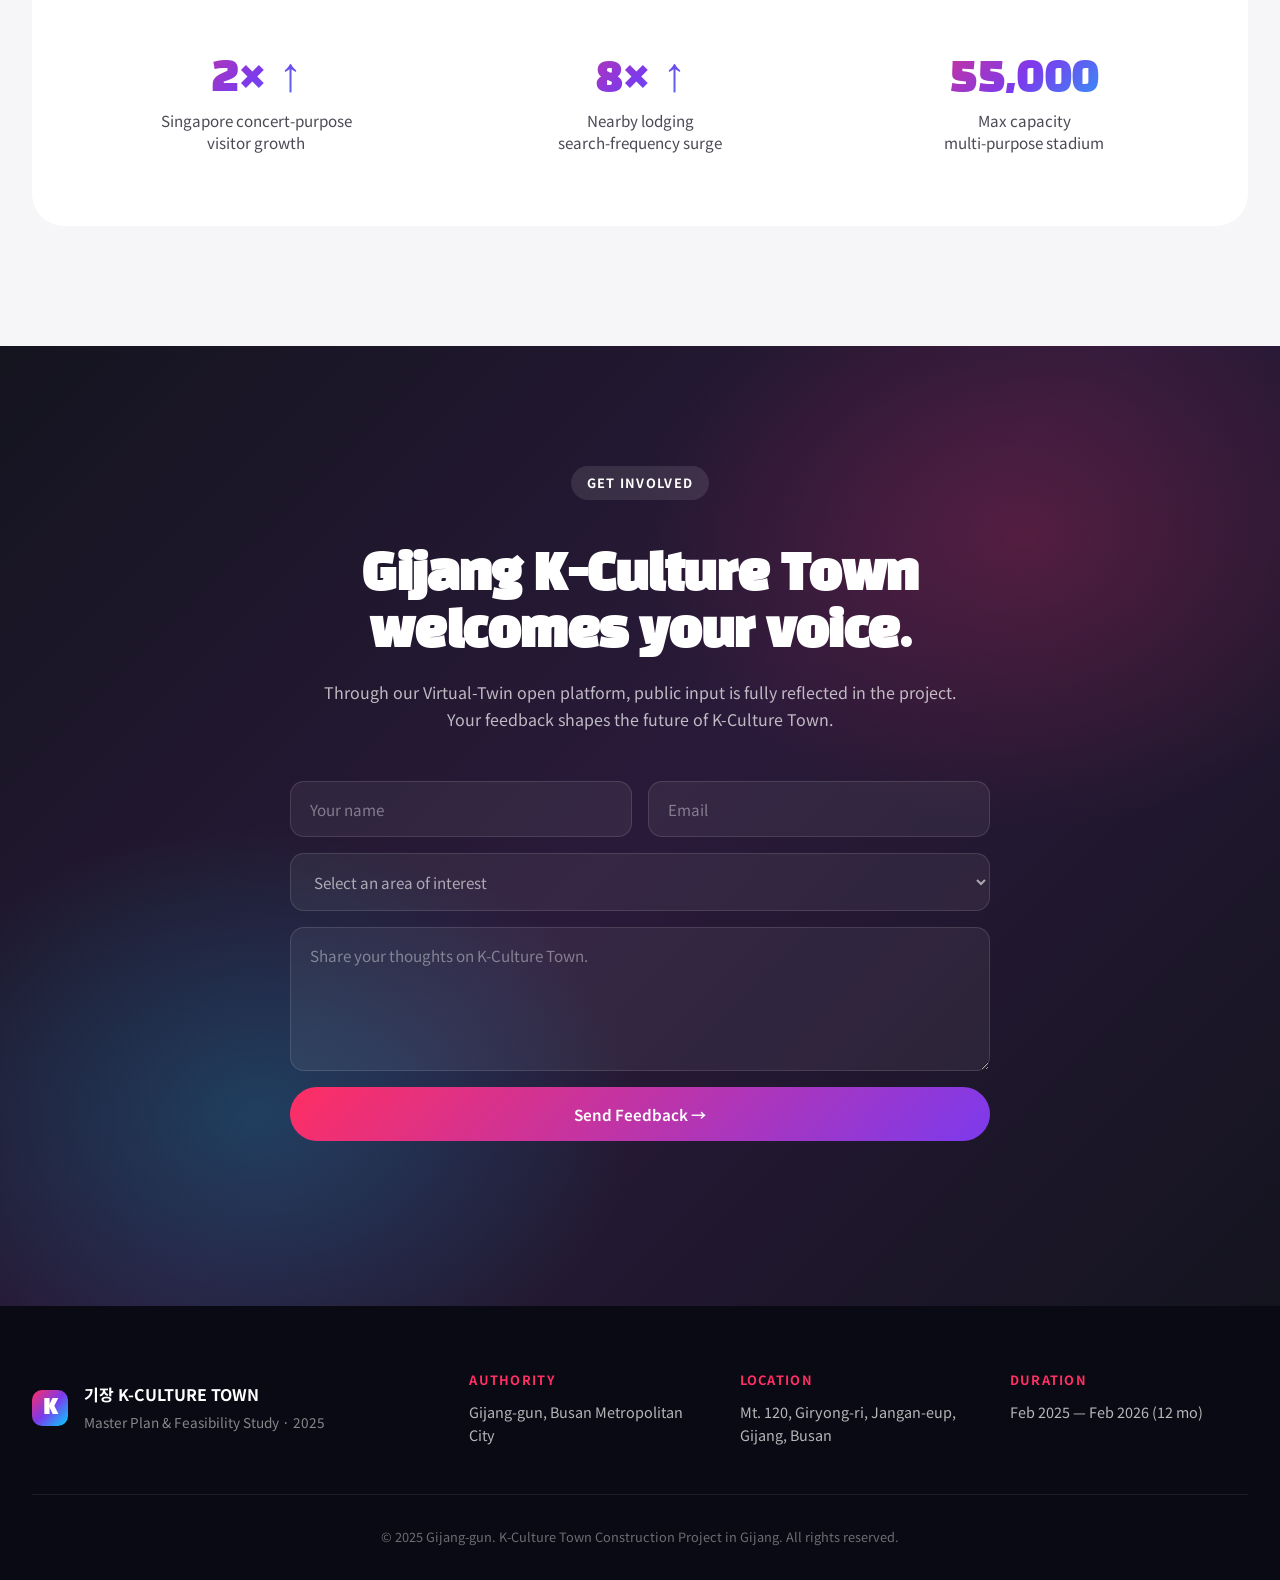
==== commit 61c91dd3: "SEO·접근성·다국어·비주얼 보강 - prefers-reduced-motion 지원 (모션 민감 사용자 대응) - JSON-LD 구조화 데이터 (GovernmentProject +" ====
--- a/index.html
+++ b/index.html
@@ -24,8 +24,47 @@
 <link rel="preconnect" href="https://fonts.gstatic.com" crossorigin />
 <link href="https://fonts.googleapis.com/css2?family=Black+Han+Sans&family=Noto+Sans+KR:wght@300;400;500;700;900&family=Nanum+Pen+Script&display=swap" rel="stylesheet" />
 <link rel="stylesheet" href="styles.css" />
+
+<!-- JSON-LD Structured Data -->
+<script type="application/ld+json">
+{
+  "@context": "https://schema.org",
+  "@graph": [
+    {
+      "@type": "GovernmentProject",
+      "name": "기장 K-Culture Town 조성사업",
+      "alternateName": "K-Culture Town Construction Project in Gijang",
+      "description": "75,000석 K-아레나를 포함한 7개 테마존, 약 1,360,000㎡ 규모의 국내 최대 한류 콤플렉스 조성 프로젝트.",
+      "startDate": "2025-02",
+      "endDate": "2026-02",
+      "agent": {
+        "@type": "GovernmentOrganization",
+        "name": "부산광역시 기장군"
+      },
+      "location": {
+        "@type": "Place",
+        "name": "부산 기장군 장안읍 기룡리 산 120번지 일원",
+        "address": {
+          "@type": "PostalAddress",
+          "addressCountry": "KR",
+          "addressRegion": "부산광역시",
+          "addressLocality": "기장군 장안읍"
+        }
+      }
+    },
+    {
+      "@type": "WebSite",
+      "url": "https://netdiver9.github.io/website_Gijang_K/",
+      "name": "기장 K-Culture Town",
+      "inLanguage": ["ko", "en"]
+    }
+  ]
+}
+</script>
 </head>
 <body>
+<a href="#mainContent" class="skip-link" data-lang="ko">본문 바로가기</a>
+<a href="#mainContent" class="skip-link" data-lang="en">Skip to main content</a>
 
 <!-- ===================== NAV ===================== -->
 <header class="nav">
@@ -35,15 +74,22 @@
       <span class="logo__text">기장 <strong>K-CULTURE TOWN</strong></span>
     </a>
     <nav class="nav__menu" id="navMenu">
-      <a href="#overview">과업개요</a>
-      <a href="#why">왜 기장인가</a>
-      <a href="#zones">핵심시설</a>
-      <a href="#arena">K-아레나</a>
-      <a href="#timeline">추진경위</a>
-      <a href="#contact">문의</a>
+      <a href="#overview"><span data-lang="ko">과업개요</span><span data-lang="en">Overview</span></a>
+      <a href="#why"><span data-lang="ko">왜 기장인가</span><span data-lang="en">Why Gijang</span></a>
+      <a href="#zones"><span data-lang="ko">핵심시설</span><span data-lang="en">Zones</span></a>
+      <a href="#arena"><span data-lang="ko">K-아레나</span><span data-lang="en">K-Arena</span></a>
+      <a href="#timeline"><span data-lang="ko">추진경위</span><span data-lang="en">Timeline</span></a>
+      <a href="#contact"><span data-lang="ko">문의</span><span data-lang="en">Contact</span></a>
     </nav>
-    <button class="nav__cta" onclick="document.querySelector('#contact').scrollIntoView({behavior:'smooth'})">참여하기</button>
-    <button class="nav__toggle" id="navToggle" aria-label="메뉴 열기" aria-expanded="false" aria-controls="navMenu">
+    <button class="lang-switch" id="langSwitch" aria-label="언어 변경 / Change language">
+      <span class="lang-switch__active" id="langKo">KO</span>
+      <span class="lang-switch__sep">/</span>
+      <span id="langEn">EN</span>
+    </button>
+    <button class="nav__cta" onclick="document.querySelector('#contact').scrollIntoView({behavior:'smooth'})">
+      <span data-lang="ko">참여하기</span><span data-lang="en">Get Involved</span>
+    </button>
+    <button class="nav__toggle" id="navToggle" aria-label="메뉴 열기 / Open menu" aria-expanded="false" aria-controls="navMenu">
       <span></span><span></span><span></span>
     </button>
   </div>
@@ -51,34 +97,42 @@
 <div class="nav__backdrop" id="navBackdrop"></div>
 
 <!-- ===================== HERO ===================== -->
+<main id="mainContent">
 <section id="top" class="hero">
   <div class="hero__bg"></div>
+  <div class="hero__photo" aria-hidden="true"></div>
   <div class="hero__grid"></div>
   <div class="hero__content">
-    <p class="hero__handwriting">전 세계가 한국을 주목하는 지금<br/>한국의 문화를 보고 듣고 느낄 수 있는 단 한곳!</p>
+    <p class="hero__handwriting">
+      <span data-lang="ko">전 세계가 한국을 주목하는 지금<br/>한국의 문화를 보고 듣고 느낄 수 있는 단 한곳!</span>
+      <span data-lang="en">As the world watches Korea<br/>The one place to see, hear, and feel K-Culture!</span>
+    </p>
     <div class="hero__date">2025. 11</div>
     <h1 class="hero__title">
-      기장<br/>
+      <span data-lang="ko">기장</span><span data-lang="en">Gijang</span><br/>
       <span class="gradient-text">K-CULTURE TOWN</span>
     </h1>
-    <p class="hero__sub">기본구상 및 타당성조사 용역 · K-Culture Town Construction Project in Gijang</p>
+    <p class="hero__sub">
+      <span data-lang="ko">기본구상 및 타당성조사 용역 · K-Culture Town Construction Project in Gijang</span>
+      <span data-lang="en">Master Plan & Feasibility Study · K-Culture Town Construction Project in Gijang</span>
+    </p>
     <div class="hero__stats">
       <div class="stat">
         <div class="stat__num">1,360,000<span>㎡</span></div>
-        <div class="stat__label">사업 대상지 규모</div>
+        <div class="stat__label"><span data-lang="ko">사업 대상지 규모</span><span data-lang="en">Total Site Area</span></div>
       </div>
       <div class="stat">
-        <div class="stat__num">75,000<span>석</span></div>
-        <div class="stat__label">국내 최대 K-아레나</div>
+        <div class="stat__num">75,000<span data-lang="ko">석</span><span data-lang="en">seats</span></div>
+        <div class="stat__label"><span data-lang="ko">국내 최대 K-아레나</span><span data-lang="en">Korea's Largest K-Arena</span></div>
       </div>
       <div class="stat">
-        <div class="stat__num">3<span>만 명</span></div>
-        <div class="stat__label">예상 방문 수요</div>
+        <div class="stat__num">3<span data-lang="ko">만 명</span><span data-lang="en">0K visitors</span></div>
+        <div class="stat__label"><span data-lang="ko">예상 방문 수요</span><span data-lang="en">Expected Daily Visitors</span></div>
       </div>
     </div>
     <div class="hero__cta">
-      <a href="#why" class="btn btn--primary">프로젝트 자세히 보기</a>
-      <a href="#zones" class="btn btn--ghost">핵심 시설 →</a>
+      <a href="#why" class="btn btn--primary"><span data-lang="ko">프로젝트 자세히 보기</span><span data-lang="en">Explore the Project</span></a>
+      <a href="#zones" class="btn btn--ghost"><span data-lang="ko">핵심 시설 →</span><span data-lang="en">Key Zones →</span></a>
     </div>
   </div>
   <div class="hero__scroll">
@@ -89,35 +143,41 @@
 <!-- ===================== OVERVIEW ===================== -->
 <section id="overview" class="section section--overview">
   <div class="section__head">
-    <span class="eyebrow">Ⅰ. 과업의 개요</span>
-    <h2 class="section__title">국내 최초·최대 규모<br/><span class="accent">한류문화공간 조성</span></h2>
-    <p class="section__desc">한류 문화를 중심으로 독창적인 체험과 기술 융합 콘텐츠를 제공해 글로벌 경쟁력을 강화하고,<br/>세계적인 한류 랜드마크로 자리잡아 국내외 방문객에게 전통 문화와 K-콘텐츠가 어우러진 특별한 경험을 선사합니다.</p>
+    <span class="eyebrow"><span data-lang="ko">Ⅰ. 과업의 개요</span><span data-lang="en">Ⅰ. Project Overview</span></span>
+    <h2 class="section__title">
+      <span data-lang="ko">국내 최초·최대 규모<br/><span class="accent">한류문화공간 조성</span></span>
+      <span data-lang="en">Korea's First & Largest<br/><span class="accent">Hallyu Culture Complex</span></span>
+    </h2>
+    <p class="section__desc">
+      <span data-lang="ko">한류 문화를 중심으로 독창적인 체험과 기술 융합 콘텐츠를 제공해 글로벌 경쟁력을 강화하고,<br/>세계적인 한류 랜드마크로 자리잡아 국내외 방문객에게 전통 문화와 K-콘텐츠가 어우러진 특별한 경험을 선사합니다.</span>
+      <span data-lang="en">Centered on Hallyu (Korean Wave), this project delivers original experiences and tech-fusion content,<br/>establishing a global K-Culture landmark that blends traditional culture with modern K-content.</span>
+    </p>
   </div>
 
   <div class="overview-cards">
     <div class="ov-card">
       <div class="ov-card__icon">📍</div>
-      <h3>사업 위치</h3>
-      <p class="ov-card__big">부산 기장군 장안읍 기룡리</p>
-      <p class="ov-card__small">산 120번지 일원 · 약 1,360,000㎡</p>
+      <h3><span data-lang="ko">사업 위치</span><span data-lang="en">Location</span></h3>
+      <p class="ov-card__big"><span data-lang="ko">부산 기장군 장안읍 기룡리</span><span data-lang="en">Giryong-ri, Jangan-eup, Gijang</span></p>
+      <p class="ov-card__small"><span data-lang="ko">산 120번지 일원 · 약 1,360,000㎡</span><span data-lang="en">Mt. 120 area · approx. 1,360,000㎡</span></p>
     </div>
     <div class="ov-card">
       <div class="ov-card__icon">📅</div>
-      <h3>사업 기간</h3>
+      <h3><span data-lang="ko">사업 기간</span><span data-lang="en">Duration</span></h3>
       <p class="ov-card__big">2025.02 ~ 2026.02</p>
-      <p class="ov-card__small">착수일로부터 12개월</p>
+      <p class="ov-card__small"><span data-lang="ko">착수일로부터 12개월</span><span data-lang="en">12 months from kickoff</span></p>
     </div>
     <div class="ov-card">
       <div class="ov-card__icon">🎯</div>
-      <h3>사업 목적</h3>
-      <p class="ov-card__big">도시정체성 확보 · 지역경제 활성화</p>
-      <p class="ov-card__small">국내 최대규모 한국문화 콤플렉스 조성</p>
+      <h3><span data-lang="ko">사업 목적</span><span data-lang="en">Purpose</span></h3>
+      <p class="ov-card__big"><span data-lang="ko">도시정체성 확보 · 지역경제 활성화</span><span data-lang="en">City Identity · Regional Economy</span></p>
+      <p class="ov-card__small"><span data-lang="ko">국내 최대규모 한국문화 콤플렉스 조성</span><span data-lang="en">Korea's largest K-culture complex</span></p>
     </div>
     <div class="ov-card">
       <div class="ov-card__icon">💰</div>
-      <h3>총사업비</h3>
-      <p class="ov-card__big">약 3,292억원</p>
-      <p class="ov-card__small">변경안 기준 (기존안 대비 55% 수준)</p>
+      <h3><span data-lang="ko">총사업비</span><span data-lang="en">Total Budget</span></h3>
+      <p class="ov-card__big"><span data-lang="ko">약 3,292억원</span><span data-lang="en">approx. KRW 329.2B</span></p>
+      <p class="ov-card__small"><span data-lang="ko">변경안 기준 (기존안 대비 55% 수준)</span><span data-lang="en">Revised plan (55% of original)</span></p>
     </div>
   </div>
 
@@ -125,20 +185,20 @@
     <div class="pillar">
       <div class="pillar__num">01</div>
       <h4>DIGITAL PLATFORM</h4>
-      <p class="pillar__title">디지털 플랫폼 기반의 계획 수립</p>
-      <p class="pillar__desc">복합문화공간의 기획, 설계, 시뮬레이션, 그리고 의사결정까지 디지털 데이터를 기반으로 효율적이고 정확한 계획 추진</p>
+      <p class="pillar__title"><span data-lang="ko">디지털 플랫폼 기반의 계획 수립</span><span data-lang="en">Digital-Platform-Driven Planning</span></p>
+      <p class="pillar__desc"><span data-lang="ko">복합문화공간의 기획, 설계, 시뮬레이션, 그리고 의사결정까지 디지털 데이터를 기반으로 효율적이고 정확한 계획 추진</span><span data-lang="en">Data-driven planning, design, simulation, and decision-making for the cultural complex</span></p>
     </div>
     <div class="pillar">
       <div class="pillar__num">02</div>
       <h4>OPERATION</h4>
-      <p class="pillar__title">지속 가능한 운영 계획 수립</p>
-      <p class="pillar__desc">디지털 기술을 활용한 친환경 공간 계획, 주민의 의사결정 참여, 데이터 개방을 통한 투명성 확보 등 복합문화공간의 지속가능성 강화</p>
+      <p class="pillar__title"><span data-lang="ko">지속 가능한 운영 계획 수립</span><span data-lang="en">Sustainable Operations</span></p>
+      <p class="pillar__desc"><span data-lang="ko">디지털 기술을 활용한 친환경 공간 계획, 주민의 의사결정 참여, 데이터 개방을 통한 투명성 확보 등 복합문화공간의 지속가능성 강화</span><span data-lang="en">Eco-friendly design, citizen participation, and open data for long-term sustainability</span></p>
     </div>
     <div class="pillar">
       <div class="pillar__num">03</div>
       <h4>CO-PROSPERITY</h4>
-      <p class="pillar__title">지역 경제와 상생하는 계획 수립</p>
-      <p class="pillar__desc">데이터 분석을 통해 문화 콘텐츠와 지역산업이 어우러진 복합문화공간 조성 및 운영 계획 수립</p>
+      <p class="pillar__title"><span data-lang="ko">지역 경제와 상생하는 계획 수립</span><span data-lang="en">Co-Prosperity with the Region</span></p>
+      <p class="pillar__desc"><span data-lang="ko">데이터 분석을 통해 문화 콘텐츠와 지역산업이 어우러진 복합문화공간 조성 및 운영 계획 수립</span><span data-lang="en">Data-driven integration of culture content with regional industries</span></p>
     </div>
   </div>
 </section>
@@ -147,63 +207,78 @@
 <section id="why" class="section section--why">
   <div class="section__head">
     <span class="eyebrow">Why Gijang K-Arena</span>
-    <h2 class="section__title">왜 <span class="accent">기장 K-아레나</span>인가?</h2>
+    <h2 class="section__title">
+      <span data-lang="ko">왜 <span class="accent">기장 K-아레나</span>인가?</span>
+      <span data-lang="en">Why <span class="accent">Gijang K-Arena</span>?</span>
+    </h2>
   </div>
 
   <div class="why-grid">
     <div class="why-card why-card--feature">
-      <div class="why-card__tag">K-POP 해외에서 폭발적인 인기</div>
-      <h3>케이팝 데몬 헌터스, G-드래곤, 블랙핑크, 트와이스 등<br/>K-POP의 월드 투어 성공</h3>
-      <p>그러나 국내에는 5만 명 이상 규모의 대형 콘서트장이 부재합니다. 잠실주경기장(리모델링 2031년까지 사용불가), 상암월드컵경기장(축구시즌 대관불가), 고양종합운동장(교통·배후시설 미비) 등 한계가 명확합니다.</p>
+      <div class="why-card__tag"><span data-lang="ko">K-POP 해외에서 폭발적인 인기</span><span data-lang="en">K-POP's Global Explosion</span></div>
+      <h3>
+        <span data-lang="ko">케이팝 데몬 헌터스, G-드래곤, 블랙핑크, 트와이스 등<br/>K-POP의 월드 투어 성공</span>
+        <span data-lang="en">K-Pop Demon Hunters, G-Dragon, BLACKPINK, TWICE<br/>and the success of K-POP world tours</span>
+      </h3>
+      <p>
+        <span data-lang="ko">그러나 국내에는 5만 명 이상 규모의 대형 콘서트장이 부재합니다. 잠실주경기장(리모델링 2031년까지 사용불가), 상암월드컵경기장(축구시즌 대관불가), 고양종합운동장(교통·배후시설 미비) 등 한계가 명확합니다.</span>
+        <span data-lang="en">Yet Korea lacks dedicated 50,000+ seat concert venues. Jamsil Stadium (under renovation until 2031), Sangam (unavailable in football season), and Goyang (poor transit) all fall short.</span>
+      </p>
       <div class="why-card__nums">
-        <div><strong>30조 3천억원</strong><span>전 세계 라이브 음악 티켓 판매액</span></div>
-        <div><strong>1조원 (7위)</strong><span>한국 시장 규모</span></div>
+        <div><strong><span data-lang="ko">30조 3천억원</span><span data-lang="en">USD 23B</span></strong><span><span data-lang="ko">전 세계 라이브 음악 티켓 판매액</span><span data-lang="en">Global live music ticket sales</span></span></div>
+        <div><strong><span data-lang="ko">1조원 (7위)</span><span data-lang="en">USD 0.8B (7th)</span></strong><span><span data-lang="ko">한국 시장 규모</span><span data-lang="en">Korean market size</span></span></div>
       </div>
     </div>
 
     <div class="why-card">
-      <h4>🎤 국내 K-POP 전용 대형 공연장 부재</h4>
-      <p>해외공연선호 추세 / 국내 공연 감소로 중소·대형 기획사 양극화 발생</p>
+      <h4>🎤 <span data-lang="ko">국내 K-POP 전용 대형 공연장 부재</span><span data-lang="en">No dedicated large K-POP venue</span></h4>
+      <p><span data-lang="ko">해외공연선호 추세 / 국내 공연 감소로 중소·대형 기획사 양극화 발생</span><span data-lang="en">Overseas-tour preference shrinks domestic shows, polarizing the industry</span></p>
     </div>
     <div class="why-card">
-      <h4>🌱 친환경 건축 방식</h4>
-      <p>주변 지형을 활용한 친환경 건축으로 탄소배출량과 비용을 획기적으로 감소</p>
+      <h4>🌱 <span data-lang="ko">친환경 건축 방식</span><span data-lang="en">Eco-friendly construction</span></h4>
+      <p><span data-lang="ko">주변 지형을 활용한 친환경 건축으로 탄소배출량과 비용을 획기적으로 감소</span><span data-lang="en">Topography-integrated design dramatically cuts both carbon emissions and cost</span></p>
     </div>
     <div class="why-card">
-      <h4>🎓 K-Culture Town 內 아카데미</h4>
-      <p>공연기획자 양성을 통한 지속가능한 K-POP 생태계 조성</p>
+      <h4>🎓 <span data-lang="ko">K-Culture Town 內 아카데미</span><span data-lang="en">On-site Academy</span></h4>
+      <p><span data-lang="ko">공연기획자 양성을 통한 지속가능한 K-POP 생태계 조성</span><span data-lang="en">Training producers for a sustainable K-POP ecosystem</span></p>
     </div>
     <div class="why-card">
-      <h4>🌏 해외관광객 증가 기여</h4>
-      <p>국내 공연을 통해 해외관광객 증가 및 경제성장에 기여</p>
+      <h4>🌏 <span data-lang="ko">해외관광객 증가 기여</span><span data-lang="en">Boosts inbound tourism</span></h4>
+      <p><span data-lang="ko">국내 공연을 통해 해외관광객 증가 및 경제성장에 기여</span><span data-lang="en">Domestic concerts drive inbound visitors and economic growth</span></p>
     </div>
   </div>
 
   <div class="hub">
     <div class="hub__head">
-      <h3>지역 간 관광자원 연계 <span class="accent">허브 역할</span></h3>
-      <p>해운대와 경주 사이 2시간 이내 거리, 가운데 위치한 기장 K-Culture Town은 두 지역 관광자원을 연결하는 복합 관광클러스터로 확장 가능합니다.</p>
+      <h3>
+        <span data-lang="ko">지역 간 관광자원 연계 <span class="accent">허브 역할</span></span>
+        <span data-lang="en">Regional Tourism <span class="accent">Connection Hub</span></span>
+      </h3>
+      <p>
+        <span data-lang="ko">해운대와 경주 사이 2시간 이내 거리, 가운데 위치한 기장 K-Culture Town은 두 지역 관광자원을 연결하는 복합 관광클러스터로 확장 가능합니다.</span>
+        <span data-lang="en">Located between Haeundae and Gyeongju (within 2 hours), Gijang K-Culture Town links both regions into a single tourism cluster.</span>
+      </p>
     </div>
     <div class="hub__map">
       <div class="map-node map-node--north">
         <div class="map-node__circle"></div>
-        <div class="map-node__label"><strong>경주</strong><span>전통문화</span></div>
+        <div class="map-node__label"><strong><span data-lang="ko">경주</span><span data-lang="en">Gyeongju</span></strong><span><span data-lang="ko">전통문화</span><span data-lang="en">Heritage</span></span></div>
       </div>
       <div class="map-node map-node--center">
         <div class="map-node__circle map-node__circle--main">
           <span>K-Culture<br/>TOWN</span>
         </div>
-        <div class="map-node__label"><strong>기장</strong><span>HUB</span></div>
+        <div class="map-node__label"><strong><span data-lang="ko">기장</span><span data-lang="en">Gijang</span></strong><span>HUB</span></div>
       </div>
       <div class="map-node map-node--south">
         <div class="map-node__circle"></div>
-        <div class="map-node__label"><strong>해운대 / 부산</strong><span>해양·영화</span></div>
+        <div class="map-node__label"><strong><span data-lang="ko">해운대 / 부산</span><span data-lang="en">Haeundae / Busan</span></strong><span><span data-lang="ko">해양·영화</span><span data-lang="en">Coast · Cinema</span></span></div>
       </div>
       <div class="map-line map-line--top">
-        <span>1시간 KTX 이동</span>
+        <span><span data-lang="ko">1시간 KTX 이동</span><span data-lang="en">1 hr by KTX</span></span>
       </div>
       <div class="map-line map-line--bot">
-        <span>40분 소요</span>
+        <span><span data-lang="ko">40분 소요</span><span data-lang="en">40 min</span></span>
       </div>
     </div>
   </div>
@@ -212,101 +287,130 @@
 <!-- ===================== ZONES ===================== -->
 <section id="zones" class="section section--zones">
   <div class="section__head">
-    <span class="eyebrow">Ⅱ. 핵심 시설 구성</span>
-    <h2 class="section__title">7개 테마존으로 구성된<br/><span class="accent">국내 최대 K-CULTURE 콤플렉스</span></h2>
-    <p class="section__desc">K-POP, K-Drama, K-Food, K-Beauty, K-Fashion 등 한류의 모든 것을 한 곳에서 경험할 수 있도록 설계되었습니다.</p>
+    <span class="eyebrow"><span data-lang="ko">Ⅱ. 핵심 시설 구성</span><span data-lang="en">Ⅱ. Key Facilities</span></span>
+    <h2 class="section__title">
+      <span data-lang="ko">7개 테마존으로 구성된<br/><span class="accent">국내 최대 K-CULTURE 콤플렉스</span></span>
+      <span data-lang="en">Seven Themed Zones —<br/><span class="accent">Korea's Largest K-Culture Complex</span></span>
+    </h2>
+    <p class="section__desc">
+      <span data-lang="ko">K-POP, K-Drama, K-Food, K-Beauty, K-Fashion 등 한류의 모든 것을 한 곳에서 경험할 수 있도록 설계되었습니다.</span>
+      <span data-lang="en">Experience every facet of Hallyu — K-POP, K-Drama, K-Food, K-Beauty, K-Fashion — all in one place.</span>
+    </p>
   </div>
 
   <div class="zones">
     <article class="zone zone--main">
       <div class="zone__num">01</div>
-      <div class="zone__icon">🎵</div>
-      <h3>K-아레나 (메인 콘서트홀)</h3>
-      <p>국내 최대 K-컬처 전용 공연시설. 최신 음향·조명·무대 기술과 5만석 이상의 수용 규모로 K-POP 콘서트, 팬미팅, 시상식을 안정적으로 유치합니다.</p>
-      <ul>
-        <li>국내 최대 K-컬처 전용 공연시설</li>
-        <li>최신 음향/조명/무대 기술 및 시스템</li>
-        <li>대규모 팬덤 고려 교통/편의시설 연계</li>
-        <li>공연 관련 소비 증가로 세수 증대</li>
-      </ul>
-      <div class="zone__capacity">최대 75,000석</div>
+      <div>
+        <div class="zone__icon">🎵</div>
+        <h3><span data-lang="ko">K-아레나 (메인 콘서트홀)</span><span data-lang="en">K-Arena (Main Concert Hall)</span></h3>
+        <p><span data-lang="ko">국내 최대 K-컬처 전용 공연시설. 최신 음향·조명·무대 기술과 5만석 이상의 수용 규모로 K-POP 콘서트, 팬미팅, 시상식을 안정적으로 유치합니다.</span><span data-lang="en">Korea's largest K-culture-dedicated venue with cutting-edge sound, lighting, and 50,000+ seating for concerts, fan meets, and award shows.</span></p>
+        <ul>
+          <li><span data-lang="ko">국내 최대 K-컬처 전용 공연시설</span><span data-lang="en">Korea's largest K-culture venue</span></li>
+          <li><span data-lang="ko">최신 음향/조명/무대 기술 및 시스템</span><span data-lang="en">State-of-the-art sound, lighting, stage</span></li>
+          <li><span data-lang="ko">대규모 팬덤 고려 교통/편의시설 연계</span><span data-lang="en">Fandom-scale transit & amenities</span></li>
+          <li><span data-lang="ko">공연 관련 소비 증가로 세수 증대</span><span data-lang="en">Concert-driven tax revenue growth</span></li>
+        </ul>
+        <div class="zone__capacity"><span data-lang="ko">최대 75,000석</span><span data-lang="en">Up to 75,000 seats</span></div>
+      </div>
+      <div class="zone__media">
+        <img loading="lazy" alt="K-Arena concert" src="https://images.unsplash.com/photo-1493225457124-a3eb161ffa5f?w=800&auto=format&fit=crop&q=70" />
+      </div>
     </article>
 
     <article class="zone">
+      <div class="zone__media">
+        <img loading="lazy" alt="K-POP performance" src="https://images.unsplash.com/photo-1571266028243-d220c6a3a8b1?w=600&auto=format&fit=crop&q=70" />
+      </div>
       <div class="zone__num">02</div>
       <div class="zone__icon">🌟</div>
-      <h3>K-POP 문화 컴플렉스 존</h3>
-      <p>약 5만평에 달하는 K-POP 공간. AR/VR 미디어 플랫폼, 아티스트별 POP-UP STORE, 앨범홍보관, 랜덤플레이 댄스광장 조성.</p>
+      <h3><span data-lang="ko">K-POP 문화 컴플렉스 존</span><span data-lang="en">K-POP Culture Complex</span></h3>
+      <p><span data-lang="ko">약 5만평에 달하는 K-POP 공간. AR/VR 미디어 플랫폼, 아티스트별 POP-UP STORE, 앨범홍보관, 랜덤플레이 댄스광장 조성.</span><span data-lang="en">A 165,000m² K-POP zone with AR/VR media, artist pop-ups, album showcases, and a random-play dance plaza.</span></p>
       <ul>
-        <li>글로벌 팬덤 굿즈 플래그십 스토어</li>
-        <li>홀로그램/VR K-POP 콘서트 체험관</li>
-        <li>K-POP 댄스/보컬 체험 스튜디오</li>
-        <li>아이돌 포토존 및 명예의 거리</li>
+        <li><span data-lang="ko">글로벌 팬덤 굿즈 플래그십 스토어</span><span data-lang="en">Global fandom merch flagship</span></li>
+        <li><span data-lang="ko">홀로그램/VR K-POP 콘서트 체험관</span><span data-lang="en">Hologram/VR concert experience</span></li>
+        <li><span data-lang="ko">K-POP 댄스/보컬 체험 스튜디오</span><span data-lang="en">Dance & vocal studios</span></li>
+        <li><span data-lang="ko">아이돌 포토존 및 명예의 거리</span><span data-lang="en">Idol photo zones & walk of fame</span></li>
       </ul>
     </article>
 
     <article class="zone">
+      <div class="zone__media">
+        <img loading="lazy" alt="K-Drama film set" src="https://images.unsplash.com/photo-1489599162946-648dab87f54f?w=600&auto=format&fit=crop&q=70" />
+      </div>
       <div class="zone__num">03</div>
       <div class="zone__icon">🎬</div>
-      <h3>미디어 플랫폼 존</h3>
-      <p>복합 시네마타운 조성을 통해 흥행 영화 및 미디어 산업의 촬영장소를 그대로 구현하여 체험할 수 있는 공간.</p>
+      <h3><span data-lang="ko">미디어 플랫폼 존</span><span data-lang="en">Media Platform Zone</span></h3>
+      <p><span data-lang="ko">복합 시네마타운 조성을 통해 흥행 영화 및 미디어 산업의 촬영장소를 그대로 구현하여 체험할 수 있는 공간.</span><span data-lang="en">A cinema town recreating iconic film and drama sets for immersive visitor experiences.</span></p>
       <ul>
-        <li>K-드라마/영화 체험 전시관</li>
-        <li>특수효과(VFX/SFX) 체험 전시관</li>
-        <li>Virtual Twin 기술 기반 홍보 플랫폼</li>
-        <li>OST 제작 및 녹음 체험 공간</li>
+        <li><span data-lang="ko">K-드라마/영화 체험 전시관</span><span data-lang="en">K-drama / film experience hall</span></li>
+        <li><span data-lang="ko">특수효과(VFX/SFX) 체험 전시관</span><span data-lang="en">VFX / SFX experience hall</span></li>
+        <li><span data-lang="ko">Virtual Twin 기술 기반 홍보 플랫폼</span><span data-lang="en">Virtual-Twin promotion platform</span></li>
+        <li><span data-lang="ko">OST 제작 및 녹음 체험 공간</span><span data-lang="en">OST production studio</span></li>
       </ul>
     </article>
 
     <article class="zone">
+      <div class="zone__media">
+        <img loading="lazy" alt="Academy library" src="https://images.unsplash.com/photo-1523580494863-6f3031224c94?w=600&auto=format&fit=crop&q=70" />
+      </div>
       <div class="zone__num">04</div>
       <div class="zone__icon">📚</div>
-      <h3>K-CULTURE 아카데미</h3>
-      <p>한국문화의 미래에 대한 연구 및 교육하는 복합 스튜디오와 창작 지원 공유 오피스를 마련하여 글로벌 인재 양성.</p>
+      <h3><span data-lang="ko">K-CULTURE 아카데미</span><span data-lang="en">K-Culture Academy</span></h3>
+      <p><span data-lang="ko">한국문화의 미래에 대한 연구 및 교육하는 복합 스튜디오와 창작 지원 공유 오피스를 마련하여 글로벌 인재 양성.</span><span data-lang="en">Multi-purpose studios and creator co-working spaces nurturing global talent in Korean culture.</span></p>
       <ul>
-        <li>엔터테인먼트 교육 및 인재 양성</li>
-        <li>지역 문화 예술 연계 프로그램</li>
-        <li>K-Medical & 웰니스 전문 교육</li>
-        <li>전통문화 및 도예촌 연계 프로그램</li>
+        <li><span data-lang="ko">엔터테인먼트 교육 및 인재 양성</span><span data-lang="en">Entertainment education & talent</span></li>
+        <li><span data-lang="ko">지역 문화 예술 연계 프로그램</span><span data-lang="en">Regional arts programs</span></li>
+        <li><span data-lang="ko">K-Medical & 웰니스 전문 교육</span><span data-lang="en">K-Medical & wellness training</span></li>
+        <li><span data-lang="ko">전통문화 및 도예촌 연계 프로그램</span><span data-lang="en">Heritage & ceramics village link</span></li>
       </ul>
     </article>
 
     <article class="zone">
+      <div class="zone__media">
+        <img loading="lazy" alt="Korean cuisine" src="https://images.unsplash.com/photo-1583187773574-7c7e7d7b1f50?w=600&auto=format&fit=crop&q=70" />
+      </div>
       <div class="zone__num">05</div>
       <div class="zone__icon">🍱</div>
-      <h3>K-FOOD 존</h3>
-      <p>OTT, 드라마, 예능에 나오는 음식들을 직접 맛볼 수 있는 음식문화거리. 다양한 식음료를 해결할 수 있는 공간.</p>
+      <h3><span data-lang="ko">K-FOOD 존</span><span data-lang="en">K-FOOD Zone</span></h3>
+      <p><span data-lang="ko">OTT, 드라마, 예능에 나오는 음식들을 직접 맛볼 수 있는 음식문화거리. 다양한 식음료를 해결할 수 있는 공간.</span><span data-lang="en">A culinary street featuring dishes from OTT shows, dramas, and variety programs.</span></p>
       <ul>
-        <li>한식 쿠킹 클래스 상설 운영</li>
-        <li>한식 전문점 및 길거리 음식 판매점</li>
-        <li>Theme Food 개발 및 적용</li>
-        <li>지역 특산물 활용 미식 체험 프로그램</li>
+        <li><span data-lang="ko">한식 쿠킹 클래스 상설 운영</span><span data-lang="en">Permanent Korean cooking classes</span></li>
+        <li><span data-lang="ko">한식 전문점 및 길거리 음식 판매점</span><span data-lang="en">Korean restaurants & street food</span></li>
+        <li><span data-lang="ko">Theme Food 개발 및 적용</span><span data-lang="en">Themed-food development</span></li>
+        <li><span data-lang="ko">지역 특산물 활용 미식 체험 프로그램</span><span data-lang="en">Regional specialty tasting tours</span></li>
       </ul>
     </article>
 
     <article class="zone">
+      <div class="zone__media">
+        <img loading="lazy" alt="Korean fashion shopping" src="https://images.unsplash.com/photo-1483985988355-763728e1935b?w=600&auto=format&fit=crop&q=70" />
+      </div>
       <div class="zone__num">06</div>
       <div class="zone__icon">🛍️</div>
-      <h3>쇼핑 스트리트</h3>
-      <p>기프트샵, 소품샵 등 다양한 K-문화에 관한 상품들을 구매하는 장소. 드라마 속 주인공 의상대여, 아이돌 화장&메이크업 체험 등 다양한 복장 체험 공간.</p>
+      <h3><span data-lang="ko">쇼핑 스트리트</span><span data-lang="en">Shopping Street</span></h3>
+      <p><span data-lang="ko">기프트샵, 소품샵 등 다양한 K-문화에 관한 상품들을 구매하는 장소. 드라마 속 주인공 의상대여, 아이돌 화장&메이크업 체험 등 다양한 복장 체험 공간.</span><span data-lang="en">Gift shops, prop stores, drama-costume rentals, and idol-style makeup experiences.</span></p>
       <ul>
-        <li>K-Fashion & K-Beauty 체험관</li>
-        <li>한복/생활한복 의류 체험</li>
-        <li>전통음식 식당 운영</li>
-        <li>스마트홈 한국 라이프 체험</li>
+        <li><span data-lang="ko">K-Fashion & K-Beauty 체험관</span><span data-lang="en">K-Fashion & K-Beauty experience</span></li>
+        <li><span data-lang="ko">한복/생활한복 의류 체험</span><span data-lang="en">Hanbok / modern-hanbok try-on</span></li>
+        <li><span data-lang="ko">전통음식 식당 운영</span><span data-lang="en">Traditional food restaurants</span></li>
+        <li><span data-lang="ko">스마트홈 한국 라이프 체험</span><span data-lang="en">Smart-home Korean lifestyle</span></li>
       </ul>
     </article>
 
     <article class="zone">
+      <div class="zone__media">
+        <img loading="lazy" alt="Hanok village" src="https://images.unsplash.com/photo-1543165796-5426273eaab3?w=600&auto=format&fit=crop&q=70" />
+      </div>
       <div class="zone__num">07</div>
       <div class="zone__icon">🏨</div>
-      <h3>숙박시설 (K-Hill Village)</h3>
-      <p>한옥마을, OTT나 드라마에 나오는 주거공간을 모티브로 하는 테마형 숙박시설, 리조트 등 조성.</p>
+      <h3><span data-lang="ko">숙박시설 (K-Hill Village)</span><span data-lang="en">Lodging (K-Hill Village)</span></h3>
+      <p><span data-lang="ko">한옥마을, OTT나 드라마에 나오는 주거공간을 모티브로 하는 테마형 숙박시설, 리조트 등 조성.</span><span data-lang="en">Themed lodging and resorts inspired by hanok villages and on-screen Korean homes.</span></p>
       <ul>
-        <li>체류형 K-컬처타운 연계 숙박</li>
-        <li>웰니스 & K-Medical 연계 숙박</li>
-        <li>'탄소 제로' 콘셉트의 숙박시설</li>
-        <li>대규모 팬덤 맞춤형 숙박 지원 시스템</li>
+        <li><span data-lang="ko">체류형 K-컬처타운 연계 숙박</span><span data-lang="en">Stay-and-tour integrated lodging</span></li>
+        <li><span data-lang="ko">웰니스 & K-Medical 연계 숙박</span><span data-lang="en">Wellness & K-Medical lodging</span></li>
+        <li><span data-lang="ko">'탄소 제로' 콘셉트의 숙박시설</span><span data-lang="en">'Carbon Zero' concept lodging</span></li>
+        <li><span data-lang="ko">대규모 팬덤 맞춤형 숙박 지원 시스템</span><span data-lang="en">Fandom-scale lodging support</span></li>
       </ul>
     </article>
   </div>
@@ -316,32 +420,38 @@
 <section id="arena" class="section section--arena">
   <div class="arena__bg"></div>
   <div class="section__head section__head--light">
-    <span class="eyebrow">Ⅲ. K-아레나 구상안</span>
-    <h2 class="section__title">친환경 콘셉트의<br/><span class="accent-light">기장 K-아레나</span></h2>
-    <p class="section__desc section__desc--light">절토 최소화로 건축비 절감 및 에너지 사용 절감 / 산림훼손 및 환경파괴 최소화</p>
+    <span class="eyebrow"><span data-lang="ko">Ⅲ. K-아레나 구상안</span><span data-lang="en">Ⅲ. K-Arena Concept</span></span>
+    <h2 class="section__title">
+      <span data-lang="ko">친환경 콘셉트의<br/><span class="accent-light">기장 K-아레나</span></span>
+      <span data-lang="en">Eco-Friendly<br/><span class="accent-light">Gijang K-Arena</span></span>
+    </h2>
+    <p class="section__desc section__desc--light">
+      <span data-lang="ko">절토 최소화로 건축비 절감 및 에너지 사용 절감 / 산림훼손 및 환경파괴 최소화</span>
+      <span data-lang="en">Minimal earthwork cuts both construction cost and energy use, while preserving forest and ecology.</span>
+    </p>
   </div>
 
   <div class="arena-compare">
     <div class="arena-card">
-      <div class="arena-card__tag">기장 K-아레나 1안</div>
-      <h3>대규모 글로벌 공연장</h3>
+      <div class="arena-card__tag"><span data-lang="ko">기장 K-아레나 1안</span><span data-lang="en">K-Arena Option 1</span></div>
+      <h3><span data-lang="ko">대규모 글로벌 공연장</span><span data-lang="en">Large-scale Global Venue</span></h3>
       <div class="arena-card__specs">
-        <div><span>건축면적</span><strong>약 63,000㎡</strong></div>
-        <div><span>객석수</span><strong>약 75,000석</strong></div>
-        <div><span>연면적</span><strong>28,172㎡</strong></div>
-        <div><span>공사비</span><strong class="hot">약 1,700억원</strong></div>
-        <div><span>층수</span><strong>지하1층 ~ 지상6층</strong></div>
+        <div><span><span data-lang="ko">건축면적</span><span data-lang="en">Building Area</span></span><strong><span data-lang="ko">약 63,000㎡</span><span data-lang="en">approx. 63,000㎡</span></strong></div>
+        <div><span><span data-lang="ko">객석수</span><span data-lang="en">Seats</span></span><strong><span data-lang="ko">약 75,000석</span><span data-lang="en">approx. 75,000</span></strong></div>
+        <div><span><span data-lang="ko">연면적</span><span data-lang="en">Gross Floor</span></span><strong>28,172㎡</strong></div>
+        <div><span><span data-lang="ko">공사비</span><span data-lang="en">Cost</span></span><strong class="hot"><span data-lang="ko">약 1,700억원</span><span data-lang="en">~KRW 170B</span></strong></div>
+        <div><span><span data-lang="ko">층수</span><span data-lang="en">Floors</span></span><strong><span data-lang="ko">지하1층 ~ 지상6층</span><span data-lang="en">B1 to 6F</span></strong></div>
       </div>
     </div>
     <div class="arena-card arena-card--featured">
-      <div class="arena-card__tag arena-card__tag--gold">기장 K-아레나 2안 (변경안)</div>
-      <h3>친환경 집중형 공연장</h3>
+      <div class="arena-card__tag arena-card__tag--gold"><span data-lang="ko">기장 K-아레나 2안 (변경안)</span><span data-lang="en">K-Arena Option 2 (Revised)</span></div>
+      <h3><span data-lang="ko">친환경 집중형 공연장</span><span data-lang="en">Eco-Focused Venue</span></h3>
       <div class="arena-card__specs">
-        <div><span>건축면적</span><strong>약 52,000㎡</strong></div>
-        <div><span>객석수</span><strong>약 55,000석</strong></div>
-        <div><span>연면적</span><strong>20,137㎡</strong></div>
-        <div><span>공사비</span><strong class="hot">약 1,250억원</strong></div>
-        <div><span>층수</span><strong>지하1층 ~ 지상6층</strong></div>
+        <div><span><span data-lang="ko">건축면적</span><span data-lang="en">Building Area</span></span><strong><span data-lang="ko">약 52,000㎡</span><span data-lang="en">approx. 52,000㎡</span></strong></div>
+        <div><span><span data-lang="ko">객석수</span><span data-lang="en">Seats</span></span><strong><span data-lang="ko">약 55,000석</span><span data-lang="en">approx. 55,000</span></strong></div>
+        <div><span><span data-lang="ko">연면적</span><span data-lang="en">Gross Floor</span></span><strong>20,137㎡</strong></div>
+        <div><span><span data-lang="ko">공사비</span><span data-lang="en">Cost</span></span><strong class="hot"><span data-lang="ko">약 1,250억원</span><span data-lang="en">~KRW 125B</span></strong></div>
+        <div><span><span data-lang="ko">층수</span><span data-lang="en">Floors</span></span><strong><span data-lang="ko">지하1층 ~ 지상6층</span><span data-lang="en">B1 to 6F</span></strong></div>
       </div>
     </div>
   </div>
@@ -349,6 +459,7 @@
   <div class="arena-rendering">
     <div class="rendering-frame">
       <div class="rendering-stage">
+        <div class="rendering-photo" style="background-image:url('https://images.unsplash.com/photo-1540039155733-5bb30b53aa14?w=1600&auto=format&fit=crop&q=70');" aria-hidden="true"></div>
         <div class="rendering-light light--1"></div>
         <div class="rendering-light light--2"></div>
         <div class="rendering-light light--3"></div>
@@ -362,8 +473,8 @@
         </div>
       </div>
       <div class="rendering-caption">
-        <strong>기장 K-아레나 조감도(예시)</strong>
-        <span>지하1층 ~ 지상6층 · 약 50m 높이 · 타원형 그린 돔</span>
+        <strong><span data-lang="ko">기장 K-아레나 조감도(예시)</span><span data-lang="en">Gijang K-Arena Concept (Example)</span></strong>
+        <span><span data-lang="ko">지하1층 ~ 지상6층 · 약 50m 높이 · 타원형 그린 돔</span><span data-lang="en">B1–6F · approx. 50m tall · oval green dome</span></span>
       </div>
     </div>
   </div>
@@ -372,9 +483,15 @@
 <!-- ===================== TIMELINE ===================== -->
 <section id="timeline" class="section section--timeline">
   <div class="section__head">
-    <span class="eyebrow">Ⅳ. 추진경위</span>
-    <h2 class="section__title">17년의 여정,<br/><span class="accent">현재 진행형</span></h2>
-    <p class="section__desc">2007년 동해안권 광역관광개발계획 선도사업 선정부터 현재까지의 추진 경위</p>
+    <span class="eyebrow"><span data-lang="ko">Ⅳ. 추진경위</span><span data-lang="en">Ⅳ. Project Timeline</span></span>
+    <h2 class="section__title">
+      <span data-lang="ko">17년의 여정,<br/><span class="accent">현재 진행형</span></span>
+      <span data-lang="en">17 Years in the Making —<br/><span class="accent">Still Going</span></span>
+    </h2>
+    <p class="section__desc">
+      <span data-lang="ko">2007년 동해안권 광역관광개발계획 선도사업 선정부터 현재까지의 추진 경위</span>
+      <span data-lang="en">From the 2007 East-Coast Tourism Plan designation to the present.</span>
+    </p>
   </div>
 
   <div class="timeline">
@@ -383,72 +500,72 @@
       <div class="timeline__dot"></div>
       <div class="timeline__date">2007.12</div>
       <div class="timeline__content">
-        <h4>동해안권 광역관광개발계획 선도사업 선정</h4>
-        <p>문화체육관광부</p>
+        <h4><span data-lang="ko">동해안권 광역관광개발계획 선도사업 선정</span><span data-lang="en">Selected as East-Coast Tourism Lead Project</span></h4>
+        <p><span data-lang="ko">문화체육관광부</span><span data-lang="en">Ministry of Culture, Sports & Tourism</span></p>
       </div>
     </div>
     <div class="timeline__item">
       <div class="timeline__dot"></div>
       <div class="timeline__date">2009.12</div>
       <div class="timeline__content">
-        <h4>도예촌 관광지 지정 및 조성계획 승인</h4>
-        <p>고시 제2009-521호</p>
+        <h4><span data-lang="ko">도예촌 관광지 지정 및 조성계획 승인</span><span data-lang="en">Ceramic Village tourism designation approved</span></h4>
+        <p><span data-lang="ko">고시 제2009-521호</span><span data-lang="en">Notice No. 2009-521</span></p>
       </div>
     </div>
     <div class="timeline__item">
       <div class="timeline__dot"></div>
       <div class="timeline__date">2015.06</div>
       <div class="timeline__content">
-        <h4>글로벌영상인프라건립사업 업무협약</h4>
-        <p>문체부, 부산시, 기장군, 영진위</p>
+        <h4><span data-lang="ko">글로벌영상인프라건립사업 업무협약</span><span data-lang="en">Global Film Infrastructure MOU signed</span></h4>
+        <p><span data-lang="ko">문체부, 부산시, 기장군, 영진위</span><span data-lang="en">MCST, Busan, Gijang, KOFIC</span></p>
       </div>
     </div>
     <div class="timeline__item">
       <div class="timeline__dot"></div>
       <div class="timeline__date">2018.08</div>
       <div class="timeline__content">
-        <h4>관광지 조성계획 변경 승인 및 도시관리계획 결정</h4>
-        <p>지형도면 고시, 실시계획 인가</p>
+        <h4><span data-lang="ko">관광지 조성계획 변경 승인 및 도시관리계획 결정</span><span data-lang="en">Tourism plan revision & urban-management decision</span></h4>
+        <p><span data-lang="ko">지형도면 고시, 실시계획 인가</span><span data-lang="en">Topographic notice & implementation approval</span></p>
       </div>
     </div>
     <div class="timeline__item">
       <div class="timeline__dot"></div>
       <div class="timeline__date">2025.02</div>
       <div class="timeline__content">
-        <h4>본 용역 계약 및 착수보고</h4>
-        <p>본과업 시작</p>
+        <h4><span data-lang="ko">본 용역 계약 및 착수보고</span><span data-lang="en">Service contract & kickoff report</span></h4>
+        <p><span data-lang="ko">본과업 시작</span><span data-lang="en">Project commencement</span></p>
       </div>
     </div>
     <div class="timeline__item">
       <div class="timeline__dot"></div>
       <div class="timeline__date">2025.03</div>
       <div class="timeline__content">
-        <h4>본 용역 전문자문위원 선정 (총 9인)</h4>
-        <p>문화콘텐츠·관광·경제학·조경환경·문화예술·연출 등</p>
+        <h4><span data-lang="ko">본 용역 전문자문위원 선정 (총 9인)</span><span data-lang="en">9-member expert advisory committee formed</span></h4>
+        <p><span data-lang="ko">문화콘텐츠·관광·경제학·조경환경·문화예술·연출 등</span><span data-lang="en">Culture, tourism, economics, landscape, arts, direction</span></p>
       </div>
     </div>
     <div class="timeline__item">
       <div class="timeline__dot"></div>
       <div class="timeline__date">2025.06</div>
       <div class="timeline__content">
-        <h4>기본구상(안) 작성</h4>
-        <p>전문가 자문 반영</p>
+        <h4><span data-lang="ko">기본구상(안) 작성</span><span data-lang="en">Master plan draft completed</span></h4>
+        <p><span data-lang="ko">전문가 자문 반영</span><span data-lang="en">Expert advisory feedback incorporated</span></p>
       </div>
     </div>
     <div class="timeline__item">
       <div class="timeline__dot"></div>
       <div class="timeline__date">2025.09</div>
       <div class="timeline__content">
-        <h4>개방형 플랫폼 구축 및 오픈</h4>
-        <p>버추얼 트윈 기반 시민 참여 플랫폼</p>
+        <h4><span data-lang="ko">개방형 플랫폼 구축 및 오픈</span><span data-lang="en">Open citizen platform launched</span></h4>
+        <p><span data-lang="ko">버추얼 트윈 기반 시민 참여 플랫폼</span><span data-lang="en">Virtual-Twin citizen participation platform</span></p>
       </div>
     </div>
     <div class="timeline__item timeline__item--current">
       <div class="timeline__dot timeline__dot--current"></div>
       <div class="timeline__date">2025.11</div>
       <div class="timeline__content">
-        <h4>기본구상 및 사업비 비교(안) 작성 <span class="badge-current">현 단계</span></h4>
-        <p>사업의 안정성·속도·재무 건전성 확보를 위한 변경안 도출</p>
+        <h4><span data-lang="ko">기본구상 및 사업비 비교(안) 작성</span><span data-lang="en">Master plan & cost comparison drafted</span> <span class="badge-current"><span data-lang="ko">현 단계</span><span data-lang="en">Current</span></span></h4>
+        <p><span data-lang="ko">사업의 안정성·속도·재무 건전성 확보를 위한 변경안 도출</span><span data-lang="en">Revised plan for stability, speed, and financial soundness</span></p>
       </div>
     </div>
   </div>
@@ -457,42 +574,45 @@
 <!-- ===================== EFFECT ===================== -->
 <section class="section section--effect">
   <div class="section__head">
-    <span class="eyebrow">기대 효과</span>
-    <h2 class="section__title">대형 공연장의 <span class="accent">경제적 효과</span></h2>
+    <span class="eyebrow"><span data-lang="ko">기대 효과</span><span data-lang="en">Expected Impact</span></span>
+    <h2 class="section__title">
+      <span data-lang="ko">대형 공연장의 <span class="accent">경제적 효과</span></span>
+      <span data-lang="en">Economic Impact <span class="accent">of a Mega-Venue</span></span>
+    </h2>
   </div>
 
   <div class="effect-grid">
     <div class="effect-card">
       <div class="effect-card__num">01</div>
-      <h3>생산 및 고용유발</h3>
-      <p>공연장 건설과 운영은 다양한 산업 분야에서 생산을 증대시키고 직접 및 간접적인 고용을 창출.</p>
+      <h3><span data-lang="ko">생산 및 고용유발</span><span data-lang="en">Production & Jobs</span></h3>
+      <p><span data-lang="ko">공연장 건설과 운영은 다양한 산업 분야에서 생산을 증대시키고 직접 및 간접적인 고용을 창출.</span><span data-lang="en">Construction and operations boost production across industries and create direct & indirect jobs.</span></p>
     </div>
     <div class="effect-card">
       <div class="effect-card__num">02</div>
-      <h3>관광 산업 활성화</h3>
-      <p>국내외 유명 스타들의 공연은 콘서트 관광을 유발하여 숙박, 식음료, 교통, 쇼핑 등 지역 관광 산업에 활력을 불어 넣음.</p>
+      <h3><span data-lang="ko">관광 산업 활성화</span><span data-lang="en">Tourism Activation</span></h3>
+      <p><span data-lang="ko">국내외 유명 스타들의 공연은 콘서트 관광을 유발하여 숙박, 식음료, 교통, 쇼핑 등 지역 관광 산업에 활력을 불어 넣음.</span><span data-lang="en">Star concerts drive concert-tourism — energizing lodging, F&B, transit, and shopping.</span></p>
     </div>
     <div class="effect-card">
       <div class="effect-card__num">03</div>
-      <h3>부가가치 창출 및 세수 증대</h3>
-      <p>문화예술 산업은 높은 부가가치율을 가지며, 공연 관련 소비 증가는 티켓·상품 판매를 통해 세수 증가로 이어짐.</p>
+      <h3><span data-lang="ko">부가가치 창출 및 세수 증대</span><span data-lang="en">Value-Add & Tax Revenue</span></h3>
+      <p><span data-lang="ko">문화예술 산업은 높은 부가가치율을 가지며, 공연 관련 소비 증가는 티켓·상품 판매를 통해 세수 증가로 이어짐.</span><span data-lang="en">High value-added in arts; concert spending grows tax revenue through tickets and merch.</span></p>
     </div>
   </div>
 
   <div class="benchmark">
-    <h3>해외 사례 — 싱가포르 National Stadium</h3>
+    <h3><span data-lang="ko">해외 사례 — 싱가포르 National Stadium</span><span data-lang="en">Benchmark — Singapore National Stadium</span></h3>
     <div class="benchmark__row">
       <div class="bm">
-        <div class="bm__num">2배 ↑</div>
-        <div class="bm__txt">싱가포르 공연 목적<br/>방문객 증가</div>
+        <div class="bm__num"><span data-lang="ko">2배 ↑</span><span data-lang="en">2× ↑</span></div>
+        <div class="bm__txt"><span data-lang="ko">싱가포르 공연 목적<br/>방문객 증가</span><span data-lang="en">Singapore concert-purpose<br/>visitor growth</span></div>
       </div>
       <div class="bm">
-        <div class="bm__num">8배 ↑</div>
-        <div class="bm__txt">인근 숙박시설<br/>검색빈도 증가</div>
+        <div class="bm__num"><span data-lang="ko">8배 ↑</span><span data-lang="en">8× ↑</span></div>
+        <div class="bm__txt"><span data-lang="ko">인근 숙박시설<br/>검색빈도 증가</span><span data-lang="en">Nearby lodging<br/>search-frequency surge</span></div>
       </div>
       <div class="bm">
-        <div class="bm__num">55,000명</div>
-        <div class="bm__txt">최대 수용 인원<br/>다목적 스타디움</div>
+        <div class="bm__num"><span data-lang="ko">55,000명</span><span data-lang="en">55,000</span></div>
+        <div class="bm__txt"><span data-lang="ko">최대 수용 인원<br/>다목적 스타디움</span><span data-lang="en">Max capacity<br/>multi-purpose stadium</span></div>
       </div>
     </div>
   </div>
@@ -502,31 +622,38 @@
 <section id="contact" class="section section--contact">
   <div class="contact__inner">
     <span class="eyebrow eyebrow--light">Get Involved</span>
-    <h2 class="contact__title">기장 K-Culture Town,<br/>여러분의 의견을 기다립니다.</h2>
-    <p class="contact__desc">버추얼 트윈 기반 개방형 플랫폼을 통해 주민 의견을 충분히 반영하여 사업을 추진합니다.<br/>의견을 남겨주시면 K-Culture Town의 미래에 반영됩니다.</p>
+    <h2 class="contact__title">
+      <span data-lang="ko">기장 K-Culture Town,<br/>여러분의 의견을 기다립니다.</span>
+      <span data-lang="en">Gijang K-Culture Town<br/>welcomes your voice.</span>
+    </h2>
+    <p class="contact__desc">
+      <span data-lang="ko">버추얼 트윈 기반 개방형 플랫폼을 통해 주민 의견을 충분히 반영하여 사업을 추진합니다.<br/>의견을 남겨주시면 K-Culture Town의 미래에 반영됩니다.</span>
+      <span data-lang="en">Through our Virtual-Twin open platform, public input is fully reflected in the project.<br/>Your feedback shapes the future of K-Culture Town.</span>
+    </p>
 
     <form class="contact__form" id="contactForm" action="https://formspree.io/f/xgorwywd" method="POST">
       <div class="form-row">
-        <input type="text" name="name" placeholder="성함" required />
-        <input type="email" name="email" placeholder="이메일" required />
+        <input type="text" name="name" data-placeholder-ko="성함" data-placeholder-en="Your name" placeholder="성함" required />
+        <input type="email" name="email" data-placeholder-ko="이메일" data-placeholder-en="Email" placeholder="이메일" required />
       </div>
       <select name="interest" required>
-        <option value="">관심 분야를 선택해 주세요</option>
-        <option>K-아레나 / 공연</option>
-        <option>K-POP 문화 컴플렉스</option>
-        <option>미디어 플랫폼 / 영상</option>
-        <option>K-CULTURE 아카데미</option>
-        <option>K-FOOD / 쇼핑</option>
-        <option>숙박 / 관광</option>
-        <option>민간 투자 문의</option>
+        <option value="" data-ko="관심 분야를 선택해 주세요" data-en="Select an area of interest">관심 분야를 선택해 주세요</option>
+        <option data-ko="K-아레나 / 공연" data-en="K-Arena / Performance">K-아레나 / 공연</option>
+        <option data-ko="K-POP 문화 컴플렉스" data-en="K-POP Culture Complex">K-POP 문화 컴플렉스</option>
+        <option data-ko="미디어 플랫폼 / 영상" data-en="Media Platform / Film">미디어 플랫폼 / 영상</option>
+        <option data-ko="K-CULTURE 아카데미" data-en="K-Culture Academy">K-CULTURE 아카데미</option>
+        <option data-ko="K-FOOD / 쇼핑" data-en="K-FOOD / Shopping">K-FOOD / 쇼핑</option>
+        <option data-ko="숙박 / 관광" data-en="Lodging / Tourism">숙박 / 관광</option>
+        <option data-ko="민간 투자 문의" data-en="Private Investment">민간 투자 문의</option>
       </select>
-      <textarea name="message" placeholder="K-Culture Town에 대한 의견을 남겨주세요." rows="5" required></textarea>
+      <textarea name="message" data-placeholder-ko="K-Culture Town에 대한 의견을 남겨주세요." data-placeholder-en="Share your thoughts on K-Culture Town." placeholder="K-Culture Town에 대한 의견을 남겨주세요." rows="5" required></textarea>
       <input type="hidden" name="_subject" value="기장 K-Culture Town 사이트 의견 접수" />
-      <button type="submit" class="btn btn--primary btn--full">의견 보내기 →</button>
+      <button type="submit" class="btn btn--primary btn--full"><span data-lang="ko">의견 보내기 →</span><span data-lang="en">Send Feedback →</span></button>
       <p class="form-status" id="formStatus" aria-live="polite"></p>
     </form>
   </div>
 </section>
+</main>
 
 <!-- ===================== FOOTER ===================== -->
 <footer class="footer">
@@ -535,21 +662,21 @@
       <span class="logo__mark">K</span>
       <div>
         <strong>기장 K-CULTURE TOWN</strong>
-        <p>기본구상 및 타당성조사 용역 · 2025</p>
+        <p><span data-lang="ko">기본구상 및 타당성조사 용역 · 2025</span><span data-lang="en">Master Plan & Feasibility Study · 2025</span></p>
       </div>
     </div>
     <div class="footer__links">
       <div>
-        <h5>주관기관</h5>
-        <p>부산광역시 기장군</p>
+        <h5><span data-lang="ko">주관기관</span><span data-lang="en">Authority</span></h5>
+        <p><span data-lang="ko">부산광역시 기장군</span><span data-lang="en">Gijang-gun, Busan Metropolitan City</span></p>
       </div>
       <div>
-        <h5>사업위치</h5>
-        <p>부산 기장군 장안읍 기룡리 산 120번지 일원</p>
+        <h5><span data-lang="ko">사업위치</span><span data-lang="en">Location</span></h5>
+        <p><span data-lang="ko">부산 기장군 장안읍 기룡리 산 120번지 일원</span><span data-lang="en">Mt. 120, Giryong-ri, Jangan-eup, Gijang, Busan</span></p>
       </div>
       <div>
-        <h5>사업기간</h5>
-        <p>2025.02 — 2026.02 (12개월)</p>
+        <h5><span data-lang="ko">사업기간</span><span data-lang="en">Duration</span></h5>
+        <p><span data-lang="ko">2025.02 — 2026.02 (12개월)</span><span data-lang="en">Feb 2025 — Feb 2026 (12 mo)</span></p>
       </div>
     </div>
   </div>
--- a/styles.css
+++ b/styles.css
@@ -1,6 +1,44 @@
 /* ===================== RESET & BASE ===================== */
 *, *::before, *::after { box-sizing: border-box; margin: 0; padding: 0; }
 html { scroll-behavior: smooth; -webkit-text-size-adjust: 100%; }
+
+/* Skip to content (a11y) */
+.skip-link {
+  position: absolute;
+  left: -9999px;
+  top: 0;
+  z-index: 200;
+  padding: 0.8rem 1.4rem;
+  background: #0a0a14;
+  color: #fff;
+  font-weight: 700;
+  border-radius: 0 0 12px 0;
+}
+.skip-link:focus { left: 0; }
+
+/* Language toggle: default Korean visible, English hidden */
+[data-lang="en"] { display: none; }
+body.lang-en [data-lang="ko"] { display: none; }
+body.lang-en [data-lang="en"] { display: inline; }
+body.lang-en [data-lang="en"].block { display: block; }
+.lang-switch {
+  display: inline-flex;
+  align-items: center;
+  gap: 0.3rem;
+  padding: 0.4rem 0.7rem;
+  border: 1px solid var(--gray-2);
+  border-radius: 100px;
+  background: white;
+  font-size: 0.78rem;
+  font-weight: 700;
+  color: var(--dark);
+  letter-spacing: 0.05em;
+  cursor: pointer;
+  transition: all 0.2s;
+}
+.lang-switch:hover { border-color: var(--primary); color: var(--primary); }
+.lang-switch__sep { color: var(--gray-3); font-weight: 400; }
+.lang-switch__active { color: var(--primary); }
 body {
   font-family: 'Noto Sans KR', system-ui, -apple-system, sans-serif;
   font-weight: 400;
@@ -127,8 +165,9 @@
 .nav__backdrop.is-open { display: block; opacity: 1; }
 
 @media (max-width: 900px) {
-  .nav__inner { padding: 0.8rem 1.2rem; gap: 1rem; }
+  .nav__inner { padding: 0.8rem 1.2rem; gap: 0.6rem; }
   .logo__text { font-size: 0.85rem; }
+  .lang-switch { font-size: 0.7rem; padding: 0.35rem 0.55rem; }
   .nav__menu {
     position: fixed;
     top: 0; right: 0;
@@ -1464,3 +1503,163 @@
 
   .to-top { right: 0.8rem; bottom: 0.8rem; width: 42px; height: 42px; }
 }
+
+/* ===================== HERO IMAGE OVERLAY ===================== */
+.hero__photo {
+  position: absolute;
+  inset: 0;
+  background-image: url('https://images.unsplash.com/photo-1501386761578-eac5c94b800a?w=1920&auto=format&fit=crop&q=70');
+  background-size: cover;
+  background-position: center;
+  opacity: 0.18;
+  mix-blend-mode: lighten;
+  z-index: 0;
+}
+
+/* Zone media (header image at top of card) */
+.zone__media {
+  position: relative;
+  margin: -2.5rem -2rem 1.5rem;
+  height: 160px;
+  overflow: hidden;
+  border-radius: 28px 28px 0 0;
+  background: var(--gray-1);
+}
+.zone__media img {
+  width: 100%; height: 100%;
+  object-fit: cover;
+  transition: transform 0.5s;
+}
+.zone:hover .zone__media img { transform: scale(1.06); }
+.zone__media::after {
+  content: '';
+  position: absolute;
+  inset: 0;
+  background: linear-gradient(180deg, transparent 50%, rgba(0,0,0,0.35));
+}
+.zone--main .zone__media {
+  margin: 0;
+  height: 100%;
+  min-height: 240px;
+  border-radius: 20px;
+  grid-row: 1 / -1;
+  grid-column: 2;
+  align-self: stretch;
+}
+.zone--main { grid-template-columns: 1.3fr 1fr; }
+@media (max-width: 1024px) {
+  .zone--main { grid-template-columns: 1fr; }
+  .zone--main .zone__media { grid-row: auto; grid-column: auto; min-height: 200px; }
+}
+@media (max-width: 900px) {
+  .zone__media { margin: -2rem -1.5rem 1.2rem; height: 140px; border-radius: 22px 22px 0 0; }
+}
+
+/* When media exists, push number below image so it doesn't overlap */
+.zone__media ~ .zone__num {
+  top: 130px;
+  color: rgba(255,255,255,0.95);
+  text-shadow: 0 2px 12px rgba(0,0,0,0.7);
+}
+.zone:hover .zone__media ~ .zone__num {
+  background: none;
+  -webkit-text-fill-color: rgba(255,255,255,0.95);
+  color: rgba(255,255,255,0.95);
+}
+@media (max-width: 900px) {
+  .zone__media ~ .zone__num { top: 110px; }
+}
+.zone--main .zone__num {
+  position: absolute;
+  top: 1.5rem;
+  left: 1.5rem;
+  right: auto;
+  z-index: 3;
+  color: rgba(255,255,255,0.25);
+}
+
+/* Arena rendering image */
+.rendering-photo {
+  position: absolute;
+  inset: 0;
+  background-size: cover;
+  background-position: center;
+  opacity: 0.55;
+  z-index: 1;
+}
+.rendering-stage::after {
+  content: '';
+  position: absolute;
+  inset: 0;
+  background: linear-gradient(180deg, rgba(10,10,20,0.3), rgba(10,10,20,0.7));
+  z-index: 2;
+}
+.rendering-stage > *:not(.rendering-photo) { z-index: 3; }
+.rendering-photo + .rendering-light,
+.rendering-photo ~ .rendering-light,
+.rendering-photo ~ .rendering-stadium,
+.rendering-photo ~ .rendering-fireworks { position: absolute; }
+
+/* ===================== REDUCED MOTION ===================== */
+@media (prefers-reduced-motion: reduce) {
+  *, *::before, *::after {
+    animation-duration: 0.001ms !important;
+    animation-iteration-count: 1 !important;
+    transition-duration: 0.001ms !important;
+    scroll-behavior: auto !important;
+  }
+  .reveal { opacity: 1; transform: none; }
+  .hero__scroll span { animation: none; background: rgba(255,255,255,0.4); }
+  .map-node__circle--main,
+  .timeline__dot--current,
+  .gradient-text,
+  .rendering-light,
+  .stadium-field,
+  .rendering-fireworks span {
+    animation: none !important;
+  }
+}
+
+/* ===================== PRINT ===================== */
+@media print {
+  *, *::before, *::after {
+    background: transparent !important;
+    color: #000 !important;
+    box-shadow: none !important;
+    text-shadow: none !important;
+    animation: none !important;
+    transition: none !important;
+  }
+  body { font-size: 11pt; line-height: 1.5; }
+  .nav, .hero__scroll, .nav__toggle, .nav__backdrop,
+  .to-top, .lang-switch, .contact__form, .hero__cta,
+  .arena__bg, .hero__bg, .hero__grid, .hero__photo,
+  .rendering-stage, .section--contact::before,
+  .pillar::before, .zone::before { display: none !important; }
+  .hero, .section, .section--why, .section--effect,
+  .section--arena, .section--contact, .footer {
+    padding: 1rem 0 !important;
+    page-break-inside: avoid;
+    background: #fff !important;
+  }
+  .hero { min-height: auto; }
+  .hero__title, .section__title, .accent, .accent-light, .gradient-text,
+  .stat__num, .pillar__num, .why-card__nums strong, .arena-card__specs strong.hot,
+  .bm__num {
+    -webkit-text-fill-color: initial !important;
+    background: none !important;
+  }
+  .zones, .pillars, .effect-grid, .overview-cards, .arena-compare,
+  .benchmark__row, .why-grid, .footer__inner, .footer__links {
+    grid-template-columns: 1fr 1fr !important;
+    gap: 0.8rem !important;
+  }
+  .zone, .pillar, .ov-card, .arena-card, .effect-card,
+  .why-card, .why-card--feature, .hub, .benchmark {
+    border: 1px solid #ccc !important;
+    page-break-inside: avoid;
+  }
+  a { text-decoration: underline; }
+  .timeline__line { background: #ccc !important; }
+  .timeline__dot { border-color: #888 !important; }
+}
